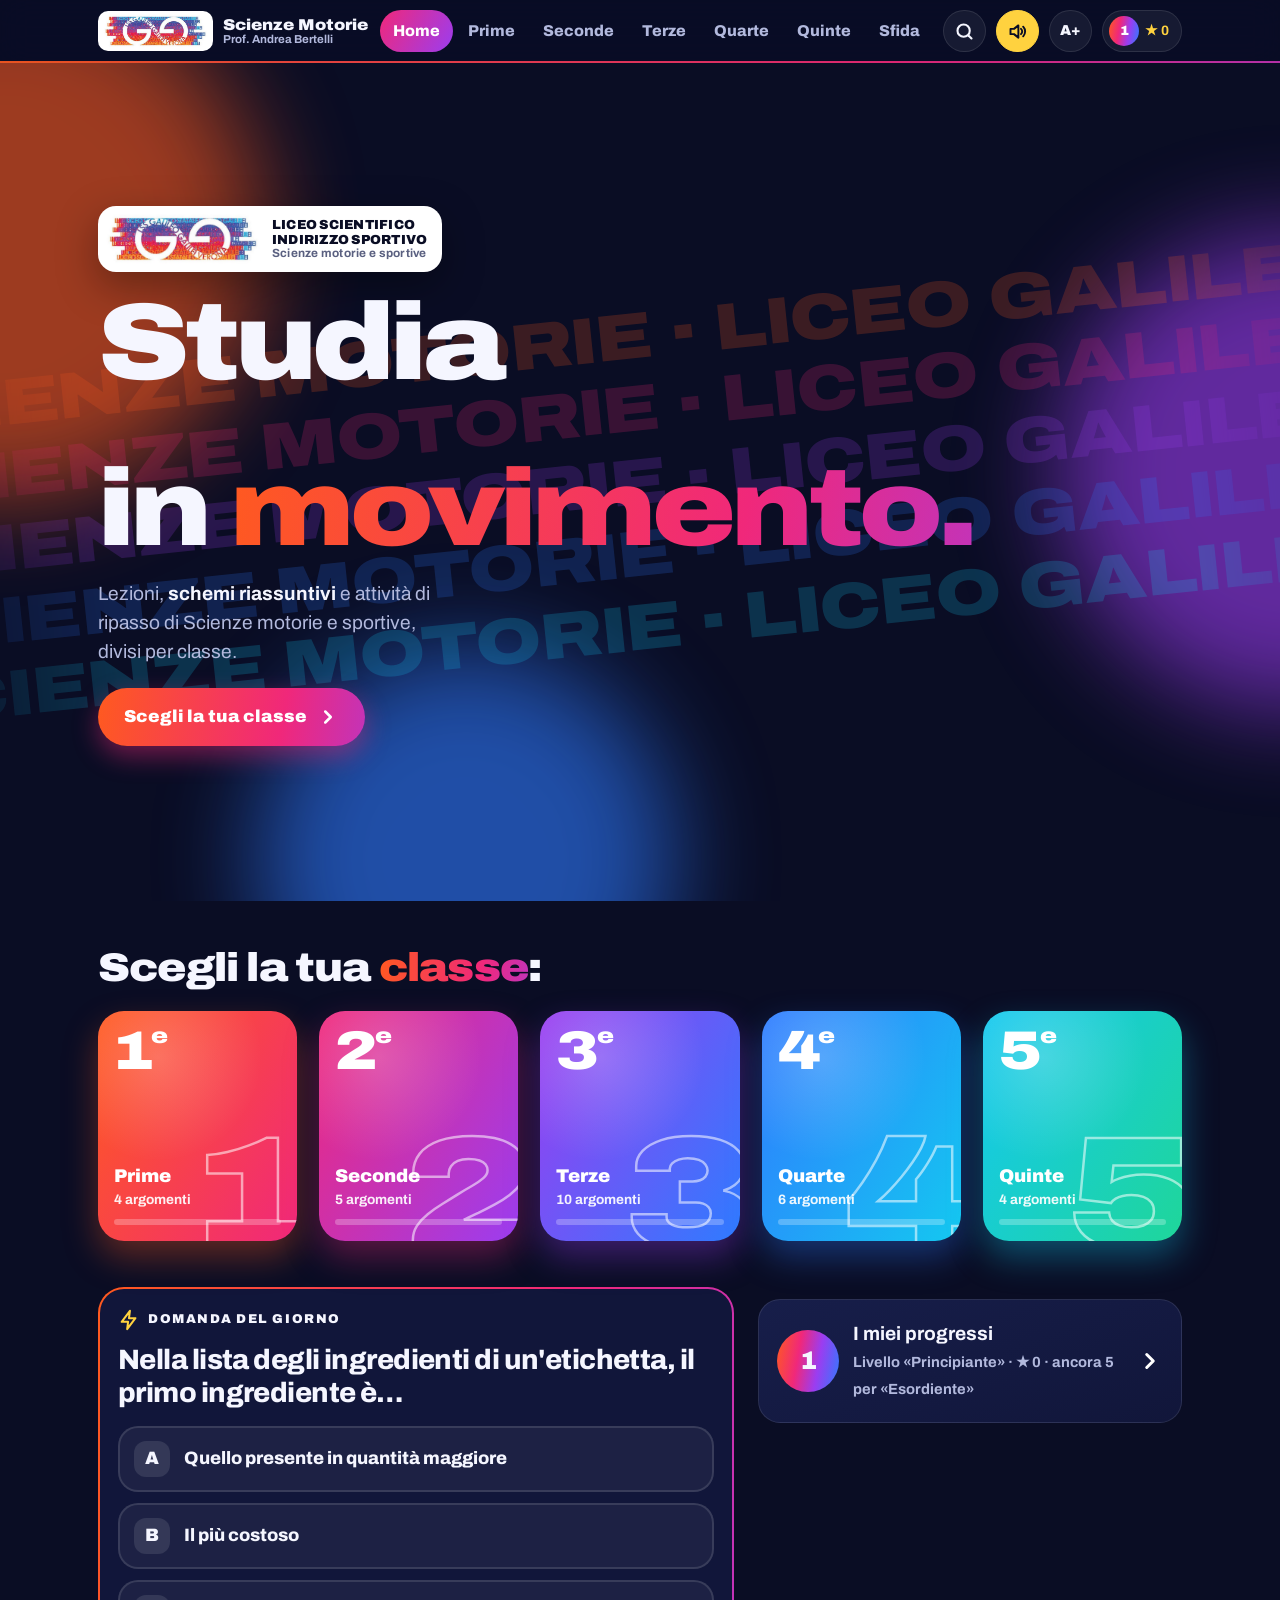
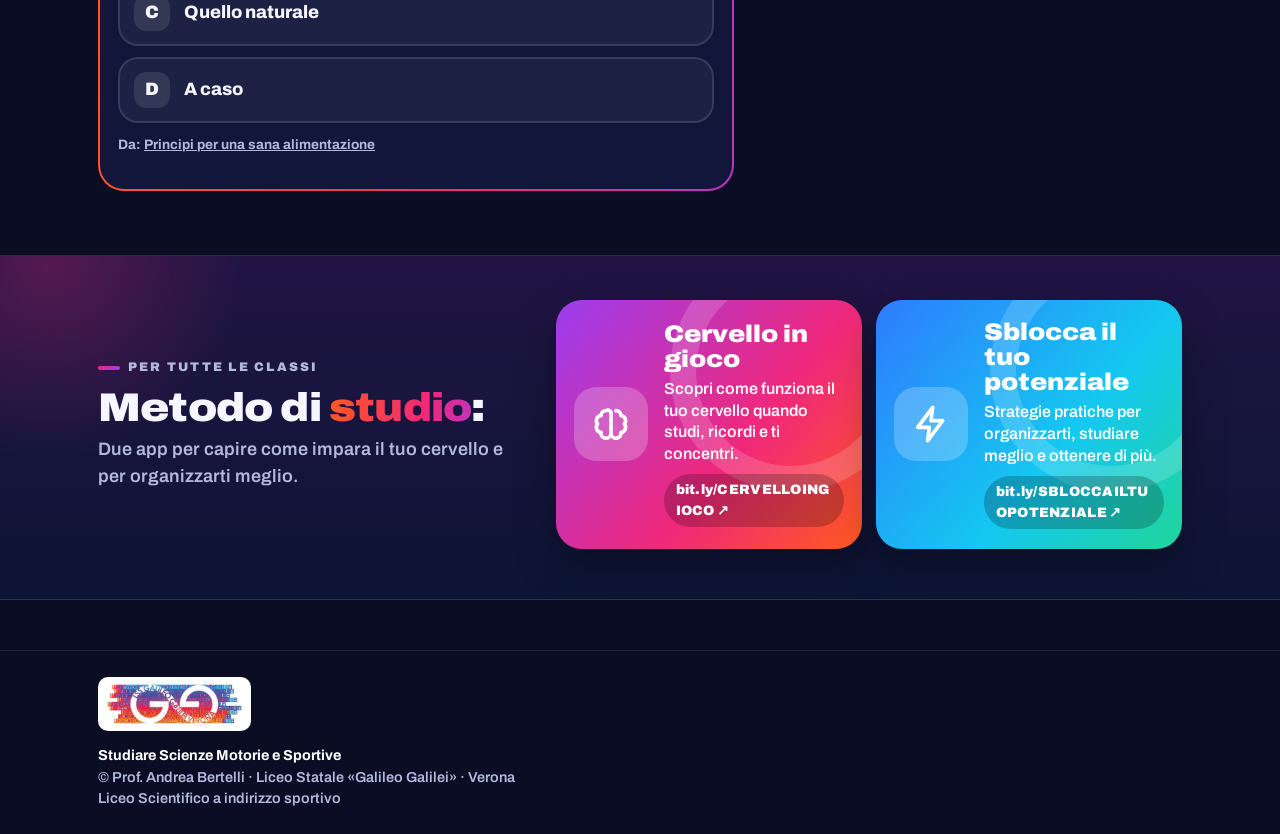
==== index.html @ 4776a6e8 "Add files via upload" ====
<!doctype html>
<html lang="it">
<head>
  <meta charset="utf-8">
  <meta name="viewport" content="width=device-width, initial-scale=1, viewport-fit=cover">
  <title>Studiare Scienze Motorie e Sportive · Liceo Galilei Verona</title>
  <meta name="description" content="Slide, video, podcast e giochi di ripasso di Scienze motorie e sportive per gli studenti del Liceo Scientifico a indirizzo sportivo Galilei di Verona. Prof. Andrea Bertelli.">
  <meta name="theme-color" content="#0A0D24">
  <meta name="apple-mobile-web-app-capable" content="yes">
  <meta name="apple-mobile-web-app-status-bar-style" content="black-translucent">
  <meta name="apple-mobile-web-app-title" content="Scienze Motorie">
  <meta property="og:title" content="Studiare Scienze Motorie e Sportive">
  <meta property="og:description" content="Studia, ripassa e gioca. Liceo Galilei Verona · Prof. Andrea Bertelli.">
  <meta property="og:image" content="assets/logo-galilei.jpg">
  <link rel="icon" href="assets/favicon.svg" type="image/svg+xml">
  <link rel="apple-touch-icon" href="assets/favicon.svg">
  <link rel="manifest" href="manifest.webmanifest">
  <link rel="preconnect" href="https://fonts.googleapis.com">
  <link rel="preconnect" href="https://fonts.gstatic.com" crossorigin>
  <link href="https://fonts.googleapis.com/css2?family=Archivo:wdth,wght@100..125,500..900&family=Oswald:wght@500;600;700&family=Source+Serif+4:ital,opsz,wght@1,8..60,400&display=swap" rel="stylesheet">
  <link rel="stylesheet" href="assets/style.css">
</head>
<body>
  <header class="top">
    <div class="wrap">
      <a class="brand" href="#/" aria-label="Home">
        <img class="lg" src="assets/logo-galilei.jpg" alt="Logo Liceo Galilei Verona" width="406" height="132">
        <span><b>Scienze Motorie</b><small>Prof. Andrea Bertelli</small></span>
      </a>
      <nav class="nav" aria-label="Menu principale">
        <a href="#/" data-nav="home">Home</a>
        <a href="#/classe/1" data-nav="c1">Prime</a>
        <a href="#/classe/2" data-nav="c2">Seconde</a>
        <a href="#/classe/3" data-nav="c3">Terze</a>
        <a href="#/classe/4" data-nav="c4">Quarte</a>
        <a href="#/classe/5" data-nav="c5">Quinte</a>
        <a href="#/sfida" data-nav="sfida">Sfida</a>
      </nav>
      <a class="ibtn" href="#/cerca" aria-label="Cerca"><svg viewBox="0 0 24 24" fill="none" stroke-width="2.4" stroke-linecap="round"><circle cx="11" cy="11" r="7"/><path d="m20 20-3.5-3.5"/></svg></a>
      <button class="ibtn" id="sndBtn" aria-pressed="true" aria-label="Suoni"></button>
      <button class="ibtn" id="bigBtn" aria-pressed="false" aria-label="Testo più grande">A+</button>
      <a class="ibtn lvl" href="#/trofei" id="lvlBtn" aria-label="Il mio livello"></a>
    </div>
  </header>

  <main id="app" tabindex="-1"></main>

  <footer class="foot">
    <div class="wrap">
      <img class="lg" src="assets/logo-galilei.jpg" alt="Liceo Statale Galileo Galilei Verona" width="406" height="132" loading="lazy">
      <div><b>Studiare Scienze Motorie e Sportive</b><br>© Prof. Andrea Bertelli · Liceo Statale «Galileo Galilei» · Verona<br>Liceo Scientifico a indirizzo sportivo</div>
    </div>
  </footer>

  <nav class="bnav" aria-label="Navigazione">
    <a href="#/" data-nav="home"><svg viewBox="0 0 24 24" fill="none" stroke-width="2.3" stroke-linecap="round" stroke-linejoin="round"><path d="M3 11 12 4l9 7"/><path d="M5 10v10h14V10"/><path d="M10 20v-5h4v5"/></svg>Home</a>
    <a href="#/classi" data-nav="classi"><svg viewBox="0 0 24 24" fill="none" stroke-width="2.3" stroke-linecap="round" stroke-linejoin="round"><rect x="3" y="3" width="7.5" height="7.5" rx="2"/><rect x="13.5" y="3" width="7.5" height="7.5" rx="2"/><rect x="3" y="13.5" width="7.5" height="7.5" rx="2"/><rect x="13.5" y="13.5" width="7.5" height="7.5" rx="2"/></svg>Classi</a>
    <a href="#/sfida" data-nav="sfida"><svg viewBox="0 0 24 24" fill="none" stroke-width="2.3" stroke-linecap="round" stroke-linejoin="round"><path d="M13 2 4 14h7l-1 8 9-12h-7z"/></svg>Sfida</a>
    <a href="#/trofei" data-nav="trofei"><svg viewBox="0 0 24 24" fill="none" stroke-width="2.3" stroke-linecap="round" stroke-linejoin="round"><path d="M8 21h8M12 17v4M7 4h10v5a5 5 0 0 1-10 0z"/><path d="M17 5h3v2a3 3 0 0 1-3 3M7 5H4v2a3 3 0 0 0 3 3"/></svg>Trofei</a>
  </nav>

  <div class="viewer" id="viewer" role="dialog" aria-modal="true" aria-label="Visualizzatore materiale">
    <div class="viewer-box">
      <div class="viewer-bar">
        <b id="viewerTitle"></b>
        <a class="btn small ghost" id="viewerOpen" target="_blank" rel="noopener">Apri ↗</a>
        <button class="x" id="viewerClose" aria-label="Chiudi"><svg viewBox="0 0 24 24" fill="none" stroke-width="2.4" stroke-linecap="round"><path d="M6 6l12 12M18 6 6 18"/></svg></button>
      </div>
      <iframe id="viewerFrame" title="Materiale" allow="autoplay; fullscreen; encrypted-media; picture-in-picture" allowfullscreen></iframe>
    </div>
  </div>

  <canvas id="confetti" aria-hidden="true"></canvas>

  <script src="data/topics.js"></script>
  <script src="data/giochi-1.js"></script>
  <script src="data/giochi-2.js"></script>
  <script src="data/giochi-3.js"></script>
  <script src="data/giochi-extra.js"></script>
  <script src="data/schemi.js"></script>
  <script src="assets/illustrazioni.js"></script>
  <script src="data/lezioni/apparato-respiratorio.js"></script>
  <script src="data/lezioni/apparato-cardio-circolatorio.js"></script>
  <script src="data/lezioni/i-metabolismi-energetici.js"></script>
  <script src="data/lezioni/teoria-dellallenamento.js"></script>
  <script src="data/lezioni/le-capacita-condizionali.js"></script>
  <script src="data/lezioni/dal-gioco-allo-sport.js"></script>
  <script src="data/lezioni/apparato-digerente.js"></script>
  <script src="data/lezioni/principi-per-una-sana-alimentazione.js"></script>
  <script src="data/lezioni/alimentazione-e-sport-integratori-e-doping.js"></script>
  <script src="data/lezioni/test-motori.js"></script>
  <script src="assets/app.js"></script>
</body>
</html>
---- assets/style.css ----
/* Studiare Scienze Motorie e Sportive — Prof. Andrea Bertelli
   Grafica ispirata ai colori del logo del Liceo Galilei. */
:root {
  --bg: #0A0D24;
  --bg-2: #11163A;
  --card: #171E4A;
  --card-2: #1F2760;
  --line: rgba(255, 255, 255, .1);
  --txt: #F5F6FF;
  --muted: #B2B9DD;
  --o: #FF5A1F;   /* arancio */
  --m: #F0287A;   /* magenta */
  --p: #9B3DF0;   /* viola */
  --b: #2F7BFF;   /* blu */
  --cy: #14C8F0;  /* azzurro */
  --ok: #1FD69A;
  --no: #FF4D6D;
  --gold: #FFD23F;
  --grad: linear-gradient(100deg, var(--o), var(--m) 35%, var(--p) 65%, var(--b));
  --c1: #FF5A1F; --c1b: #F0287A;
  --c2: #F0287A; --c2b: #9B3DF0;
  --c3: #9B3DF0; --c3b: #2F7BFF;
  --c4: #2F7BFF; --c4b: #14C8F0;
  --c5: #14C8F0; --c5b: #1FD69A;
  --k: var(--m); --kb: var(--p);
  --r: 22px;
  --sans: "Archivo", "Helvetica Neue", Arial, sans-serif;
  --serif: "Source Serif 4", Georgia, serif;
  --bnav: 76px;
  --ease: cubic-bezier(.2, .8, .2, 1);
  --spring: cubic-bezier(.34, 1.56, .64, 1);
}
html.big { font-size: 112.5%; }
*, *::before, *::after { --kg: linear-gradient(120deg, var(--k), var(--kb)); }
* { box-sizing: border-box; -webkit-tap-highlight-color: transparent; }
[hidden] { display: none !important; }
html { -webkit-text-size-adjust: 100%; background: var(--bg); }
body {
  margin: 0; background: var(--bg); color: var(--txt);
  font-family: var(--sans); font-size: 1.125rem; line-height: 1.5;
  padding-bottom: calc(var(--bnav) + env(safe-area-inset-bottom)); overflow-x: hidden;
}
body::before { /* luci di sfondo */
  content: ""; position: fixed; inset: -20vh -20vw; z-index: -1; pointer-events: none;
  background:
    radial-gradient(40vmax 40vmax at 10% 0%, color-mix(in srgb, var(--k) 22%, transparent), transparent 60%),
    radial-gradient(35vmax 35vmax at 95% 30%, color-mix(in srgb, var(--kb) 18%, transparent), transparent 60%),
    radial-gradient(30vmax 30vmax at 40% 100%, rgba(47, 123, 255, .14), transparent 60%);
  transition: background 1s;
}
img, svg { display: block; max-width: 100%; }
a { color: inherit; }
button { font: inherit; color: inherit; }
:focus-visible { outline: 3px solid var(--gold); outline-offset: 3px; border-radius: 12px; }
.wrap { width: 100%; max-width: 1140px; margin: 0 auto; padding: 0 18px; }
h1, h2, h3, h4 { margin: 0; line-height: 1.04; letter-spacing: -.02em; font-weight: 900; }
h2 { font-size: clamp(1.75rem, 6vw, 2.5rem); font-stretch: 112%; }
h3 { font-size: 1.3rem; font-weight: 800; }
.muted { color: var(--muted); }
.gt { background: var(--grad); -webkit-background-clip: text; background-clip: text; color: transparent; background-size: 200% 100%; animation: flow 6s linear infinite; }
.kicker { font-size: .78rem; font-weight: 900; letter-spacing: .18em; text-transform: uppercase; color: var(--muted); margin: 0 0 10px; display: flex; align-items: center; gap: 8px; }
.kicker::before { content: ""; width: 22px; height: 4px; border-radius: 4px; background: var(--kg); }
.serif { font-family: var(--serif); font-style: italic; font-weight: 400; letter-spacing: 0; }

/* ================= Animazioni ================= */
@keyframes flow { to { background-position: 200% 0; } }
@keyframes rise { from { opacity: 0; transform: translateY(28px) scale(.98); } to { opacity: 1; transform: none; } }
@keyframes pop { 0% { transform: scale(.5); opacity: 0; } 65% { transform: scale(1.12); opacity: 1; } 100% { transform: scale(1); } }
@keyframes shake { 20%, 60% { transform: translateX(-8px) rotate(-1deg); } 40%, 80% { transform: translateX(8px) rotate(1deg); } }
@keyframes pulse { 0%, 100% { transform: scale(1); } 50% { transform: scale(1.06); } }
@keyframes floatUp { 0% { opacity: 0; transform: translate(-50%, 10px) scale(.6); } 25% { opacity: 1; transform: translate(-50%, -14px) scale(1.2); } 100% { opacity: 0; transform: translate(-50%, -90px) scale(1); } }
@keyframes marq { to { transform: translateX(-50%); } }
@keyframes marqR { from { transform: translateX(-50%); } to { transform: translateX(0); } }
@keyframes blob { 0%, 100% { transform: translate(0, 0) scale(1); } 33% { transform: translate(8%, -6%) scale(1.15); } 66% { transform: translate(-6%, 8%) scale(.9); } }
@keyframes spin { to { transform: rotate(360deg); } }
@keyframes wordIn { from { opacity: 0; transform: translateY(60%) rotateX(-70deg); filter: blur(6px); } to { opacity: 1; transform: none; filter: none; } }
@keyframes wordOut { to { opacity: 0; transform: translateY(-60%) rotateX(70deg); filter: blur(6px); } }
@keyframes blink { 50% { opacity: .35; } }
@keyframes glow { 0%, 100% { box-shadow: 0 0 0 0 color-mix(in srgb, var(--k) 55%, transparent); } 50% { box-shadow: 0 0 0 14px transparent; } }
@keyframes bolt { 0%, 90%, 100% { transform: rotate(0) scale(1); } 93% { transform: rotate(-12deg) scale(1.2); } 96% { transform: rotate(10deg) scale(1.15); } }
@keyframes toastIn { from { transform: translate(-50%, -140%); } to { transform: translate(-50%, 0); } }

.page { animation: rise .5s var(--ease) both; }
.rv { opacity: 0; transform: translateY(34px) scale(.97); transition: opacity .7s var(--ease), transform .7s var(--ease); transition-delay: calc(var(--i, 0) * 70ms); }
.rv.in { opacity: 1; transform: none; }

/* ================= Header ================= */
.top { position: sticky; top: 0; z-index: 40; background: rgba(10, 13, 36, .78); backdrop-filter: blur(16px) saturate(1.4); -webkit-backdrop-filter: blur(16px) saturate(1.4); border-bottom: 1px solid var(--line); }
.top::after { content: ""; position: absolute; left: 0; right: 0; bottom: -1px; height: 2px; background: var(--grad); background-size: 200% 100%; animation: flow 5s linear infinite; opacity: .9; }
.top .wrap { display: flex; align-items: center; gap: 10px; min-height: 62px; }
.brand { display: flex; align-items: center; gap: 10px; text-decoration: none; margin-right: auto; min-width: 0; }
.brand .lg { height: 40px; width: auto; border-radius: 10px; background: #fff; padding: 3px 5px; flex: none; }
.brand span { display: flex; flex-direction: column; line-height: 1.05; min-width: 0; }
.brand b { font-weight: 900; font-size: .98rem; font-stretch: 110%; white-space: nowrap; overflow: hidden; text-overflow: ellipsis; }
.brand small { font-size: .72rem; color: var(--muted); font-weight: 700; white-space: nowrap; }
.nav { display: none; gap: 2px; }
.nav a { font-weight: 800; font-size: .98rem; text-decoration: none; padding: 9px 13px; border-radius: 999px; color: var(--muted); transition: color .2s, background .2s; }
.nav a:hover { color: #fff; background: var(--line); }
.nav a.on { color: #fff; background: var(--kg); }
.ibtn { flex: none; cursor: pointer; border: 1.5px solid var(--line); background: rgba(255, 255, 255, .06); height: 42px; min-width: 42px; border-radius: 999px; display: grid; place-items: center; font-weight: 900; font-size: .9rem; padding: 0 10px; color: var(--txt); text-decoration: none; transition: transform .2s var(--spring), background .2s; }
.ibtn:active { transform: scale(.9); }
.ibtn svg { width: 21px; height: 21px; stroke: currentColor; }
.ibtn[aria-pressed="true"] { background: var(--gold); color: var(--bg); border-color: var(--gold); }
.lvl { display: inline-flex; align-items: center; gap: 6px; padding: 0 12px 0 6px; }
.lvl i { font-style: normal; width: 30px; height: 30px; border-radius: 50%; display: grid; place-items: center; background: var(--grad); font-size: .85rem; font-weight: 900; color: #fff; }
.lvl b { font-size: .85rem; color: var(--gold); }

/* ================= Bottom nav ================= */
.bnav { position: fixed; left: 10px; right: 10px; bottom: calc(10px + env(safe-area-inset-bottom)); z-index: 45; height: 66px; padding: 6px; display: grid; grid-template-columns: repeat(4, 1fr); gap: 4px; border-radius: 24px; background: rgba(23, 30, 74, .86); backdrop-filter: blur(18px) saturate(1.5); -webkit-backdrop-filter: blur(18px) saturate(1.5); border: 1px solid rgba(255, 255, 255, .14); box-shadow: 0 16px 40px rgba(0, 0, 0, .45); }
.bnav a { display: flex; flex-direction: column; align-items: center; justify-content: center; gap: 2px; text-decoration: none; font-weight: 800; font-size: .74rem; color: var(--muted); border-radius: 18px; transition: color .2s, background .3s var(--ease); position: relative; }
.bnav a svg { width: 25px; height: 25px; stroke: currentColor; transition: transform .35s var(--spring); }
.bnav a.on { color: #fff; background: var(--kg); box-shadow: 0 6px 18px color-mix(in srgb, var(--k) 45%, transparent); }
.bnav a.on svg { transform: scale(1.12) translateY(-1px); }
.bnav a:active svg { transform: scale(.85); }
.bnav .dot { position: absolute; top: 6px; right: calc(50% - 20px); width: 9px; height: 9px; border-radius: 50%; background: var(--gold); box-shadow: 0 0 0 3px var(--card); animation: pulse 1.4s infinite; }

/* ================= Bottoni ================= */
.btn { display: inline-flex; align-items: center; justify-content: center; gap: 10px; min-height: 58px; padding: 0 26px; border-radius: 999px; border: 0; cursor: pointer; font-weight: 900; font-size: 1.08rem; text-decoration: none; color: #fff; background: var(--kg); box-shadow: 0 10px 26px color-mix(in srgb, var(--k) 45%, transparent); position: relative; overflow: hidden; transition: transform .2s var(--spring), box-shadow .2s; }
.btn::after { content: ""; position: absolute; inset: 0; background: linear-gradient(100deg, transparent 30%, rgba(255, 255, 255, .28) 50%, transparent 70%); transform: translateX(-100%); transition: transform .7s var(--ease); }
.btn:hover::after { transform: translateX(100%); }
.btn:active { transform: scale(.94); }
.btn svg { width: 22px; height: 22px; stroke: currentColor; flex: none; }
.btn.ghost { background: rgba(255, 255, 255, .07); box-shadow: none; border: 1.5px solid rgba(255, 255, 255, .22); }
.btn.white { background: #fff; color: var(--bg); box-shadow: 0 10px 26px rgba(0, 0, 0, .3); }
.btn.grad { background: var(--grad); background-size: 200% 100%; animation: flow 5s linear infinite; }
.btn.small { min-height: 46px; padding: 0 18px; font-size: .95rem; }
.btn.full { width: 100%; }
.cta-row { display: flex; flex-wrap: wrap; gap: 12px; margin-top: 22px; }

/* ================= Hero ================= */
.hero { position: relative; overflow: hidden; min-height: calc(100svh - 62px - var(--bnav)); display: flex; align-items: center; padding: 28px 0 40px; isolation: isolate; }
.hero .blob { position: absolute; border-radius: 50%; filter: blur(50px); opacity: .6; z-index: -2; animation: blob 14s ease-in-out infinite; }
.hero .b1 { width: 60vw; height: 60vw; max-width: 520px; max-height: 520px; background: var(--o); left: -20%; top: -10%; }
.hero .b2 { width: 55vw; height: 55vw; max-width: 480px; max-height: 480px; background: var(--p); right: -20%; top: 20%; animation-delay: -5s; }
.hero .b3 { width: 50vw; height: 50vw; max-width: 420px; max-height: 420px; background: var(--b); left: 20%; bottom: -20%; animation-delay: -9s; }
.streaks { position: absolute; inset: 0; z-index: -1; display: flex; flex-direction: column; justify-content: center; gap: 6px; opacity: .2; transform: rotate(-6deg) scale(1.2); pointer-events: none; mask-image: linear-gradient(90deg, transparent, #000 15%, #000 85%, transparent); -webkit-mask-image: linear-gradient(90deg, transparent, #000 15%, #000 85%, transparent); }
.streaks div { white-space: nowrap; font-weight: 900; font-stretch: 125%; font-size: clamp(1.8rem, 7vw, 3.4rem); line-height: 1; letter-spacing: -.01em; width: max-content; animation: marq 40s linear infinite; }
.streaks div:nth-child(even) { animation-name: marqR; animation-duration: 48s; }
.streaks div:nth-child(1) { color: var(--o); } .streaks div:nth-child(2) { color: var(--m); } .streaks div:nth-child(3) { color: var(--p); } .streaks div:nth-child(4) { color: var(--b); } .streaks div:nth-child(5) { color: var(--cy); }
.hero .wrap { display: grid; gap: 22px; }
.logo-card { display: inline-flex; align-items: center; gap: 12px; background: #fff; border-radius: 18px; padding: 8px 14px 8px 8px; color: var(--bg); width: max-content; max-width: 100%; box-shadow: 0 14px 40px rgba(0, 0, 0, .35); animation: pop .7s var(--spring) both; }
.logo-card img { height: 50px; width: auto; border-radius: 8px; }
.logo-card span { font-weight: 900; font-size: .82rem; line-height: 1.15; letter-spacing: .02em; }
.logo-card small { display: block; font-weight: 700; color: #5A6080; font-size: .74rem; }
.hero h1 { font-size: clamp(3rem, 15vw, 6.8rem); font-stretch: 118%; line-height: .9; letter-spacing: -.045em; }
.hero h1 .l { display: block; animation: rise .8s var(--ease) both; }
.hero h1 .l:nth-child(2) { animation-delay: .12s; }
.hero h1 .l:nth-child(3) { animation-delay: .24s; }
.rot { display: inline-grid; perspective: 600px; vertical-align: bottom; }
.rot span { grid-area: 1 / 1; display: inline-block; transform-origin: 50% 50% -20px; }
.rot span.in { animation: wordIn .6s var(--ease) both; }
.rot span.out { animation: wordOut .45s var(--ease) both; }
.hero p.lead { font-size: 1.2rem; color: var(--muted); margin: 0; max-width: 32ch; animation: rise .8s var(--ease) .35s both; }
.hero p.lead b { color: var(--txt); }
.stats { display: grid; grid-template-columns: repeat(3, 1fr); gap: 10px; max-width: 460px; animation: rise .8s var(--ease) .45s both; }
.stats div { background: rgba(255, 255, 255, .06); border: 1px solid var(--line); border-radius: 18px; padding: 12px; backdrop-filter: blur(6px); }
.stats b { display: block; font-size: 1.9rem; font-weight: 900; font-stretch: 115%; line-height: 1; }
.stats small { font-size: .78rem; font-weight: 700; color: var(--muted); }
.hero .cta-row { margin-top: 0; animation: rise .8s var(--ease) .55s both; }
.scroll-hint { position: absolute; left: 50%; bottom: 14px; transform: translateX(-50%); width: 26px; height: 42px; border: 2.5px solid rgba(255, 255, 255, .35); border-radius: 14px; }
.scroll-hint::after { content: ""; position: absolute; left: 50%; top: 8px; width: 5px; height: 9px; border-radius: 3px; background: #fff; transform: translateX(-50%); animation: floatUp 1.8s ease-in infinite reverse; }

/* ================= Sezioni ================= */
.section { padding-top: 34px; padding-bottom: 8px; }
.section-head { display: flex; align-items: end; justify-content: space-between; gap: 14px; margin-bottom: 18px; flex-wrap: wrap; }

.card { background: linear-gradient(160deg, var(--card), var(--bg-2)); border: 1px solid var(--line); border-radius: var(--r); padding: 20px 18px; position: relative; overflow: hidden; }

/* Domanda del giorno */
.daily { border: 0; padding: 2px; background: var(--grad); background-size: 200% 100%; animation: flow 6s linear infinite; border-radius: 26px; }
.daily > .in { background: var(--bg-2); border-radius: 24px; padding: 20px 18px; }
.daily .top-row { display: flex; align-items: center; justify-content: space-between; gap: 10px; margin-bottom: 12px; }
.daily .badge { font-weight: 900; font-size: .8rem; letter-spacing: .12em; text-transform: uppercase; display: inline-flex; gap: 8px; align-items: center; }
.daily .badge svg { width: 22px; height: 22px; stroke: var(--gold); animation: bolt 3s infinite; }
.daily h3 { font-size: clamp(1.35rem, 5.6vw, 1.75rem); line-height: 1.2; margin-bottom: 16px; }
.daily .src { font-size: .85rem; color: var(--muted); font-weight: 700; margin-top: 12px; }
.fire { font-weight: 900; font-size: .9rem; background: rgba(255, 210, 63, .14); color: var(--gold); padding: 6px 12px; border-radius: 999px; white-space: nowrap; }

/* Tessere classi */
.classes { display: grid; grid-template-columns: 1fr 1fr; gap: 12px; }
.ctile { --k: var(--c1); --kb: var(--c1b); position: relative; overflow: hidden; isolation: isolate; text-decoration: none; color: #fff; border-radius: 26px; min-height: 176px; padding: 16px; display: flex; flex-direction: column; background: var(--kg); box-shadow: 0 16px 34px color-mix(in srgb, var(--k) 35%, transparent); transition: transform .3s var(--spring); transform-style: preserve-3d; }
.ctile:active { transform: scale(.95); }
.ctile .num { position: absolute; right: -6px; bottom: -34px; font-size: 10rem; font-weight: 900; font-stretch: 125%; line-height: 1; letter-spacing: -.06em; color: transparent; -webkit-text-stroke: 2.5px rgba(255, 255, 255, .55); z-index: -1; transition: transform .5s var(--spring); }
.ctile:hover .num { transform: translate(-6px, -8px) scale(1.06); }
.ctile .ord { font-size: 3.4rem; font-weight: 900; font-stretch: 120%; line-height: .9; letter-spacing: -.04em; }
.ctile .ord sup { font-size: .4em; vertical-align: top; }
.ctile b { font-size: 1.15rem; font-weight: 900; margin-top: auto; }
.ctile small { font-weight: 700; font-size: .85rem; opacity: .92; }
.ctile .pbar { height: 6px; border-radius: 6px; background: rgba(255, 255, 255, .25); margin-top: 8px; overflow: hidden; }
.ctile .pbar i { display: block; height: 100%; background: #fff; border-radius: 6px; }
.ctile::after { content: ""; position: absolute; inset: 0; background: radial-gradient(circle at var(--mx, 30%) var(--my, 20%), rgba(255, 255, 255, .35), transparent 45%); opacity: .6; z-index: -1; transition: opacity .3s; }

/* Banner sfida */
.sbanner { display: grid; grid-template-columns: auto 1fr auto; gap: 16px; align-items: center; text-decoration: none; padding: 18px; border-radius: 26px; background: linear-gradient(120deg, #2A1050, #12184A); border: 1px solid rgba(255, 255, 255, .14); position: relative; overflow: hidden; }
.sbanner::before { content: ""; position: absolute; width: 220px; height: 220px; border-radius: 50%; right: -60px; top: -80px; background: radial-gradient(circle, color-mix(in srgb, var(--m) 55%, transparent), transparent 70%); }
.sbanner .ic { width: 62px; height: 62px; border-radius: 20px; background: var(--grad); display: grid; place-items: center; animation: glow 2s infinite; }
.sbanner .ic svg { width: 34px; height: 34px; stroke: #fff; animation: bolt 2.4s infinite; }
.sbanner h3 { font-size: 1.4rem; }
.sbanner p { margin: 2px 0 0; color: var(--muted); font-size: .95rem; font-weight: 600; }
.sbanner .go svg { width: 28px; height: 28px; stroke: #fff; }

/* Schede argomento */
.grid { display: grid; grid-template-columns: 1fr; gap: 12px; }
.tcard { --k: var(--m); --kb: var(--p); position: relative; display: grid; grid-template-columns: 58px 1fr 26px; gap: 14px; align-items: center; text-decoration: none; padding: 14px 14px 14px 14px; border-radius: 22px; background: linear-gradient(160deg, var(--card), var(--bg-2)); border: 1px solid var(--line); overflow: hidden; transition: transform .3s var(--spring), border-color .3s; }
.tcard::before { content: ""; position: absolute; inset: 0; background: var(--kg); opacity: 0; transition: opacity .35s; }
.tcard:hover::before { opacity: .14; }
.tcard:hover { border-color: color-mix(in srgb, var(--k) 60%, transparent); }
.tcard:active { transform: scale(.97); }
.tcard > * { position: relative; }
.tcard .n { width: 58px; height: 58px; border-radius: 18px; display: grid; place-items: center; background: var(--kg); font-weight: 900; font-size: 1.5rem; font-stretch: 115%; box-shadow: 0 8px 18px color-mix(in srgb, var(--k) 35%, transparent); }
.tcard .n svg { width: 30px; height: 30px; stroke: #fff; }
.tcard h3 { font-size: 1.2rem; line-height: 1.15; }
.tcard p { margin: 3px 0 0; font-family: var(--serif); font-style: italic; color: var(--muted); font-size: 1.02rem; line-height: 1.25; }
.tcard .arr { width: 26px; height: 26px; stroke: var(--muted); transition: transform .3s var(--spring), stroke .3s; }
.tcard:hover .arr { transform: translateX(4px); stroke: #fff; }
.tcard .meta { grid-column: 2 / 4; display: flex; align-items: center; gap: 10px; }
.stars-row { display: flex; gap: 2px; }
.stars-row svg { width: 18px; height: 18px; }
.chips { display: flex; flex-wrap: wrap; gap: 6px; }
.chip { font-size: .78rem; font-weight: 800; padding: 5px 10px; border-radius: 999px; background: rgba(255, 255, 255, .08); color: var(--muted); white-space: nowrap; border: 0; }
button.chip { cursor: pointer; font-size: 1rem; padding: 10px 16px; color: var(--txt); }

/* ================= Testata argomento / classe ================= */
.band { position: relative; overflow: hidden; isolation: isolate; padding: 18px 0 46px; }
.band::before { content: ""; position: absolute; inset: 0; z-index: -2; background: var(--kg); }
.band::after { content: ""; position: absolute; inset: 0; z-index: -1; background: radial-gradient(circle at 85% 10%, rgba(255, 255, 255, .28), transparent 40%), linear-gradient(180deg, transparent 55%, var(--bg)); }
.band .ghost { position: absolute; right: -10px; top: 10px; z-index: -1; font-size: 13rem; font-weight: 900; font-stretch: 125%; line-height: .8; color: transparent; -webkit-text-stroke: 2px rgba(255, 255, 255, .35); letter-spacing: -.06em; animation: rise 1s var(--ease) both; }
.band .wrap { position: relative; }
.crumb { display: inline-flex; align-items: center; gap: 4px; text-decoration: none; font-weight: 800; font-size: .92rem; background: rgba(0, 0, 0, .22); padding: 8px 14px 8px 10px; border-radius: 999px; backdrop-filter: blur(6px); }
.crumb svg { width: 18px; height: 18px; stroke: #fff; }
.band .kicker { color: rgba(255, 255, 255, .85); margin-top: 20px; }
.band .kicker::before { background: #fff; }
.band h1 { font-size: clamp(2.4rem, 11vw, 4.6rem); font-stretch: 112%; line-height: .95; letter-spacing: -.035em; text-shadow: 0 4px 30px rgba(0, 0, 0, .18); }
.band h1 em { display: block; font-family: var(--serif); font-style: italic; font-weight: 400; font-stretch: 100%; font-size: .45em; letter-spacing: 0; margin-top: 10px; opacity: .95; }
.band .row { display: flex; align-items: flex-end; justify-content: space-between; gap: 16px; }
.band p { max-width: 40ch; font-size: 1.08rem; margin: 14px 0 0; color: rgba(255, 255, 255, .9); }

.ring { flex: none; width: 92px; height: 92px; position: relative; }
.ring svg { width: 100%; height: 100%; transform: rotate(-90deg); }
.ring circle { fill: none; stroke-width: 9; }
.ring .bg { stroke: rgba(255, 255, 255, .25); }
.ring .fg { stroke: #fff; stroke-linecap: round; transition: stroke-dashoffset 1.4s var(--ease); }
.ring b { position: absolute; inset: 0; display: grid; place-items: center; text-align: center; font-weight: 900; font-size: 1.4rem; line-height: 1; }
.ring b small { display: block; font-size: .62rem; font-weight: 800; opacity: .85; margin-top: 3px; text-transform: uppercase; letter-spacing: .06em; }

/* Segmented */
.seg-wrap { position: sticky; top: 62px; z-index: 30; padding: 10px 0; margin-top: -30px; }
.seg { display: grid; grid-auto-flow: column; grid-auto-columns: 1fr; gap: 4px; padding: 5px; border-radius: 999px; background: rgba(23, 30, 74, .88); backdrop-filter: blur(14px); -webkit-backdrop-filter: blur(14px); border: 1px solid rgba(255, 255, 255, .14); box-shadow: 0 10px 30px rgba(0, 0, 0, .35); }
.seg a { display: flex; align-items: center; justify-content: center; gap: 7px; min-height: 50px; border-radius: 999px; text-decoration: none; font-weight: 900; font-size: 1rem; color: var(--muted); transition: background .35s var(--ease), color .2s; }
.seg a svg { width: 21px; height: 21px; stroke: currentColor; flex: none; }
.seg a.on { color: #fff; background: var(--kg); box-shadow: 0 6px 16px color-mix(in srgb, var(--k) 45%, transparent); }

/* Pannelli */
.two { display: grid; gap: 14px; padding-top: 8px; }
.col { display: grid; gap: 14px; align-content: start; }
.card h3 { margin-bottom: 14px; font-size: 1.4rem; }
.goals { list-style: none; padding: 0; margin: 0; counter-reset: g; display: grid; gap: 8px; }
.goals li { counter-increment: g; position: relative; padding: 12px 12px 12px 58px; font-size: 1.08rem; line-height: 1.35; font-weight: 600; background: rgba(255, 255, 255, .04); border-radius: 16px; }
.goals li::before { content: counter(g); position: absolute; left: 10px; top: 50%; transform: translateY(-50%); width: 36px; height: 36px; border-radius: 12px; display: grid; place-items: center; background: var(--kg); font-weight: 900; font-size: 1.05rem; }
.sintesi dl { margin: 0; display: grid; gap: 10px; }
.sintesi .item { background: rgba(255, 255, 255, .04); border-radius: 16px; padding: 14px; border-left: 5px solid var(--k); }
.sintesi dt { font-weight: 900; font-size: 1.1rem; color: #fff; }
.sintesi dd { margin: 5px 0 0; font-size: 1.04rem; line-height: 1.45; color: #DCE0F5; }
.domande { margin: 0; padding-left: 22px; }
.domande li { margin-bottom: 10px; font-size: 1.06rem; font-weight: 600; }

.mat-group h4 { font-size: .8rem; font-weight: 900; letter-spacing: .16em; text-transform: uppercase; color: var(--muted); margin: 2px 2px 10px; }
.mat-group + .mat-group { margin-top: 22px; }
.mat { width: 100%; text-align: left; cursor: pointer; display: grid; grid-template-columns: 56px 1fr 34px; gap: 14px; align-items: center; padding: 12px; margin-bottom: 10px; border-radius: 20px; border: 1px solid var(--line); background: rgba(255, 255, 255, .04); color: var(--txt); transition: transform .25s var(--spring), background .25s, border-color .25s; }
.mat:hover { background: rgba(255, 255, 255, .08); border-color: rgba(255, 255, 255, .22); }
.mat:active { transform: scale(.96); }
.mat .ico { width: 56px; height: 56px; border-radius: 17px; display: grid; place-items: center; background: linear-gradient(135deg, var(--b), var(--p)); }
.mat .ico svg { width: 28px; height: 28px; stroke: #fff; }
.mat.t-video .ico, .mat.t-yt .ico { background: linear-gradient(135deg, var(--o), var(--m)); }
.mat.t-audio .ico { background: linear-gradient(135deg, var(--ok), var(--cy)); }
.mat.t-slides .ico { background: linear-gradient(135deg, var(--p), var(--m)); }
.mat.t-link .ico { background: rgba(255, 255, 255, .12); }
.mat b { font-size: 1.08rem; font-weight: 800; display: block; line-height: 1.2; }
.mat small { font-size: .85rem; font-weight: 700; color: var(--muted); }
.mat .go { width: 34px; height: 34px; border-radius: 50%; background: rgba(255, 255, 255, .1); display: grid; place-items: center; }
.mat .go svg { width: 18px; height: 18px; stroke: #fff; }
.play-card { background: var(--kg); border: 0; }
.play-card p { color: rgba(255, 255, 255, .9); margin: 0 0 16px; }

/* ================= Visualizzatore ================= */
.viewer { position: fixed; inset: 0; z-index: 70; display: none; background: rgba(5, 7, 20, .82); backdrop-filter: blur(6px); }
.viewer.open { display: flex; align-items: flex-end; justify-content: center; }
.viewer-box { background: var(--bg-2); width: 100%; height: 94vh; height: 94dvh; display: flex; flex-direction: column; overflow: hidden; border-radius: 26px 26px 0 0; animation: sheet .4s var(--ease); border-top: 2px solid transparent; border-image: var(--grad) 1; }
@keyframes sheet { from { transform: translateY(100%); } }
.viewer-bar { display: flex; align-items: center; gap: 10px; padding: 10px 12px 10px 18px; }
.viewer-bar b { font-weight: 900; font-size: 1.05rem; margin-right: auto; overflow: hidden; text-overflow: ellipsis; white-space: nowrap; }
.viewer-bar .x { width: 46px; height: 46px; border-radius: 50%; background: rgba(255, 255, 255, .1); border: 0; cursor: pointer; display: grid; place-items: center; flex: none; }
.viewer-bar .x svg { width: 24px; height: 24px; stroke: #fff; }
.viewer iframe { flex: 1; width: 100%; border: 0; background: #000; }
.viewer.audio .viewer-box { height: auto; }
.viewer.audio iframe { height: 130px; flex: none; background: var(--bg-2); }

/* ================= Giochi: scelta ================= */
.game-pick { display: grid; grid-template-columns: 1fr 1fr; gap: 12px; padding-top: 8px; }
.gcard { --g1: var(--o); --g2: var(--m); position: relative; overflow: hidden; isolation: isolate; text-decoration: none; color: #fff; border-radius: 24px; padding: 16px; min-height: 178px; display: flex; flex-direction: column; gap: 4px; background: linear-gradient(140deg, var(--g1), var(--g2)); box-shadow: 0 14px 30px color-mix(in srgb, var(--g1) 30%, transparent); transition: transform .3s var(--spring); }
.gcard:active { transform: scale(.94) rotate(-1deg); }
.gcard .gi { width: 54px; height: 54px; border-radius: 17px; background: rgba(255, 255, 255, .22); display: grid; place-items: center; transition: transform .4s var(--spring); }
.gcard:hover .gi { transform: rotate(-10deg) scale(1.1); }
.gcard .gi svg { width: 30px; height: 30px; stroke: #fff; }
.gcard h3 { font-size: 1.22rem; margin-top: 8px; }
.gcard p { margin: 0; font-size: .86rem; font-weight: 700; opacity: .92; line-height: 1.3; }
.gcard .stars-row { margin-top: auto; padding-top: 8px; }
.gcard .stars-row svg { width: 22px; height: 22px; }
.gcard::after { content: ""; position: absolute; right: -30px; bottom: -30px; width: 110px; height: 110px; border-radius: 50%; border: 16px solid rgba(255, 255, 255, .14); z-index: -1; }
.gcard.big { grid-column: span 2; min-height: 0; flex-direction: row; align-items: center; gap: 14px; }
.gcard.big h3 { margin: 0; }
.g-quiz { --g1: var(--b); --g2: var(--p); }
.g-vf { --g1: var(--o); --g2: var(--m); }
.g-abbina { --g1: var(--p); --g2: var(--m); }
.g-completa { --g1: var(--cy); --g2: var(--b); }
.g-flash { --g1: var(--ok); --g2: var(--cy); }

/* ================= Area di gioco ================= */
.stage { max-width: 720px; margin: 0 auto; padding-top: 10px; }
.stage-top { display: flex; align-items: center; justify-content: space-between; gap: 10px; margin-bottom: 12px; }
.back { font-weight: 900; display: inline-flex; gap: 4px; align-items: center; text-decoration: none; background: rgba(255, 255, 255, .08); border: 1px solid var(--line); padding: 10px 16px 10px 10px; border-radius: 999px; }
.back svg { width: 20px; height: 20px; stroke: currentColor; }
.pill { font-weight: 900; font-size: 1rem; padding: 9px 15px; border-radius: 999px; background: rgba(255, 255, 255, .1); white-space: nowrap; }
.pill.k { background: var(--kg); }
.score { display: inline-block; transition: transform .3s var(--spring), color .3s; }
.score.bump { transform: scale(1.4); color: var(--gold); }
.tbar { height: 12px; border-radius: 99px; background: rgba(255, 255, 255, .1); overflow: hidden; margin-bottom: 14px; }
.tbar i { display: block; height: 100%; width: 100%; border-radius: 99px; background: linear-gradient(90deg, var(--ok), var(--cy)); transform-origin: left; transition: transform 1s linear; }
.tbar.mid i { background: linear-gradient(90deg, var(--gold), var(--o)); }
.tbar.low i { background: linear-gradient(90deg, var(--no), var(--m)); animation: blink .5s infinite; }
.tbar.prog i { background: var(--grad); transition: transform .6s var(--ease); }

.qcard { position: relative; border-radius: 28px; padding: 22px 18px; background: linear-gradient(165deg, var(--card-2), var(--bg-2)); border: 1px solid rgba(255, 255, 255, .12); box-shadow: 0 20px 50px rgba(0, 0, 0, .35); animation: rise .45s var(--ease) both; }
.qcard .qn { font-size: .8rem; font-weight: 900; letter-spacing: .14em; text-transform: uppercase; background: var(--kg); -webkit-background-clip: text; background-clip: text; color: transparent; }
.qcard h2 { font-size: clamp(1.45rem, 6.2vw, 1.95rem); font-weight: 800; font-stretch: 100%; line-height: 1.22; letter-spacing: -.01em; margin: 10px 0 20px; }
.qcard.shake { animation: shake .45s; }
.opts { display: grid; gap: 11px; }
.opt { text-align: left; cursor: pointer; font-weight: 800; font-size: 1.12rem; line-height: 1.3; min-height: 66px; padding: 14px 16px 14px 64px; border-radius: 20px; border: 2px solid rgba(255, 255, 255, .12); background: rgba(255, 255, 255, .05); color: var(--txt); position: relative; transition: transform .2s var(--spring), border-color .2s, background .2s, opacity .3s; animation: rise .45s var(--ease) both; animation-delay: calc(var(--i, 0) * 70ms + 120ms); }
.opt::before { content: attr(data-l); position: absolute; left: 14px; top: 50%; transform: translateY(-50%); width: 36px; height: 36px; border-radius: 12px; display: grid; place-items: center; font-weight: 900; background: rgba(255, 255, 255, .1); transition: background .2s; }
.opt:hover:not(:disabled) { border-color: color-mix(in srgb, var(--k) 70%, white); background: rgba(255, 255, 255, .09); }
.opt:active:not(:disabled) { transform: scale(.97); }
.opt:disabled { cursor: default; }
.opt.right { border-color: var(--ok); background: rgba(31, 214, 154, .16); animation: pop .4s var(--spring); }
.opt.right::before { content: "✓"; background: var(--ok); color: var(--bg); }
.opt.wrong { border-color: var(--no); background: rgba(255, 77, 109, .16); }
.opt.wrong::before { content: "✕"; background: var(--no); }
.opt.dim { opacity: .4; }
.feedback { margin-top: 16px; padding: 16px; border-radius: 18px; font-size: 1.06rem; line-height: 1.45; display: none; }
.feedback.show { display: block; animation: rise .35s var(--ease); }
.feedback.ok { background: rgba(31, 214, 154, .12); border-left: 6px solid var(--ok); }
.feedback.no { background: rgba(255, 77, 109, .12); border-left: 6px solid var(--no); }
.feedback b { display: block; font-weight: 900; font-size: 1.2rem; margin-bottom: 3px; }
.feedback.ok b { color: var(--ok); }
.feedback.no b { color: #FF8098; }
.next-row { display: flex; justify-content: flex-end; margin-top: 16px; }
.next-row .btn { width: 100%; }
.plus { position: absolute; left: 50%; top: 42%; font-weight: 900; font-size: 3rem; font-stretch: 120%; color: var(--gold); pointer-events: none; animation: floatUp 1.1s var(--ease) forwards; text-shadow: 0 4px 20px rgba(255, 210, 63, .6); z-index: 5; }
.dots { display: flex; gap: 6px; flex-wrap: wrap; }
.dots i { width: 12px; height: 12px; border-radius: 50%; background: rgba(255, 255, 255, .15); transition: background .3s, transform .3s var(--spring); }
.dots i.ok { background: var(--ok); }
.dots i.no { background: var(--no); }
.dots i.cur { background: #fff; transform: scale(1.35); }

.vf-btns { display: grid; grid-template-columns: 1fr 1fr; gap: 12px; }
.vf-btns button { cursor: pointer; border: 0; color: #fff; min-height: 104px; border-radius: 24px; font-weight: 900; font-size: 1.5rem; display: flex; flex-direction: column; align-items: center; justify-content: center; gap: 4px; transition: transform .2s var(--spring), opacity .3s; }
.vf-btns button span { font-size: 2.2rem; line-height: 1; }
.vf-btns .v { background: linear-gradient(140deg, var(--ok), #0FA77A); box-shadow: 0 12px 26px rgba(31, 214, 154, .3); }
.vf-btns .f { background: linear-gradient(140deg, var(--no), var(--m)); box-shadow: 0 12px 26px rgba(255, 77, 109, .3); }
.vf-btns button:active:not(:disabled) { transform: scale(.92); }
.vf-btns button:disabled { opacity: .3; }
.vf-btns button.right { opacity: 1; animation: pop .45s var(--spring); outline: 4px solid var(--gold); outline-offset: 4px; }

.flash-wrap { perspective: 1400px; }
.flash { position: relative; width: 100%; min-height: 350px; cursor: pointer; transform-style: preserve-3d; transition: transform .65s var(--spring); border: 0; background: none; padding: 0; animation: pop .5s var(--spring); }
.flash.flip { transform: rotateY(180deg); }
.flash.out-r { transition: transform .35s ease-in, opacity .35s; transform: translateX(130%) rotate(14deg); opacity: 0; }
.flash.out-l { transition: transform .35s ease-in, opacity .35s; transform: translateX(-130%) rotate(-14deg); opacity: 0; }
.flash .face { position: absolute; inset: 0; backface-visibility: hidden; -webkit-backface-visibility: hidden; border-radius: 30px; padding: 30px 22px 54px; display: flex; flex-direction: column; justify-content: center; align-items: center; text-align: center; overflow: hidden; box-shadow: 0 24px 50px rgba(0, 0, 0, .4); }
.flash .front { background: var(--kg); color: #fff; }
.flash .front::before { content: ""; position: absolute; right: -60px; top: -60px; width: 200px; height: 200px; border-radius: 50%; border: 28px solid rgba(255, 255, 255, .15); }
.flash .front::after { content: ""; position: absolute; left: -40px; bottom: -40px; width: 140px; height: 140px; border-radius: 50%; background: rgba(255, 255, 255, .1); }
.flash .front b { position: relative; z-index: 1; font-size: clamp(1.9rem, 8.5vw, 2.6rem); font-weight: 900; font-stretch: 110%; line-height: 1.08; }
.flash .back { background: #fff; color: #141A3C; transform: rotateY(180deg); font-family: var(--serif); font-size: 1.32rem; line-height: 1.45; }
.flash .hint { position: absolute; bottom: 16px; z-index: 1; font-family: var(--sans); font-size: .85rem; font-weight: 800; opacity: .85; display: flex; gap: 6px; align-items: center; }
.flash .hint svg { width: 18px; height: 18px; stroke: currentColor; }
.flash-ctrl { display: grid; grid-template-columns: 1fr 1fr; gap: 12px; margin-top: 18px; }
.flash-ctrl .btn { min-height: 64px; }
.flash-ctrl .yes { background: linear-gradient(140deg, var(--ok), #0FA77A); box-shadow: 0 10px 24px rgba(31, 214, 154, .3); }
.flash-ctrl .no { background: rgba(255, 255, 255, .07); border: 2px solid var(--no); box-shadow: none; color: #FF8098; }

.match { display: grid; grid-template-columns: 1fr 1fr; gap: 10px; }
.match .mcol { display: grid; gap: 10px; align-content: start; }
.tile { cursor: pointer; text-align: left; font-weight: 800; font-size: 1rem; line-height: 1.25; padding: 12px; min-height: 74px; border-radius: 18px; border: 2px solid rgba(255, 255, 255, .12); background: rgba(255, 255, 255, .05); color: var(--txt); transition: transform .2s var(--spring), border-color .2s, background .2s, opacity .4s; animation: rise .45s var(--ease) both; animation-delay: calc(var(--i, 0) * 50ms); }
.tile.r { font-weight: 600; font-size: .95rem; color: #DCE0F5; }
.tile:active:not(:disabled) { transform: scale(.94); }
.tile.sel { border-color: var(--k); background: color-mix(in srgb, var(--k) 22%, transparent); transform: scale(1.04); box-shadow: 0 8px 22px color-mix(in srgb, var(--k) 35%, transparent); }
.tile.done { border-color: var(--ok); background: rgba(31, 214, 154, .14); color: var(--ok); cursor: default; animation: pop .4s var(--spring); }
.tile.err { border-color: var(--no); background: rgba(255, 77, 109, .16); animation: shake .4s; }

.cloze p { font-size: 1.2rem; line-height: 2.3; margin: 0 0 12px; padding: 12px 14px; border-radius: 18px; background: rgba(255, 255, 255, .05); border: 1px solid var(--line); font-family: var(--serif); }
.cloze select { font-family: var(--sans); font-weight: 800; font-size: 1rem; padding: 6px 32px 6px 12px; min-height: 44px; border-radius: 12px; max-width: 100%; border: 2px solid var(--k); color: #fff; background-color: color-mix(in srgb, var(--k) 25%, var(--bg-2)); -webkit-appearance: none; appearance: none; background-image: url("data:image/svg+xml,%3Csvg xmlns='http://www.w3.org/2000/svg' viewBox='0 0 24 24' fill='none' stroke='%23ffffff' stroke-width='3' stroke-linecap='round'%3E%3Cpath d='m6 9 6 6 6-6'/%3E%3C/svg%3E"); background-repeat: no-repeat; background-position: right 9px center; background-size: 16px; }
.cloze select option { color: #111; }
.cloze select.right { border-color: var(--ok); background-color: rgba(31, 214, 154, .25); }
.cloze select.wrong { border-color: var(--no); background-color: rgba(255, 77, 109, .25); }
.cloze .sol { font-family: var(--sans); font-size: .95rem; color: var(--ok); font-weight: 900; margin-left: 6px; }

.result { text-align: center; padding: 32px 18px; overflow: hidden; }
.result .big { font-size: 6rem; font-weight: 900; font-stretch: 120%; line-height: 1; letter-spacing: -.05em; background: var(--grad); -webkit-background-clip: text; background-clip: text; color: transparent; }
.result .stars { display: flex; justify-content: center; gap: 10px; margin: 16px 0; }
.result .stars svg { width: 58px; height: 58px; animation: pop .55s var(--spring) both; }
.result .stars svg:nth-child(2) { animation-delay: .18s; transform: translateY(-10px); }
.result .stars svg:nth-child(3) { animation-delay: .36s; }
.result h2 { font-size: 2rem; margin: 0 0 6px; }
.result p { font-size: 1.1rem; }
.result .cta-row { flex-direction: column; }
.result .cta-row .btn { width: 100%; }
.record { display: inline-block; font-weight: 900; background: var(--gold); color: var(--bg); padding: 9px 18px; border-radius: 999px; animation: pop .5s var(--spring) .55s both; }

/* Calcolatori */
.calc { display: grid; gap: 16px; }
.calc label { font-weight: 800; display: block; margin-bottom: 8px; }
.calc input { width: 100%; font-family: var(--sans); font-weight: 900; font-size: 1.5rem; padding: 12px 16px; border-radius: 16px; border: 2px solid var(--line); background: rgba(255, 255, 255, .06); color: #fff; }
.calc input:focus { border-color: var(--k); outline: none; }
.calc .out { margin-top: 10px; font-size: .92rem; font-weight: 700; color: var(--muted); background: rgba(255, 255, 255, .04); border-radius: 16px; padding: 12px 14px; }
.calc .out b { font-size: 2.3rem; font-weight: 900; display: block; line-height: 1.1; color: #fff; }

.embed { border-radius: var(--r); overflow: hidden; margin-bottom: 16px; border: 1px solid var(--line); background: var(--card); }
.embed header { padding: 12px 14px 12px 18px; display: flex; justify-content: space-between; align-items: center; gap: 10px; }
.embed iframe { width: 100%; height: 520px; border: 0; display: block; background: #fff; }

/* Sfida */
.class-pick { display: grid; grid-template-columns: repeat(3, 1fr); gap: 10px; }
.class-pick button { --k: var(--c1); --kb: var(--c1b); cursor: pointer; border: 0; color: #fff; border-radius: 22px; padding: 18px 6px; background: var(--kg); font-weight: 900; font-size: 2.8rem; font-stretch: 120%; line-height: 1; box-shadow: 0 12px 26px color-mix(in srgb, var(--k) 35%, transparent); transition: transform .25s var(--spring); }
.class-pick button:active { transform: scale(.92); }
.class-pick button small { display: block; font-size: .76rem; font-weight: 800; font-stretch: 100%; margin-top: 8px; opacity: .92; }
.streak { font-weight: 900; font-size: .95rem; color: var(--bg); background: var(--gold); padding: 8px 13px; border-radius: 999px; animation: pop .35s var(--spring); }

/* Ricerca */
.searchbox { position: relative; margin-top: 18px; }
.searchbox input { width: 100%; font-family: var(--sans); font-weight: 800; font-size: 1.25rem; padding: 18px 18px 18px 58px; border-radius: 999px; border: 0; background: #fff; color: var(--bg); box-shadow: 0 16px 40px rgba(0, 0, 0, .3); }
.searchbox input:focus { outline: 3px solid var(--gold); }
.searchbox svg { position: absolute; left: 20px; top: 50%; transform: translateY(-50%); width: 24px; height: 24px; stroke: #6A7092; }

/* Trofei */
.level-card { text-align: center; padding: 28px 18px; }
.medal { width: 132px; height: 132px; margin: 0 auto 14px; border-radius: 50%; display: grid; place-items: center; background: conic-gradient(var(--o), var(--m), var(--p), var(--b), var(--cy), var(--o)); animation: spin 8s linear infinite; position: relative; }
.medal::before { content: ""; position: absolute; inset: 8px; border-radius: 50%; background: var(--bg-2); }
.medal b { position: relative; font-size: 3.4rem; font-weight: 900; font-stretch: 120%; animation: spin 8s linear infinite reverse; }
.xpbar { height: 14px; border-radius: 99px; background: rgba(255, 255, 255, .1); overflow: hidden; margin: 16px 0 8px; }
.xpbar i { display: block; height: 100%; background: var(--grad); border-radius: 99px; transition: width 1.4s var(--ease); }
.ranks { display: grid; gap: 8px; }
.rank { display: grid; grid-template-columns: 44px 1fr auto; gap: 12px; align-items: center; padding: 10px 14px 10px 10px; border-radius: 16px; background: rgba(255, 255, 255, .04); font-weight: 800; }
.rank i { font-style: normal; width: 44px; height: 44px; border-radius: 14px; display: grid; place-items: center; background: rgba(255, 255, 255, .08); font-weight: 900; color: var(--muted); }
.rank.got i { background: var(--grad); color: #fff; }
.rank.cur { outline: 2px solid var(--gold); }
.rank small { color: var(--muted); font-weight: 700; }
.cprog { display: grid; gap: 12px; }
.cprog a { --k: var(--c1); --kb: var(--c1b); text-decoration: none; display: grid; grid-template-columns: 48px 1fr auto; gap: 12px; align-items: center; }
.cprog .ord { width: 48px; height: 48px; border-radius: 15px; display: grid; place-items: center; background: var(--kg); font-weight: 900; font-size: 1.3rem; }
.cprog .bar { height: 10px; border-radius: 99px; background: rgba(255, 255, 255, .1); overflow: hidden; margin-top: 6px; }
.cprog .bar i { display: block; height: 100%; background: var(--kg); border-radius: 99px; }

/* Toast */
.toast { position: fixed; left: 50%; top: 12px; transform: translateX(-50%); z-index: 90; display: flex; align-items: center; gap: 12px; padding: 12px 18px 12px 12px; border-radius: 22px; background: #fff; color: var(--bg); font-weight: 900; box-shadow: 0 20px 50px rgba(0, 0, 0, .45); animation: toastIn .5s var(--spring) both; max-width: calc(100% - 24px); }
.toast i { font-style: normal; width: 46px; height: 46px; border-radius: 14px; display: grid; place-items: center; background: var(--grad); color: #fff; font-size: 1.4rem; flex: none; }
.toast small { display: block; font-weight: 700; color: #5A6080; }

.empty { padding: 26px; border: 2px dashed var(--line); border-radius: var(--r); text-align: center; color: var(--muted); font-size: 1.1rem; }
.note { font-size: .9rem; font-weight: 600; color: var(--muted); margin-top: 12px; line-height: 1.45; }
#confetti { position: fixed; inset: 0; pointer-events: none; z-index: 80; width: 100%; height: 100%; }

.foot { margin-top: 50px; border-top: 1px solid var(--line); padding: 26px 0 24px; color: var(--muted); font-size: .9rem; font-weight: 600; }
.foot .wrap { display: grid; gap: 14px; }
.foot .lg { height: 54px; width: auto; border-radius: 10px; background: #fff; padding: 4px 6px; }
.foot b { color: #fff; }

/* ================= Schermi più grandi ================= */
@media (min-width: 640px) {
  .grid { grid-template-columns: 1fr 1fr; }
  .classes { grid-template-columns: repeat(3, 1fr); }
  .game-pick { grid-template-columns: repeat(3, 1fr); }
  .gcard.big { grid-column: span 1; flex-direction: column; align-items: stretch; }
  .class-pick { grid-template-columns: repeat(5, 1fr); }
  .result .cta-row { flex-direction: row; justify-content: center; }
  .result .cta-row .btn { width: auto; }
  .next-row .btn { width: auto; }
  .qcard { padding: 30px; }
  .viewer { padding: 24px; }
  .viewer.open { align-items: center; }
  .viewer-box { max-width: 1080px; height: min(88vh, 800px); border-radius: 26px; }
  .calc { grid-template-columns: 1fr 1fr; }
}
@media (min-width: 900px) {
  body { padding-bottom: 0; }
  .bnav { display: none; }
  .nav { display: flex; }
  .wrap { padding: 0 28px; }
  .hero { min-height: calc(100vh - 62px); }
  .hero .wrap { grid-template-columns: 1fr; }
  .classes { grid-template-columns: repeat(5, 1fr); }
  .ctile { min-height: 230px; }
  .grid { grid-template-columns: repeat(3, 1fr); }
  .two { grid-template-columns: 1fr 1.1fr; gap: 20px; }
  .band { padding: 26px 0 60px; }
  .band .ghost { font-size: 20rem; }
  .ring { width: 120px; height: 120px; }
  .ring b { font-size: 1.8rem; }
  .seg { max-width: 620px; }
  .game-pick { grid-template-columns: repeat(5, 1fr); }
  .home-two { display: grid; grid-template-columns: 1.2fr .8fr; gap: 20px; align-items: start; }
}
@media (prefers-reduced-motion: reduce) {
  *, *::before, *::after { animation: none !important; transition: none !important; }
  .rv { opacity: 1; transform: none; }
}

/* ===== Ritocchi smartphone ===== */
@media (max-width: 599px) {
  .brand span { display: none; }
  .ctile .num { font-size: 8.2rem; bottom: -26px; -webkit-text-stroke-color: rgba(255, 255, 255, .38); }
  .seg.four a svg { display: none; }
  .seg.four a { font-size: .95rem; }
  .ibtn { height: 40px; min-width: 40px; }
}

/* ================= Impara a studiare (link in evidenza) ================= */
.hl-grid { display: grid; gap: 14px; }
.hl { position: relative; overflow: hidden; isolation: isolate; display: grid; grid-template-columns: 74px 1fr; gap: 16px; align-items: center; padding: 20px 18px; border-radius: 26px; text-decoration: none; color: #fff; box-shadow: 0 18px 40px rgba(0, 0, 0, .35); transition: transform .3s var(--spring); }
.hl:active { transform: scale(.97); }
.hl1 { background: linear-gradient(130deg, #9B3DF0, #F0287A 60%, #FF5A1F); }
.hl2 { background: linear-gradient(130deg, #2F7BFF, #14C8F0 60%, #1FD69A); }
.hl::before { content: ""; position: absolute; right: -50px; top: -50px; width: 190px; height: 190px; border-radius: 50%; border: 26px solid rgba(255, 255, 255, .16); z-index: -1; }
.hl::after { content: ""; position: absolute; inset: 0; background: linear-gradient(100deg, transparent 30%, rgba(255, 255, 255, .22) 50%, transparent 70%); transform: translateX(-100%); animation: hlShine 4s ease-in-out infinite; z-index: -1; }
.hl2::after { animation-delay: 2s; }
@keyframes hlShine { 0%, 60% { transform: translateX(-100%); } 100% { transform: translateX(100%); } }
.hl-ic { width: 74px; height: 74px; border-radius: 22px; background: rgba(255, 255, 255, .22); display: grid; place-items: center; animation: pulse 2.4s ease-in-out infinite; }
.hl-ic svg { width: 40px; height: 40px; stroke: #fff; }
.hl-tx b { display: block; font-size: 1.5rem; font-weight: 900; font-stretch: 110%; line-height: 1.05; }
.hl-tx span { display: block; margin-top: 6px; font-weight: 600; font-size: 1rem; line-height: 1.35; opacity: .95; }
.hl-tx small { display: inline-block; margin-top: 10px; font-weight: 900; font-size: .85rem; background: rgba(0, 0, 0, .22); padding: 6px 12px; border-radius: 999px; letter-spacing: .02em; word-break: break-all; }

/* ================= Schemi ================= */
.schemi { display: grid; gap: 16px; }
.schema { padding: 20px 16px; }
.sc-head { display: flex; align-items: center; gap: 12px; margin-bottom: 16px; }
.sc-head h3 { margin: 0; font-size: 1.3rem; line-height: 1.15; }
.sc-n { flex: none; width: 40px; height: 40px; border-radius: 12px; display: grid; place-items: center; background: var(--kg); font-weight: 900; }
/* hub */
.hub { display: grid; gap: 14px; justify-items: center; }
.hub-c { width: 150px; height: 150px; border-radius: 50%; display: grid; place-items: center; text-align: center; padding: 14px; background: var(--grad); background-size: 200% 100%; animation: flow 6s linear infinite; box-shadow: 0 0 0 10px rgba(255, 255, 255, .05), 0 0 0 22px rgba(255, 255, 255, .03); position: relative; }
.hub-c span { font-weight: 900; font-size: 1.15rem; line-height: 1.1; }
.hub-v { display: grid; grid-template-columns: 1fr 1fr; gap: 10px; width: 100%; position: relative; }
.hub-i { position: relative; background: rgba(255, 255, 255, .05); border-radius: 18px; padding: 14px 12px 12px; border-top: 5px solid var(--c); transition: transform .3s var(--spring); }
.rv.in .hub-i { animation: rise .55s var(--ease) both; animation-delay: calc(var(--i) * 90ms); }
.hub-i::before { content: ""; position: absolute; left: 50%; top: -19px; width: 2px; height: 14px; background: var(--c); opacity: .6; }
.hub-i b { display: block; font-size: 1.05rem; font-weight: 900; color: #fff; }
.hub-i span { display: block; margin-top: 4px; font-size: .93rem; line-height: 1.35; color: #DCE0F5; font-weight: 600; }
/* flow */
.flow { list-style: none; margin: 0; padding: 0; display: grid; gap: 0; position: relative; }
.flow li { position: relative; display: grid; grid-template-columns: 46px 1fr; gap: 14px; padding-bottom: 16px; }
.flow li:last-child { padding-bottom: 0; }
.flow li::before { content: ""; position: absolute; left: 22px; top: 46px; bottom: 0; width: 3px; border-radius: 3px; background: linear-gradient(var(--c), transparent); }
.flow li:last-child::before { display: none; }
.flow .fn { width: 46px; height: 46px; border-radius: 50%; display: grid; place-items: center; background: var(--c); font-weight: 900; font-size: 1.15rem; box-shadow: 0 0 0 5px color-mix(in srgb, var(--c) 22%, transparent); }
.flow b { display: block; font-size: 1.08rem; font-weight: 900; margin-top: 2px; }
.flow span:not(.fn) { display: block; font-size: .98rem; color: #DCE0F5; font-weight: 600; line-height: 1.4; margin-top: 2px; }
.rv.in .flow li { animation: rise .55s var(--ease) both; animation-delay: calc(var(--i) * 120ms); }
.flow.mini li { padding-bottom: 10px; grid-template-columns: 36px 1fr; gap: 10px; }
.flow.mini .fn { width: 36px; height: 36px; font-size: .95rem; }
.flow.mini li::before { left: 17px; top: 36px; }
/* cycle */
.cyc { display: grid; gap: 16px; }
.cyc-svg { width: 100%; max-width: 320px; margin: 0 auto; }
.cyc-arcs path { stroke-dasharray: 400; stroke-dashoffset: 400; }
.rv.in .cyc-arcs path { animation: draw 1.2s var(--ease) .3s forwards; }
@keyframes draw { to { stroke-dashoffset: 0; } }
.cyc-node text { fill: #fff; font-family: var(--sans); font-weight: 900; font-size: 20px; }
.cyc-mid { fill: rgba(255, 255, 255, .7); font-size: 44px; font-family: var(--sans); font-weight: 900; }
.rv.in .cyc-node { animation: pop .5s var(--spring) both; animation-delay: calc(var(--i) * 120ms); transform-box: fill-box; transform-origin: center; }
/* compare */
.cmp { display: grid; grid-template-columns: repeat(var(--n), minmax(0, 1fr)); gap: 10px; }
.cmp-c { background: rgba(255, 255, 255, .05); border-radius: 18px; overflow: hidden; }
.rv.in .cmp-c { animation: rise .55s var(--ease) both; animation-delay: calc(var(--i) * 110ms); }
.cmp-c header { background: var(--c); padding: 12px 12px 10px; }
.cmp-c header b { display: block; font-weight: 900; font-size: 1.05rem; line-height: 1.1; }
.cmp-c header small { display: block; font-weight: 700; font-size: .78rem; opacity: .92; margin-top: 3px; }
.cmp-c ul { list-style: none; margin: 0; padding: 10px 12px 12px; display: grid; gap: 7px; }
.cmp-c li { font-size: .92rem; font-weight: 600; line-height: 1.3; color: #DCE0F5; padding-left: 14px; position: relative; }
.cmp-c li::before { content: ""; position: absolute; left: 0; top: .5em; width: 6px; height: 6px; border-radius: 50%; background: var(--c); }
/* bars */
.bars { display: grid; gap: 14px; }
.bar-l { display: flex; justify-content: space-between; align-items: baseline; gap: 10px; margin-bottom: 6px; }
.bar-l b { font-weight: 900; font-size: 1.02rem; }
.bar-l span { font-weight: 800; font-size: .9rem; color: var(--c); text-align: right; filter: brightness(1.25); }
.bar-t { height: 16px; border-radius: 99px; background: rgba(255, 255, 255, .08); overflow: hidden; }
.bar-t i { display: block; height: 100%; width: 0; border-radius: 99px; background: linear-gradient(90deg, var(--c), color-mix(in srgb, var(--c) 55%, white)); transition: width 1.3s var(--ease); transition-delay: calc(var(--i) * 140ms); }
.rv.in .bar-t i { width: var(--w); }
.bar-r p { margin: 5px 0 0; font-size: .9rem; color: var(--muted); font-weight: 600; }

/* ================= Metti in ordine ================= */
.slots { list-style: none; margin: 0 0 6px; padding: 0; display: grid; gap: 8px; }
.slots li { display: grid; grid-template-columns: 36px 1fr; gap: 10px; align-items: center; min-height: 52px; padding: 7px 12px 7px 8px; border-radius: 16px; border: 2px dashed rgba(255, 255, 255, .18); cursor: pointer; transition: border-color .2s, background .2s; }
.slots li .fn { width: 36px; height: 36px; border-radius: 11px; display: grid; place-items: center; font-weight: 900; background: rgba(255, 255, 255, .1); }
.slots li .sl { font-weight: 800; font-size: 1.02rem; }
.slots li.full { border-style: solid; border-color: color-mix(in srgb, var(--k) 70%, white); background: color-mix(in srgb, var(--k) 16%, transparent); animation: pop .3s var(--spring); }
.slots li.full .fn { background: var(--kg); }
.slots li.right { border-color: var(--ok); background: rgba(31, 214, 154, .14); }
.slots li.right .fn { background: var(--ok); color: var(--bg); }
.slots li.wrong { border-color: var(--no); background: rgba(255, 77, 109, .12); }
.slots li.wrong .fn { background: var(--no); }
.slots li .sol { grid-column: 2; color: var(--ok); font-weight: 900; font-size: .9rem; }
.pool { display: grid; grid-template-columns: 1fr 1fr; gap: 8px; }
.pool .tile { min-height: 58px; }
.pool .tile:disabled { opacity: .25; transform: scale(.96); }

/* ================= Dividi in gruppi ================= */
.gitem { text-align: center; font-weight: 900; font-size: clamp(1.5rem, 7vw, 2.1rem); line-height: 1.15; padding: 28px 16px; border-radius: 22px; background: var(--kg); margin-bottom: 16px; box-shadow: 0 14px 30px color-mix(in srgb, var(--k) 35%, transparent); animation: pop .45s var(--spring); transition: transform .4s var(--spring), box-shadow .3s; }
.gitem.ok { box-shadow: 0 0 0 4px var(--ok), 0 14px 30px rgba(31, 214, 154, .3); transform: scale(.96); }
.gitem.no { box-shadow: 0 0 0 4px var(--no); }
.gbtns { display: grid; grid-template-columns: repeat(min(var(--n), 2), 1fr); gap: 10px; }
.gbtns button { cursor: pointer; border: 0; color: #fff; min-height: 72px; border-radius: 20px; padding: 10px; font-weight: 900; font-size: 1.05rem; line-height: 1.2; background: linear-gradient(140deg, var(--c), color-mix(in srgb, var(--c) 60%, var(--bg))); transition: transform .2s var(--spring), opacity .3s; animation: rise .4s var(--ease) both; animation-delay: calc(var(--i) * 70ms + 100ms); }
.gbtns button:active:not(:disabled) { transform: scale(.93); }
.gbtns button:disabled { opacity: .3; }
.gbtns button.right { opacity: 1; outline: 4px solid var(--gold); outline-offset: 3px; animation: pop .4s var(--spring); }
.gbtns button.wrong { opacity: .8; outline: 3px solid var(--no); outline-offset: 2px; }
.g-ordina { --g1: var(--gold); --g2: var(--o); }
.g-gruppi { --g1: var(--m); --g2: var(--b); }

@media (max-width: 420px) {
  .cmp { grid-template-columns: 1fr 1fr; }
  .cmp[style*="--n:3"] { grid-template-columns: 1fr; }
  .cmp[style*="--n:3"] .cmp-c { display: grid; grid-template-columns: 38% 1fr; }
  .hub-i span { font-size: .88rem; }
}
@media (min-width: 640px) {
  .hl-grid { grid-template-columns: 1fr 1fr; }
  .hub-v { grid-template-columns: repeat(3, 1fr); }
  .cyc { grid-template-columns: 300px 1fr; align-items: center; }
  .gbtns { grid-template-columns: repeat(var(--n), 1fr); }
}
@media (min-width: 900px) {
  .schemi { grid-template-columns: 1fr 1fr; align-items: start; }
  .schema.sc-hub, .schema.sc-cycle { grid-column: span 2; }
  .hub { grid-template-columns: 200px 1fr; align-items: center; }
  .hub-c { width: 190px; height: 190px; }
  .hub-i::before { display: none; }
}

/* ================= LEZIONE A SLIDE (stile delle presentazioni del prof.) ================= */
.lez-intro { margin: 10px 0 14px; }
.lez-intro h2 { font-size: clamp(1.6rem, 6vw, 2.2rem); }
.lez-intro p { margin: 8px 0 0; font-weight: 600; }
.deck {
  --sn: #14213F; --sn2: #1E2E57; --si: #F5F2EA; --sb: #E9EEF7; --sw: #FBF9F4; --so: #E8692F; --sbl: #3A6BC4;
  --st: #172038; --sm: #5A6175; --sl: #E3DDCF;
  position: relative; border-radius: 22px; overflow: hidden; background: var(--sn); box-shadow: 0 24px 60px rgba(0, 0, 0, .45); outline: none;
  border: 1px solid rgba(255, 255, 255, .12);
}
.deck:focus-visible { outline: 3px solid var(--gold); }
.deck-top { display: flex; align-items: center; gap: 10px; padding: 10px 10px 10px 16px; background: var(--sn); color: #fff; }
.deck-c { font-family: "Oswald", var(--sans); font-weight: 600; font-size: 1.05rem; letter-spacing: .04em; white-space: nowrap; }
.deck-c b { color: var(--so); }
.deck-prog { flex: 1; height: 6px; border-radius: 6px; background: rgba(255, 255, 255, .15); overflow: hidden; }
.deck-prog i { display: block; height: 100%; background: var(--so); border-radius: 6px; transition: width .4s var(--ease); }
.dbtn { width: 40px; height: 40px; border-radius: 12px; border: 0; background: rgba(255, 255, 255, .1); display: grid; place-items: center; cursor: pointer; color: #fff; flex: none; }
.dbtn svg { width: 20px; height: 20px; stroke: #fff; }
.deck-stage { position: relative; background: var(--si); }
.slide { display: none; container-type: inline-size; }
.slide.on { display: block; }
.slide.in-r { animation: slIn .45s var(--ease) both; }
.slide.in-l { animation: slInL .45s var(--ease) both; }
@keyframes slIn { from { opacity: 0; transform: translateX(40px); } }
@keyframes slInL { from { opacity: 0; transform: translateX(-40px); } }
.deck-nav { display: flex; align-items: center; gap: 10px; padding: 10px; background: var(--sn); }
.dnav { width: 54px; height: 54px; border-radius: 50%; border: 0; cursor: pointer; display: grid; place-items: center; background: rgba(255, 255, 255, .12); flex: none; transition: transform .2s var(--spring), opacity .2s; }
.dnav svg { width: 26px; height: 26px; stroke: #fff; }
.dnav.nx { background: var(--so); box-shadow: 0 8px 20px rgba(232, 105, 47, .45); }
.dnav.nx.fin { background: var(--ok); box-shadow: 0 8px 20px rgba(31, 214, 154, .4); }
.dnav:active { transform: scale(.9); }
.dnav:disabled { opacity: .3; }
.deck-dots { flex: 1; display: flex; flex-wrap: wrap; justify-content: center; gap: 6px; }
.deck-dots i { width: 8px; height: 8px; border-radius: 50%; background: rgba(255, 255, 255, .25); cursor: pointer; transition: transform .25s var(--spring), background .25s; }
.deck-dots i.on { background: var(--so); transform: scale(1.5); }
.deck-index { position: absolute; inset: 60px 10px 84px; z-index: 5; overflow: auto; background: rgba(20, 33, 63, .97); border-radius: 18px; padding: 10px; backdrop-filter: blur(8px); animation: rise .3s var(--ease); }
.deck-index ol { list-style: none; margin: 0; padding: 0; display: grid; gap: 4px; }
.deck-index button { width: 100%; text-align: left; display: flex; gap: 12px; align-items: center; background: transparent; border: 0; color: #fff; font-weight: 700; padding: 10px; border-radius: 12px; cursor: pointer; font-size: .98rem; }
.deck-index button:hover { background: rgba(255, 255, 255, .08); }
.deck-index button span { font-family: "Oswald", var(--sans); color: var(--so); min-width: 26px; font-size: 1.1rem; }
.deck:fullscreen { border-radius: 0; display: flex; flex-direction: column; }
.deck:fullscreen .deck-stage { flex: 1; display: grid; place-items: center; overflow: auto; }
.deck:fullscreen .slide.on { width: min(100%, calc((100vh - 140px) * 16 / 9)); }
.deck.fake-fs { position: fixed; inset: 0; z-index: 75; border-radius: 0; display: flex; flex-direction: column; }
.deck.fake-fs .deck-stage { flex: 1; overflow: auto; }

/* --- la slide --- */
.sl { position: relative; color: var(--st); font-family: var(--sans); padding: 26px 20px 44px; min-height: 440px; display: flex; flex-direction: column; }
.b-ivory { background: var(--si); }
.b-blue { background: var(--sb); }
.b-white { background: var(--sw); }
.b-dark { background: var(--sn); color: #fff; }
.sl .sk { margin: 0 0 8px; font-weight: 800; font-size: .74rem; letter-spacing: .16em; text-transform: uppercase; color: var(--so); }
.sl .st { font-family: "Oswald", var(--sans); font-weight: 600; text-transform: uppercase; font-size: clamp(1.75rem, 7.6vw, 2.3rem); line-height: 1.04; letter-spacing: .005em; color: var(--sn); margin: 0 0 16px; }
.b-dark .st { color: #fff; }
.sl .st em, .sform em { font-style: normal; color: var(--so); }
.sl-lead { margin: 0 0 16px; font-size: 1.05rem; line-height: 1.45; color: var(--sm); font-weight: 500; }
.b-dark .sl-lead { color: #D8DDEA; }
.sn { margin: 16px 0 0; font-size: .92rem; line-height: 1.45; color: var(--sm); font-weight: 500; border-top: 1.5px solid var(--so); padding-top: 10px; }
.b-dark .sn { color: #C9D0E2; }
.sf { position: absolute; left: 20px; bottom: 14px; font-size: .72rem; color: #8A8F9E; font-weight: 600; }
.b-dark .sf { color: rgba(255, 255, 255, .5); }
.sgrid { display: grid; gap: 10px; }
.sc { background: var(--sw); border: 1px solid var(--sl); border-radius: 12px; padding: 16px 16px 14px; display: flex; flex-direction: column; gap: 4px; box-shadow: 0 2px 6px rgba(20, 33, 63, .05); }
.slide.on .sc, .slide.on .slist li, .slide.on .send li { animation: rise .5s var(--ease) both; animation-delay: calc(var(--k, 0) * 90ms + 120ms); }
.sc.d { background: var(--sn); border-color: var(--sn); color: #fff; }
.sc.d span { color: #D8DDEA; }
.b-dark .sc { background: var(--sn2); border-color: rgba(255, 255, 255, .08); color: #fff; }
.b-dark .sc span { color: #D3D9E8; }
.b-dark .sc.a { border: 1.5px solid var(--so); }
.sc .sbig { font-family: "Oswald", var(--sans); font-weight: 600; font-size: 2.3rem; line-height: 1; color: var(--so); }
.sc .sbig.bl { color: var(--sbl); }
.sc.d .sbig { color: var(--so); }
.sc .sh { font-weight: 800; font-size: 1.05rem; color: inherit; }
.sc span { font-size: .95rem; line-height: 1.4; color: var(--sm); font-weight: 500; }
.sc.plain { background: transparent; border: 0; border-top: 1.5px solid var(--so); border-radius: 0; box-shadow: none; padding: 12px 0 0; }
.sgrid.line .sc { border-left: 4px solid var(--sbl); }
.sgrid.line .sc:nth-child(even) { border-left-color: var(--so); }
.sgrid.line .sc.plain { border-left: 0; }
.steps .sc { border-top: 4px solid var(--so); }
.steps .sc:nth-child(odd) { border-top-color: var(--sbl); }
.sc ul { margin: 6px 0 0; padding-left: 18px; display: grid; gap: 5px; }
.sc li { font-size: .95rem; line-height: 1.35; color: var(--sm); font-weight: 500; }
.sc li::marker { color: var(--so); }
.ssplit { display: grid; gap: 10px; }
.sarrow { justify-self: center; font-family: "Oswald", var(--sans); font-size: 2.2rem; color: var(--so); transform: rotate(90deg); line-height: 1; }
.slist { list-style: none; margin: 0; padding: 0; display: grid; gap: 8px; }
.slist li { display: grid; grid-template-columns: 34px 1fr; column-gap: 12px; align-items: start; background: var(--sw); border: 1px solid var(--sl); border-radius: 12px; padding: 10px 12px; }
.slist .ln { grid-row: span 2; width: 34px; height: 34px; border-radius: 10px; display: grid; place-items: center; background: var(--sn); color: #fff; font-family: "Oswald", var(--sans); font-weight: 600; font-size: 1.1rem; }
.slist li:last-child .ln { background: var(--so); }
.slist b { font-weight: 800; font-size: 1.02rem; }
.slist span:not(.ln) { font-size: .93rem; color: var(--sm); line-height: 1.35; font-weight: 500; }
.defs { display: grid; gap: 10px; margin-top: auto; padding-top: 10px; }
.defs p { margin: 0; font-size: 1rem; color: #D8DDEA; border-left: 3px solid var(--so); padding-left: 12px; }
.defs b { color: #fff; }
.s-key .st { font-size: clamp(2rem, 9vw, 2.8rem); }
.sstack { display: grid; grid-template-columns: 74px 1fr; gap: 14px; align-items: stretch; }
.sstack .bar { display: flex; flex-direction: column; border-radius: 8px; overflow: hidden; border: 1px solid #C9CFDD; min-height: 300px; }
.sstack .bar span { display: grid; place-items: center; font-family: "Oswald", var(--sans); font-weight: 600; font-size: 1.1rem; background: #E4E9F3; color: var(--sn); border-bottom: 1px solid #C9CFDD; min-height: 34px; }
.sstack .bar span.vc { background: var(--so); color: #fff; }
.sstack .bar span.dk { background: #8E9AB5; color: #fff; }
.sstack .rows { display: grid; gap: 8px; align-content: center; }
.sstack .rows div { padding: 8px 10px; border-radius: 8px; }
.sstack .rows div.vc { background: #FBE1D4; }
.sstack .rows b { display: block; font-weight: 800; font-size: .98rem; }
.sstack .rows span { font-size: .9rem; color: var(--sm); font-weight: 500; }
.slide.on .sstack .bar span { animation: rise .5s var(--ease) both; }
.sform { background: var(--sn); color: #fff; border-radius: 12px; padding: 16px; margin-bottom: 14px; display: flex; flex-direction: column; gap: 4px; }
.sform b { font-family: "Oswald", var(--sans); font-weight: 600; font-size: clamp(1.9rem, 9vw, 2.8rem); line-height: 1.05; }
.sform span { font-size: .85rem; color: #C9D0E2; font-weight: 600; }
.slide.on .sform { animation: pop .55s var(--spring) .1s both; }
.stable { overflow-x: auto; -webkit-overflow-scrolling: touch; }
.stable table { width: 100%; border-collapse: collapse; font-size: .92rem; min-width: 440px; background: #fff; }
.stable thead th { background: var(--sn); color: #fff; font-weight: 800; padding: 10px; text-align: left; font-size: .9rem; }
.stable thead th.hot { color: var(--so); }
.stable tbody th { text-align: left; font-weight: 800; padding: 10px; border-bottom: 1px solid var(--sl); color: var(--st); }
.stable td { padding: 10px; border-bottom: 1px solid var(--sl); color: var(--st); font-weight: 500; }
.stable td:last-child { font-weight: 800; }
/* copertina */
.s-cover { display: grid; grid-template-rows: 1fr auto; padding: 0; min-height: 440px; background: var(--sn); }
.cv-l { padding: 30px 20px 24px; color: #fff; display: flex; flex-direction: column; justify-content: center; }
.cv-l .st { color: #fff; font-size: clamp(2.6rem, 12vw, 3.8rem); line-height: .98; margin-bottom: 14px; }
.cv-sub { margin: 0; font-size: 1.05rem; line-height: 1.4; color: #D8DDEA; }
.cv-by { margin: 18px 0 0; font-size: .82rem; font-weight: 700; color: #C9D0E2; }
.cv-r { background: var(--so); display: grid; place-items: center; padding: 18px; }
.cv-r img { width: min(70%, 260px); border-radius: 10px; background: #fff; padding: 6px; box-shadow: 0 10px 26px rgba(0, 0, 0, .25); }
.slide.on .cv-l > * { animation: rise .6s var(--ease) both; }
.slide.on .cv-l .st { animation-delay: .1s; }
.slide.on .cv-l .cv-sub { animation-delay: .2s; }
/* fine */
.s-end { padding: 26px 20px 44px; min-height: 440px; }
.send { list-style: none; margin: 0; padding: 0; display: grid; gap: 10px; counter-reset: e; }
.send li { counter-increment: e; position: relative; padding: 12px 12px 12px 54px; background: var(--sn2); border-radius: 12px; font-size: 1rem; line-height: 1.4; color: #E5E9F4; font-weight: 500; }
.send li::before { content: counter(e); position: absolute; left: 12px; top: 50%; transform: translateY(-50%); width: 30px; height: 30px; border-radius: 9px; display: grid; place-items: center; background: var(--so); color: #fff; font-family: "Oswald", var(--sans); font-weight: 600; }

/* slide su schermi larghi: formato 16:9 che scala come una vera presentazione */
@media (min-width: 760px) {
  .sl, .s-cover, .s-end { aspect-ratio: 16 / 9; min-height: 0; padding: 4.2cqw 5cqw 5cqw; }
  .s-cover { padding: 0; grid-template-rows: none; grid-template-columns: 2fr 1fr; }
  .cv-l { padding: 0 5cqw; }
  .cv-l .st { font-size: 7cqw; }
  .cv-sub { font-size: 1.9cqw; }
  .cv-by { font-size: 1.3cqw; }
  .sl .sk { font-size: 1.15cqw; margin-bottom: 1cqw; }
  .sl .st { font-size: 3.6cqw; margin-bottom: 2.2cqw; }
  .s-key .st { font-size: 5cqw; }
  .sl-lead { font-size: 1.75cqw; margin-bottom: 2cqw; }
  .sn { font-size: 1.4cqw; margin-top: 2cqw; padding-top: 1.2cqw; }
  .sf { font-size: 1.05cqw; left: 5cqw; bottom: 2.4cqw; }
  .sgrid { gap: 1.4cqw; flex: 1; align-content: start; }
  .sgrid.g2 { grid-template-columns: 1fr 1fr; }
  .sgrid.g3 { grid-template-columns: repeat(3, 1fr); }
  .sgrid.g4 { grid-template-columns: repeat(4, 1fr); }
  .s-cards .sgrid.g3 .sc, .s-steps .sc, .s-stats .sgrid.g3 .sc { min-height: 22cqw; }
  .sc { padding: 2cqw; border-radius: 1cqw; gap: .5cqw; }
  .sc .sbig { font-size: 4.4cqw; }
  .s-stats .sgrid.g2 .sbig { font-size: 3.2cqw; }
  .sc .sh { font-size: 1.6cqw; }
  .sc span, .sc li { font-size: 1.4cqw; }
  .ssplit { grid-template-columns: 1fr 1fr; gap: 1.6cqw; }
  .ssplit.arr { grid-template-columns: 1fr auto 1fr; align-items: center; }
  .sarrow { transform: none; font-size: 4cqw; }
  .slist { grid-template-columns: 1fr 1fr; gap: 1.2cqw; }
  .slist li { padding: 1.2cqw 1.4cqw; column-gap: 1.4cqw; grid-template-columns: 3.6cqw 1fr; }
  .slist .ln { width: 3.6cqw; height: 3.6cqw; font-size: 1.8cqw; }
  .slist b { font-size: 1.55cqw; }
  .slist span:not(.ln) { font-size: 1.3cqw; }
  .defs { grid-template-columns: 1fr 1fr; gap: 3cqw; }
  .defs p { font-size: 1.5cqw; }
  .sstack { grid-template-columns: 9cqw 1fr; gap: 3cqw; }
  .sstack .bar { min-height: 0; }
  .sstack .bar span { font-size: 1.7cqw; min-height: 3cqw; }
  .sstack .rows div { padding: .8cqw 1.2cqw; }
  .sstack .rows b { font-size: 1.5cqw; display: inline; margin-right: 1cqw; }
  .sstack .rows span { font-size: 1.4cqw; }
  .sform { padding: 2cqw 2.6cqw; flex-direction: row; align-items: center; gap: 3cqw; margin-bottom: 2.4cqw; }
  .sform b { font-size: 5.2cqw; }
  .sform span { font-size: 1.3cqw; }
  .stable table { font-size: 1.5cqw; min-width: 0; }
  .stable thead th, .stable tbody th, .stable td { padding: 1.1cqw 1.4cqw; font-size: 1.5cqw; }
  .send { grid-template-columns: 1fr 1fr; gap: 1.4cqw; }
  .send li { font-size: 1.45cqw; padding: 1.4cqw 1.4cqw 1.4cqw 5.6cqw; }
  .send li::before { width: 3cqw; height: 3cqw; left: 1.4cqw; font-size: 1.5cqw; }
  .cv-r img { width: 70%; }
}
@media (min-width: 760px) {
  .cv-l .st { font-size: 8.6cqw; }
  .sl .st { font-size: 4.1cqw; }
  .s-key .st { font-size: 5.6cqw; }
  .s-cards .sgrid, .s-steps .sgrid, .s-stats .sgrid { align-content: stretch; }
  .s-cards .sgrid .sc, .s-steps .sc, .s-stats .sc { min-height: 0; }
  .sc .sh { font-size: 1.85cqw; }
  .sc span, .sc li { font-size: 1.55cqw; }
  .sc .sbig { font-size: 5cqw; }
  .sl-lead { font-size: 1.9cqw; }
  .slist b { font-size: 1.75cqw; }
  .slist span:not(.ln) { font-size: 1.45cqw; }
  .slist li { padding: 1.5cqw 1.6cqw; }
  .slist { align-content: stretch; flex: 1; }
  .ssplit { flex: 1; align-items: stretch; }
  .ssplit.arr { align-items: center; }
  .ssplit .sc { justify-content: center; }
  .sstack .rows b { font-size: 1.75cqw; }
  .sstack .rows span { font-size: 1.6cqw; }
  .sstack .rows div { padding: 1.3cqw 1.6cqw; }
  .sstack .bar span { font-size: 2cqw; }
  .stable thead th, .stable tbody th, .stable td { font-size: 1.8cqw; padding: 1.6cqw 1.8cqw; }
  .send li { font-size: 1.7cqw; }
  .defs p { font-size: 1.8cqw; }
  .sn { font-size: 1.55cqw; }
  .sform span { font-size: 1.6cqw; }
}
@media (min-width: 760px) { .s-cover .cv-l .st { font-size: 8cqw; } .s-key .st.st { font-size: 5.6cqw; } }
.s-cover .cv-l .st { font-size: clamp(2.6rem, 12vw, 3.8rem); }

/* ===== Home: più respiro tra i riquadri ===== */
.section { padding-top: 46px; }
.section-head { margin-bottom: 22px; }
.classes { gap: 16px; }
.classes .ctile:last-child:nth-child(odd) { grid-column: 1 / -1; min-height: 150px; }
.home-two { display: grid; gap: 18px; }
.grid { gap: 16px; }
@media (min-width: 640px) { .classes { gap: 20px; } .classes .ctile:last-child:nth-child(odd) { grid-column: auto; } }
@media (min-width: 900px) { .classes { gap: 22px; } .home-two { gap: 24px; } }

/* ===== Metodo di studio: fascia separata ===== */
.metodo-band { margin-top: 64px; padding: 44px 0 50px; background: linear-gradient(180deg, rgba(155, 61, 240, .16), rgba(47, 123, 255, .08)); border-top: 1px solid var(--line); border-bottom: 1px solid var(--line); position: relative; overflow: hidden; }
.metodo-band::before { content: ""; position: absolute; width: 420px; height: 420px; border-radius: 50%; left: -160px; top: -200px; background: radial-gradient(circle, rgba(240, 40, 122, .25), transparent 65%); }
.metodo-band .wrap { position: relative; display: grid; gap: 22px; }
.metodo-band h2 { margin-bottom: 8px; }
.metodo-band p.muted { margin: 0; font-weight: 600; }
@media (min-width: 900px) { .metodo-band .wrap { grid-template-columns: .8fr 1.2fr; align-items: center; gap: 40px; } }

/* ===== Banner che compare ===== */
.sbanr { position: fixed; left: 12px; right: 12px; bottom: calc(var(--bnav) + 16px + env(safe-area-inset-bottom)); z-index: 60; display: grid; grid-template-columns: 52px 1fr 40px; gap: 12px; align-items: center; padding: 12px 12px 12px 12px; border-radius: 22px; background: linear-gradient(120deg, #9B3DF0, #F0287A 55%, #FF5A1F); box-shadow: 0 20px 50px rgba(0, 0, 0, .5), 0 0 0 1px rgba(255, 255, 255, .2) inset; animation: sbIn .7s var(--spring) both; }
.sbanr.out { animation: sbOut .4s ease-in both; }
@keyframes sbIn { from { transform: translateY(140%) scale(.9); opacity: 0; } }
@keyframes sbOut { to { transform: translateY(140%); opacity: 0; } }
.sb-ic { width: 52px; height: 52px; border-radius: 16px; background: rgba(255, 255, 255, .22); display: grid; place-items: center; animation: pulse 1.8s ease-in-out infinite; }
.sb-ic svg { width: 30px; height: 30px; stroke: #fff; }
.sb-tx { text-decoration: none; color: #fff; min-width: 0; }
.sb-tx b { display: block; font-weight: 900; font-size: 1.08rem; line-height: 1.15; }
.sb-tx span { display: block; font-size: .85rem; font-weight: 700; opacity: .92; margin-top: 2px; }
.sb-x { width: 40px; height: 40px; border-radius: 50%; border: 0; background: rgba(0, 0, 0, .2); display: grid; place-items: center; cursor: pointer; }
.sb-x svg { width: 20px; height: 20px; stroke: #fff; }
@media (min-width: 900px) { .sbanr { left: auto; right: 24px; bottom: 24px; width: 420px; } }

/* ===== immagini nelle slide: testo a sinistra, figura a destra ===== */
.sxw { display: flex; flex-direction: column; gap: 14px; }
.sxt { min-width: 0; display: flex; flex-direction: column; }
.sfig { margin: 0; background: #fff; border: 1px solid var(--sl); border-radius: 14px; padding: 12px; display: flex; flex-direction: column; gap: 6px; box-shadow: 0 6px 18px rgba(20, 33, 63, .08); }
.b-dark .sfig { border-color: transparent; }
.sfig .im { display: grid; place-items: center; min-height: 0; }
.sfig img { display: block; max-width: 100%; max-height: 300px; object-fit: contain; }
.sfig .im > svg, .sfig .fb > svg { display: block; width: 100%; height: auto; max-height: 320px; }
.sfig .fb { display: none; width: 100%; }
.sfig.nf img { display: none; }
.sfig.nf .fb { display: block; }
.sfig.nf.nofb, .sfig.nf .cr { display: none; }
.sfig figcaption { font-size: .82rem; color: var(--sm); font-weight: 600; line-height: 1.35; text-align: center; }
.sfig figcaption small { display: block; font-size: .7rem; font-weight: 500; color: #9095A3; }
.slide.on .sfig { animation: rise .6s var(--ease) .25s both; }
.has-fig .sgrid.g3, .has-fig .sgrid.g4 { grid-template-columns: 1fr; }
.has-fig .ssplit { grid-template-columns: 1fr; }
.has-fig .ssplit .sarrow { transform: rotate(90deg); }
.has-fig .defs { grid-template-columns: 1fr; }
/* elenco puntato */
.spts { list-style: none; margin: 0; padding: 0; display: grid; gap: 10px; }
.spts li { position: relative; padding-left: 26px; font-size: 1.02rem; line-height: 1.42; font-weight: 500; color: var(--sm); }
.spts li::before { content: ""; position: absolute; left: 2px; top: .5em; width: 12px; height: 12px; border-radius: 3px; background: var(--so); transform: rotate(45deg) scale(.8); }
.spts li:nth-child(even)::before { background: var(--sbl); }
.spts b { color: var(--st); font-weight: 800; }
.b-dark .spts li { color: #D8DDEA; }
.b-dark .spts b { color: #fff; }
.slide.on .spts li { animation: rise .5s var(--ease) both; animation-delay: calc(var(--k, 0) * 80ms + 120ms); }
/* fonti */
.sfonti { margin: 0; padding-left: 20px; display: grid; gap: 8px; }
.sfonti li { font-size: .9rem; line-height: 1.4; color: var(--sm); font-weight: 500; }
.sfonti li::marker { color: var(--so); }
/* disegni */
.ill text { font-family: var(--sans); font-weight: 700; font-size: 15px; fill: #14213F; }
.ill .sm { font-size: 12.5px; font-weight: 600; fill: #5A6175; }
.ill .tw { fill: #fff; }
.ill .to { fill: #E8692F; }
.ill .tb { fill: #3A6BC4; }
.ill .ln { fill: none; stroke: #14213F; stroke-width: 3; stroke-linecap: round; stroke-linejoin: round; }
.ill .lt { fill: none; stroke: #14213F; stroke-width: 1.6; stroke-linecap: round; stroke-linejoin: round; }
.ill .ld { fill: none; stroke: #8E9AB5; stroke-width: 1.4; stroke-dasharray: 4 4; }
.ill .lo { fill: none; stroke: #E8692F; stroke-width: 4; stroke-linecap: round; stroke-linejoin: round; }
.ill .lbl { fill: none; stroke: #3A6BC4; stroke-width: 4; stroke-linecap: round; stroke-linejoin: round; }
.ill .n { fill: #14213F; }
.ill .o { fill: #E8692F; }
.ill .o2 { fill: #F6C4A9; }
.ill .b { fill: #3A6BC4; }
.ill .b2 { fill: #C9D6EE; }
.ill .b3 { fill: #E9EEF7; }
.ill .iv { fill: #F5F2EA; }
.ill .g { fill: #8E9AB5; }
.ill .w { fill: #fff; }
.ill .sk { stroke: #14213F; stroke-width: 2.4; stroke-linejoin: round; }
.slide.on .ill .dr { stroke-dasharray: 900; stroke-dashoffset: 900; animation: illdraw 1.8s var(--ease) .35s forwards; }
.slide.on .ill .gr { transform-box: fill-box; transform-origin: bottom; animation: illgrow .8s var(--ease) both; animation-delay: calc(var(--k, 0) * 110ms + 300ms); }
.slide.on .ill .fi { animation: rise .6s var(--ease) both; animation-delay: calc(var(--k, 0) * 120ms + 300ms); }
@keyframes illdraw { to { stroke-dashoffset: 0; } }
@keyframes illgrow { from { transform: scaleY(0); } to { transform: none; } }
@media (prefers-reduced-motion: reduce) { .slide.on .ill .dr { stroke-dashoffset: 0; animation: none; } }

@media (min-width: 760px) {
  .has-fig .sxw { flex: 1; min-height: 0; display: grid; grid-template-columns: 1.22fr 1fr; gap: 3cqw; align-items: stretch; }
  .has-fig.fig-big .sxw { grid-template-columns: 1fr 1.15fr; }
  .sfig { border-radius: 1.2cqw; padding: 1.3cqw; gap: .6cqw; min-height: 0; max-height: 37cqw; }
  .sfig .im { flex: 1; }
  .sfig img, .sfig .im > svg, .sfig .fb > svg { max-height: 31cqw; width: 100%; height: 100%; }
  .sfig .fb { height: 100%; }
  .sfig figcaption { font-size: 1.15cqw; }
  .sfig figcaption small { font-size: .9cqw; }
  .has-fig .sgrid { gap: 1.1cqw; }
  .has-fig .sgrid.g2 { grid-template-columns: 1fr 1fr; }
  .has-fig .sc { padding: 1.4cqw 1.6cqw; }
  .has-fig .sc .sh { font-size: 1.5cqw; }
  .has-fig .sc span, .has-fig .sc li { font-size: 1.3cqw; }
  .has-fig .sc .sbig { font-size: 3.2cqw; }
  .has-fig .s-cards .sgrid.g3 .sc, .has-fig .sc { min-height: 0; }
  .has-fig .slist { grid-template-columns: 1fr; gap: .8cqw; }
  .has-fig .slist li { display: block; padding: .8cqw 1.2cqw .8cqw 5.4cqw; position: relative; min-height: 0; }
  .has-fig .slist .ln { position: absolute; left: 1.1cqw; top: 50%; transform: translateY(-50%); width: 3cqw; height: 3cqw; font-size: 1.5cqw; border-radius: .7cqw; }
  .has-fig .slist b { font-size: 1.4cqw; margin-right: .6cqw; }
  .has-fig .slist span:not(.ln) { font-size: 1.25cqw; }
  .has-fig .ssplit { gap: 1cqw; }
  .has-fig .ssplit .sarrow { font-size: 2.6cqw; }
  .has-fig .defs { gap: 1.4cqw; }
  .has-fig .sl-lead { font-size: 1.6cqw; }
  .spts { gap: 1.2cqw; }
  .spts li { font-size: 1.55cqw; padding-left: 2.6cqw; }
  .spts li::before { width: 1.2cqw; height: 1.2cqw; }
  .has-fig .spts { gap: 1.5cqw; }
  .has-fig .spts li { font-size: 1.62cqw; }
  .sfonti { gap: 1.4cqw; padding-left: 2cqw; }
  .sfonti li { font-size: 1.6cqw; }
}
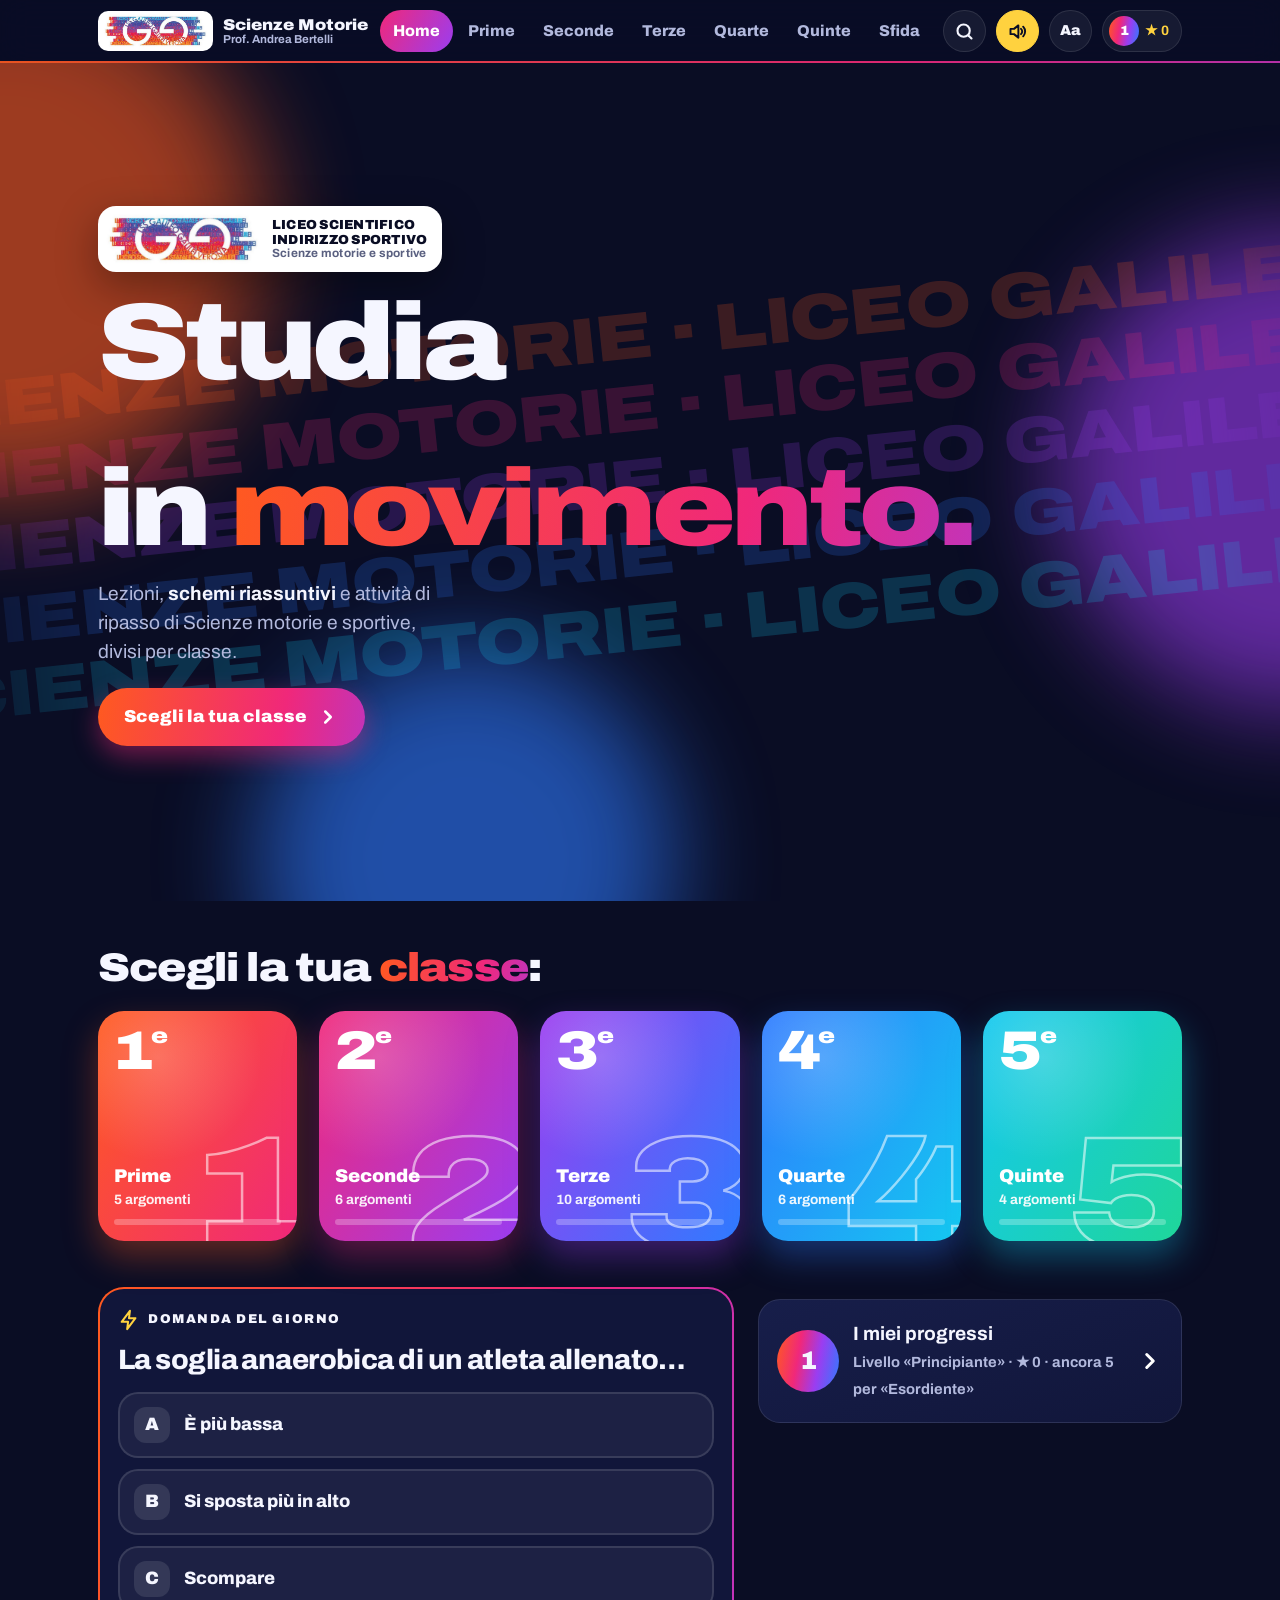
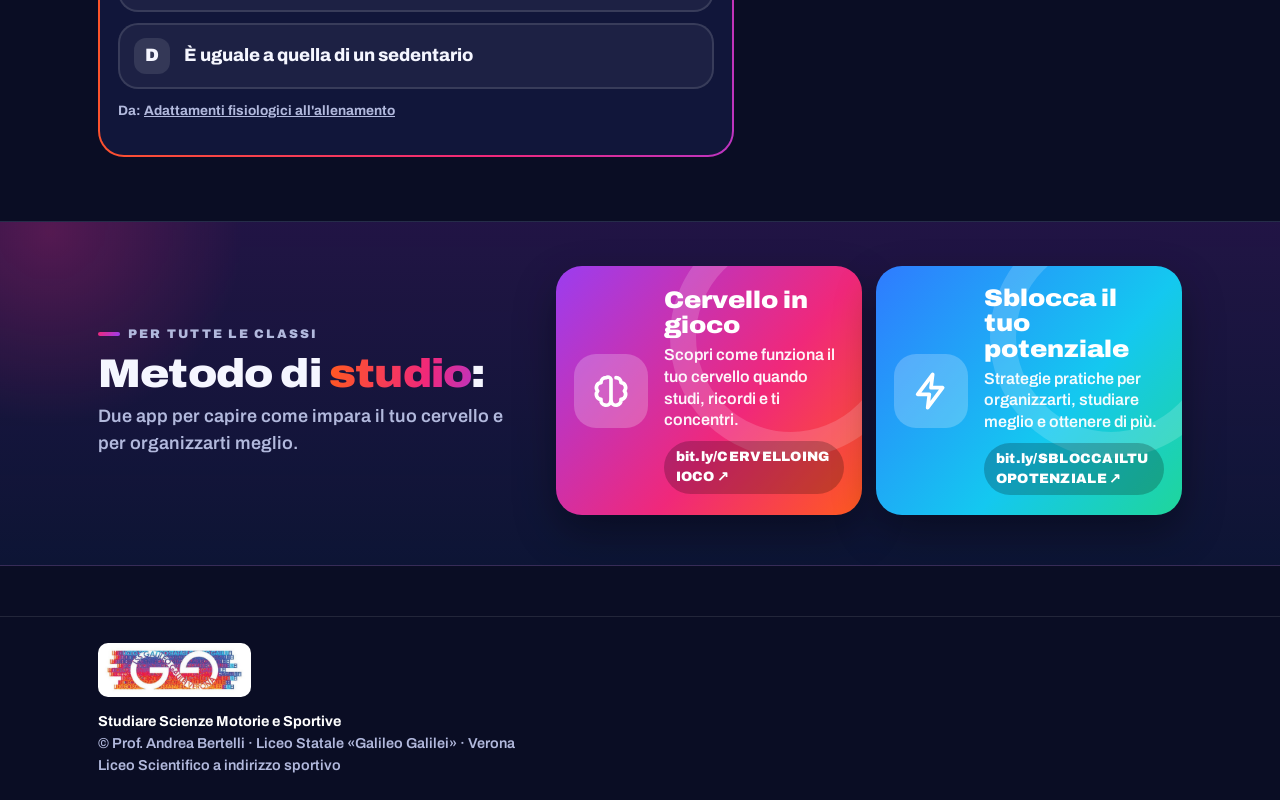
==== commit 8f480d78: "Percorso guidato, questa settimana, domande aperte, primo soccorso e coordinazione, accessibilità e " ====
--- a/index.html
+++ b/index.html
@@ -13,7 +13,7 @@
   <meta property="og:description" content="Studia, ripassa e gioca. Liceo Galilei Verona · Prof. Andrea Bertelli.">
   <meta property="og:image" content="assets/logo-galilei.jpg">
   <link rel="icon" href="assets/favicon.svg" type="image/svg+xml">
-  <link rel="apple-touch-icon" href="assets/favicon.svg">
+  <link rel="apple-touch-icon" href="assets/icon-180.png">
   <link rel="manifest" href="manifest.webmanifest">
   <link rel="preconnect" href="https://fonts.googleapis.com">
   <link rel="preconnect" href="https://fonts.gstatic.com" crossorigin>
@@ -38,7 +38,7 @@
       </nav>
       <a class="ibtn" href="#/cerca" aria-label="Cerca"><svg viewBox="0 0 24 24" fill="none" stroke-width="2.4" stroke-linecap="round"><circle cx="11" cy="11" r="7"/><path d="m20 20-3.5-3.5"/></svg></a>
       <button class="ibtn" id="sndBtn" aria-pressed="true" aria-label="Suoni"></button>
-      <button class="ibtn" id="bigBtn" aria-pressed="false" aria-label="Testo più grande">A+</button>
+      <button class="ibtn" id="bigBtn" aria-pressed="false" aria-expanded="false" aria-controls="rpop" aria-label="Leggibilità: testo grande e alta leggibilità">Aa</button>
       <a class="ibtn lvl" href="#/trofei" id="lvlBtn" aria-label="Il mio livello"></a>
     </div>
   </header>
@@ -79,6 +79,26 @@
   <script src="data/giochi-extra.js"></script>
   <script src="data/schemi.js"></script>
   <script src="assets/illustrazioni.js"></script>
+  <script src="data/laboratori.js"></script>
+  <script src="data/nuovi-argomenti.js"></script>
+  <script src="data/domande.js"></script>
+  <script src="data/settimana.js"></script>
+  <script src="data/orale.js"></script>
+  <script src="assets/lab.js"></script>
+  <script src="data/lezioni/la-salute-dinamica.js"></script>
+  <script src="data/lezioni/sistema-scheletrico.js"></script>
+  <script src="data/lezioni/le-articolazioni.js"></script>
+  <script src="data/lezioni/sistema-muscolare.js"></script>
+  <script src="data/lezioni/le-capacita-coordinative.js"></script>
+  <script src="data/lezioni/il-primo-soccorso.js"></script>
+  <script src="data/lezioni/il-sistema-nervoso.js"></script>
+  <script src="data/lezioni/il-sistema-endocrino.js"></script>
+  <script src="data/lezioni/il-sistema-immunitario.js"></script>
+  <script src="data/lezioni/pnei-lifestyle-e-salute.js"></script>
+  <script src="data/lezioni/adattamenti-in-quota-e-in-profondita.js"></script>
+  <script src="data/lezioni/psicologia-dello-sport.js"></script>
+  <script src="data/lezioni/adattamenti-fisiologici-allallenamento.js"></script>
+  <script src="data/lezioni/disabilita-e-sport-le-paralimpiadi.js"></script>
   <script src="data/lezioni/apparato-respiratorio.js"></script>
   <script src="data/lezioni/apparato-cardio-circolatorio.js"></script>
   <script src="data/lezioni/i-metabolismi-energetici.js"></script>
--- a/assets/style.css
+++ b/assets/style.css
@@ -986,3 +986,465 @@
   .sfonti { gap: 1.4cqw; padding-left: 2cqw; }
   .sfonti li { font-size: 1.6cqw; }
 }
+
+/* ===== v4: caratteri più grandi nelle slide, modalità lettura ===== */
+.deck { --sm: #434A5E; }
+.sc span, .sc li { font-size: 1.05rem; }
+.sc .sh { font-size: 1.15rem; }
+.slist b { font-size: 1.1rem; }
+.slist span:not(.ln) { font-size: 1.02rem; }
+.spts li { font-size: 1.1rem; }
+.sl-lead { font-size: 1.14rem; }
+.sn { font-size: 1rem; }
+.send li { font-size: 1.06rem; }
+.stable table { font-size: 1rem; }
+.sstack .rows span { font-size: 1rem; }
+.defs p { font-size: 1.08rem; }
+@media (min-width: 760px) {
+  .sl, .s-end { aspect-ratio: auto; min-height: 56.25cqw; }
+  .s-cover { aspect-ratio: 16 / 9; }
+  .sl .sk { font-size: 1.3cqw; }
+  .sl .st { font-size: 4.3cqw; }
+  .s-key .st { font-size: 5.4cqw; }
+  .sl-lead { font-size: 2.1cqw; }
+  .sc .sh { font-size: 2.1cqw; }
+  .sc span, .sc li { font-size: 1.8cqw; }
+  .sc .sbig { font-size: 5cqw; }
+  .slist b { font-size: 2cqw; }
+  .slist span:not(.ln) { font-size: 1.7cqw; }
+  .spts { gap: 1.5cqw; }
+  .spts li { font-size: 1.95cqw; padding-left: 3cqw; }
+  .defs p { font-size: 1.85cqw; }
+  .sn { font-size: 1.6cqw; }
+  .sstack .rows b { font-size: 1.75cqw; }
+  .sstack .rows span { font-size: 1.6cqw; }
+  .sform span { font-size: 1.55cqw; }
+  .stable thead th, .stable tbody th, .stable td { font-size: 1.75cqw; }
+  .send li { font-size: 1.75cqw; }
+  .sf { font-size: 1.1cqw; }
+  .has-fig .sxw { grid-template-columns: 1.15fr 1fr; }
+  .has-fig .spts li { font-size: 1.85cqw; }
+  .has-fig .sc .sh { font-size: 1.85cqw; }
+  .has-fig .sc span, .has-fig .sc li { font-size: 1.6cqw; }
+  .has-fig .slist b { font-size: 1.75cqw; }
+  .has-fig .slist span:not(.ln) { font-size: 1.55cqw; }
+  .has-fig .sl-lead { font-size: 1.85cqw; }
+  .sfig { max-height: none; }
+  .sfig img, .sfig .im > svg, .sfig .fb > svg { max-height: 36cqw; }
+  .sfonti li { font-size: 1.75cqw; }
+}
+.lez-mode { display: inline-flex; gap: 4px; padding: 4px; margin-top: 14px; border-radius: 999px; background: rgba(255, 255, 255, .07); border: 1px solid var(--line); }
+.lez-mode .mode { display: inline-flex; align-items: center; gap: 8px; border: 0; background: transparent; color: var(--muted); font: inherit; font-weight: 900; font-size: 1rem; padding: 10px 18px; border-radius: 999px; cursor: pointer; }
+.lez-mode .mode svg { width: 20px; height: 20px; stroke: currentColor; }
+.lez-mode .mode.on { background: var(--kg); color: #fff; }
+.deck.read .slide { display: block; }
+.deck.read .deck-stage { display: grid; gap: 14px; background: var(--sn); padding: 0 0 14px; }
+.deck.read .slide * { animation: none !important; }
+.deck.read .deck-nav, .deck.read .deck-prog, .deck.read #dkIdx, .deck.read .deck-c { display: none; }
+.deck.read .deck-top::before { content: "Tutta la lezione, da leggere dall'alto in basso"; color: #fff; font-weight: 800; flex: 1; }
+.deck.read .sl, .deck.read .s-end { min-height: 0; }
+@media (min-width: 760px) { .deck.read .sl, .deck.read .s-end { min-height: 0; aspect-ratio: auto; } }
+/* video */
+.lez-vid { margin-top: 22px; }
+.lez-h { font-size: 1.5rem; margin: 0 0 12px; }
+.vid-grid { display: grid; grid-template-columns: repeat(auto-fill, minmax(230px, 1fr)); gap: 14px; }
+.vid { text-align: left; border: 1px solid var(--line); background: rgba(255, 255, 255, .05); border-radius: 18px; padding: 10px; color: var(--txt); cursor: pointer; display: grid; gap: 4px; font: inherit; transition: transform .25s var(--spring), background .2s; }
+.vid:hover { background: rgba(255, 255, 255, .09); transform: translateY(-3px); }
+.vid b { font-size: 1.05rem; line-height: 1.25; margin-top: 6px; }
+.vid small { color: var(--muted); font-weight: 700; }
+.vth { position: relative; display: block; aspect-ratio: 16 / 9; border-radius: 12px; overflow: hidden; background: linear-gradient(135deg, var(--b), var(--p)); }
+.vth img { width: 100%; height: 100%; object-fit: cover; display: block; }
+.vth i { position: absolute; inset: 0; display: grid; place-items: center; }
+.vth i svg { width: 54px; height: 54px; padding: 14px; border-radius: 50%; background: rgba(0, 0, 0, .55); stroke: #fff; fill: #fff; }
+/* schede: 5 voci */
+.seg a i { font-style: normal; }
+.seg a .sh { display: none; }
+@media (max-width: 759px) {
+  .seg.five a { font-size: .86rem; gap: 0; }
+  .seg.five a .lg { display: none; }
+  .seg.five a .sh { display: inline; }
+}
+.lab-cta p { color: var(--muted); margin: -4px 0 14px; }
+
+/* ===== LABORATORIO ===== */
+.lab-intro { margin: 10px 0 8px; }
+.lab-intro h2 { font-size: clamp(1.6rem, 6vw, 2.2rem); }
+.lab-intro p { margin: 8px 0 0; font-weight: 600; }
+.lab-sec { margin-top: 30px; }
+.lab-h { font-size: clamp(1.4rem, 5vw, 1.9rem); margin-bottom: 6px; }
+.lab-sub { margin: 0 0 14px; font-weight: 600; }
+.lab-grid { display: grid; gap: 16px; }
+@media (min-width: 900px) { .lab-grid.two-col { grid-template-columns: 1fr 1fr; align-items: start; } }
+.lab-card { display: block; background: linear-gradient(160deg, var(--card), var(--bg-2)); border: 1px solid var(--line); border-radius: var(--r); padding: 20px 18px; color: var(--txt); text-decoration: none; position: relative; }
+.lab-card h3 { font-size: 1.35rem; margin: 10px 0 8px; line-height: 1.15; }
+.lab-card p { margin: 0 0 10px; color: var(--muted); font-weight: 500; }
+.lab-tag { display: flex; flex-wrap: wrap; align-items: center; gap: 8px; font-size: .78rem; font-weight: 900; letter-spacing: .12em; text-transform: uppercase; color: var(--k); }
+.lab-tag > svg { width: 20px; height: 20px; stroke: var(--k); }
+.lab-tag em { font-style: normal; display: inline-flex; align-items: center; gap: 4px; letter-spacing: .04em; text-transform: none; font-size: .85rem; color: var(--muted); background: rgba(255, 255, 255, .06); padding: 4px 10px; border-radius: 999px; }
+.lab-tag em svg { width: 15px; height: 15px; stroke: var(--muted); }
+.lab-obj { color: var(--txt) !important; }
+.lab-mat { display: flex; flex-wrap: wrap; gap: 6px; align-items: center; margin: 0 0 12px; }
+.lab-mat b { margin-right: 4px; }
+.lab-mat span { font-size: .9rem; font-weight: 700; padding: 5px 11px; border-radius: 999px; background: rgba(255, 255, 255, .08); }
+.lab-steps { margin: 0 0 12px; padding: 0; list-style: none; counter-reset: s; display: grid; gap: 8px; }
+.lab-steps li { counter-increment: s; position: relative; padding: 10px 12px 10px 50px; border-radius: 14px; background: rgba(255, 255, 255, .045); line-height: 1.45; }
+.lab-steps li::before { content: counter(s); position: absolute; left: 10px; top: 9px; width: 28px; height: 28px; border-radius: 9px; background: var(--kg); color: #fff; display: grid; place-items: center; font-weight: 900; font-size: .95rem; }
+.lab-q { border-left: 4px solid var(--gold); padding: 6px 0 2px 14px; margin-top: 4px; }
+.lab-q ul { margin: 6px 0 0; padding-left: 18px; display: grid; gap: 5px; }
+.lab-safe { margin-top: 10px !important; font-size: .95rem; color: #FFC9A8 !important; }
+.lnk { transition: transform .25s var(--spring), border-color .2s; overflow: hidden; }
+.lnk::after { content: ""; position: absolute; right: -40px; top: -40px; width: 140px; height: 140px; border-radius: 50%; background: var(--kg); opacity: .18; }
+.lnk:hover { transform: translateY(-4px); border-color: rgba(255, 255, 255, .3); }
+.lnk-go { display: inline-flex; align-items: center; gap: 8px; font-weight: 900; padding: 10px 18px; border-radius: 999px; background: var(--kg); color: #fff; }
+.lnk-go svg { width: 18px; height: 18px; stroke: #fff; }
+.m3d-box { position: relative; aspect-ratio: 4 / 3; border-radius: 16px; overflow: hidden; background: radial-gradient(circle at 50% 40%, #2a3470, #0b0f2b 70%); margin: 4px 0 8px; }
+.m3d-box iframe { position: absolute; inset: 0; width: 100%; height: 100%; border: 0; }
+.m3d-go { position: absolute; inset: 0; display: grid; place-content: center; justify-items: center; gap: 8px; border: 0; background: transparent; color: #fff; cursor: pointer; font: inherit; }
+.m3d-go svg { width: 74px; height: 74px; stroke: #fff; padding: 16px; border-radius: 24px; background: var(--kg); animation: m3dspin 6s linear infinite; }
+.m3d-go span { font-weight: 900; font-size: 1.15rem; }
+.m3d-go small { color: var(--muted); font-weight: 600; }
+@keyframes m3dspin { 0% { transform: rotateY(0); } 100% { transform: rotateY(360deg); } }
+.m3d-cr { font-size: .85rem !important; margin: 0 !important; }
+.m3d-cr a { color: var(--cy); }
+/* strumenti */
+.tool-body { display: grid; gap: 12px; }
+.tgrid { display: grid; grid-template-columns: repeat(auto-fit, minmax(150px, 1fr)); gap: 10px; }
+.tf { display: grid; gap: 6px; font-weight: 700; font-size: .95rem; color: var(--muted); }
+.tf input, .tf select { width: 100%; min-height: 54px; border-radius: 14px; border: 1.5px solid rgba(255, 255, 255, .18); background: rgba(0, 0, 0, .25); color: #fff; font: inherit; font-size: 1.2rem; font-weight: 800; padding: 0 14px; }
+.tf input:focus, .tf select:focus { outline: none; border-color: var(--k); }
+.tf select option { color: #111; }
+.tout { border-radius: 14px; padding: 12px 14px; background: rgba(255, 255, 255, .06); border: 1px solid var(--line); display: grid; gap: 2px; }
+.tout b { font-size: 1.7rem; font-weight: 900; line-height: 1.1; background: var(--kg); -webkit-background-clip: text; background-clip: text; color: transparent; }
+.tout span { font-size: .88rem; color: var(--muted); font-weight: 700; }
+.tnote { margin: 0 !important; font-size: .95rem; color: var(--muted); line-height: 1.45; }
+.tnote b { color: #fff; }
+.seg2 { display: flex; flex-wrap: wrap; gap: 6px; }
+.seg2 button { border: 1.5px solid rgba(255, 255, 255, .18); background: transparent; color: var(--muted); font: inherit; font-weight: 800; font-size: .95rem; padding: 9px 14px; border-radius: 999px; cursor: pointer; }
+.seg2 button.on { background: var(--kg); color: #fff; border-color: transparent; }
+.sl-f { display: grid; gap: 6px; }
+.sl-f label { font-weight: 700; color: var(--muted); font-size: .98rem; }
+.sl-f label b { color: #fff; font-size: 1.15rem; margin-left: 6px; }
+.sl-f input[type=range] { width: 100%; accent-color: var(--k); height: 34px; }
+/* battito */
+.hb { display: grid; gap: 12px; }
+.hb-go { justify-self: center; width: 150px; height: 150px; border-radius: 50%; border: 0; cursor: pointer; background: var(--kg); color: #fff; display: grid; place-content: center; justify-items: center; font: inherit; box-shadow: 0 12px 30px color-mix(in srgb, var(--k) 45%, transparent); }
+.hb-go b { font-size: 2.1rem; line-height: 1; font-weight: 900; }
+.hb-go small { font-weight: 700; opacity: .9; }
+.hb-ic svg { width: 30px; height: 30px; stroke: #fff; fill: rgba(255, 255, 255, .3); }
+.hb-go.run { animation: beat .85s ease-in-out infinite; }
+@keyframes beat { 0%, 100% { transform: scale(1); } 15% { transform: scale(1.08); } 30% { transform: scale(.98); } 45% { transform: scale(1.05); } }
+.hbb { display: grid; grid-template-columns: 120px 1fr auto; gap: 10px; align-items: center; font-weight: 700; color: var(--muted); }
+.hbb i { display: block; height: 14px; border-radius: 8px; width: var(--w); background: var(--kg); animation: grow .8s var(--ease); transform-origin: left; }
+.hbb b { color: #fff; }
+@keyframes grow { from { transform: scaleX(0); } }
+/* karvonen */
+.kv-z { display: grid; gap: 6px; }
+.kvz { display: grid; grid-template-columns: 82px 1fr; gap: 2px 10px; align-items: center; padding: 10px 12px; border-radius: 12px; background: rgba(255, 255, 255, .05); border-left: 6px solid; }
+.kvz span { grid-row: span 2; font-weight: 900; }
+.kvz b { font-size: 1.15rem; }
+.kvz em { font-style: normal; color: var(--muted); font-weight: 600; font-size: .9rem; }
+.kvz.b2 { border-color: #9DB4E8; } .kvz.b { border-color: #3A6BC4; } .kvz.o2 { border-color: #F6C4A9; } .kvz.o { border-color: #E8692F; } .kvz.n { border-color: #FF4D6D; }
+.imc-scale { display: grid; grid-template-columns: repeat(4, 1fr); border-radius: 12px; overflow: hidden; font-weight: 800; font-size: .85rem; text-align: center; }
+.imc-scale span { padding: 10px 4px; color: #14213F; }
+.imc-scale span:nth-child(1) { background: #C9D6EE; } .imc-scale span:nth-child(2) { background: #8EB0F0; } .imc-scale span:nth-child(3) { background: #F6C4A9; } .imc-scale span:nth-child(4) { background: #E8692F; color: #fff; }
+/* reazione */
+.rx { min-height: 190px; width: 100%; border-radius: 18px; border: 0; cursor: pointer; display: grid; place-content: center; gap: 4px; font: inherit; color: #fff; background: #2a3470; touch-action: manipulation; user-select: none; transition: background .15s; }
+.rx b { font-size: 2rem; font-weight: 900; }
+.rx small { font-weight: 700; opacity: .85; }
+.rx.wait { background: #4b1d3d; }
+.rx.go { background: #E8692F; }
+.rx.early { background: #7a1f2b; }
+.rx-list { display: flex; flex-wrap: wrap; gap: 6px; margin-bottom: 8px; }
+.rx-list span { padding: 6px 12px; border-radius: 999px; background: rgba(255, 255, 255, .08); font-weight: 800; }
+/* respiro */
+.br { display: grid; place-items: center; height: 260px; }
+.br-c { width: 230px; height: 230px; border-radius: 50%; background: radial-gradient(circle at 40% 35%, color-mix(in srgb, var(--k) 70%, #fff), var(--k) 55%, var(--kb)); display: grid; place-content: center; justify-items: center; color: #fff; transition-property: transform; transition-timing-function: ease-in-out; box-shadow: 0 0 0 14px color-mix(in srgb, var(--k) 18%, transparent), 0 0 60px color-mix(in srgb, var(--k) 50%, transparent); }
+.br-t { font-weight: 900; font-size: 1.5rem; }
+.br-n { font-weight: 900; font-size: 2.4rem; line-height: 1; }
+.br-ctl { display: flex; align-items: center; gap: 14px; justify-content: center; }
+.br-cy { font-weight: 800; color: var(--muted); }
+/* attività, sonno */
+.at-res { display: grid; gap: 8px; }
+.chk { display: grid; grid-template-columns: 34px 1fr; gap: 10px; align-items: center; padding: 10px 12px; border-radius: 12px; background: rgba(255, 77, 109, .1); border: 1px solid rgba(255, 77, 109, .3); font-weight: 600; }
+.chk b { width: 30px; height: 30px; border-radius: 50%; display: grid; place-items: center; background: var(--no); color: #fff; }
+.chk.ok { background: rgba(31, 214, 154, .1); border-color: rgba(31, 214, 154, .35); }
+.chk.ok b { background: var(--ok); color: #0A0D24; }
+.sn-res { display: grid; gap: 8px; }
+.sn-r { display: grid; grid-template-columns: auto 1fr; gap: 14px; align-items: center; padding: 12px 14px; border-radius: 14px; background: rgba(255, 255, 255, .05); }
+.sn-r b { font-size: 2rem; font-weight: 900; }
+.sn-r.best { border: 1.5px solid var(--ok); }
+.sn-r span { color: var(--muted); font-weight: 700; }
+/* profondità e quota */
+.pf { display: grid; grid-template-columns: 130px 1fr; gap: 14px; align-items: center; }
+.pf-w { height: 200px; border-radius: 16px; background: linear-gradient(180deg, #2E9BD8, color-mix(in srgb, #0A2A5E calc(var(--d, 0) * 100%), #2E9BD8)); display: grid; place-items: center; transition: background .3s; }
+.pf-l { width: 92px; height: 110px; border-radius: 46px 46px 40px 40px; background: #F6C4A9; border: 3px solid #fff; transition: transform .25s var(--ease); }
+.pf-d { display: grid; gap: 8px; }
+.qt-tags { display: flex; flex-wrap: wrap; gap: 6px; }
+.qt-tags button { border: 1px solid rgba(255, 255, 255, .18); background: rgba(255, 255, 255, .05); color: #fff; font: inherit; font-weight: 800; font-size: .9rem; padding: 7px 12px; border-radius: 999px; cursor: pointer; }
+.qt-tags small { color: var(--muted); font-weight: 600; }
+.qt-bar { height: 16px; border-radius: 8px; background: rgba(255, 255, 255, .08); overflow: hidden; }
+.qt-bar i { display: block; height: 100%; background: var(--kg); transition: width .3s var(--ease); }
+/* supercompensazione e arousal */
+.sc-svg, .ar-svg { width: 100%; height: auto; background: rgba(255, 255, 255, .04); border-radius: 14px; }
+.sc-base { stroke: rgba(255, 255, 255, .3); stroke-dasharray: 5 5; }
+.sc-p { fill: none; stroke: var(--o); stroke-width: 4; stroke-linecap: round; stroke-linejoin: round; }
+.ar-c { fill: none; stroke: url(#none); stroke: var(--cy); stroke-width: 5; }
+.ar-ax { stroke: rgba(255, 255, 255, .3); }
+.ar-svg text { fill: var(--muted); font-size: 13px; font-weight: 700; font-family: var(--sans); }
+.ar-dot { fill: var(--gold); transition: cx .15s, cy .15s; }
+.ar-dot.lo { fill: #8EB0F0; } .ar-dot.ok { fill: var(--ok); } .ar-dot.hi { fill: var(--no); }
+/* rpe e smart */
+.rpe { display: grid; grid-template-columns: repeat(auto-fill, minmax(84px, 1fr)); gap: 6px; }
+.rpe button { border: 0; border-radius: 12px; padding: 10px 4px; cursor: pointer; font: inherit; color: #0A0D24; background: hsl(var(--h) 80% 62%); display: grid; gap: 2px; transition: transform .2s var(--spring); }
+.rpe button b { font-size: 1.5rem; font-weight: 900; }
+.rpe button span { font-size: .78rem; font-weight: 800; }
+.rpe button.on { transform: scale(1.08); outline: 3px solid #fff; }
+.smart { display: grid; gap: 8px; }
+.smart .tf input { font-size: 1.05rem; font-weight: 600; }
+.smart .tf span b { color: var(--k); font-size: 1.2rem; margin-right: 4px; }
+.smart-g { margin: 0 !important; padding: 14px 16px; border-radius: 14px; background: rgba(255, 255, 255, .07); color: #fff !important; font-size: 1.12rem; line-height: 1.5; border-left: 5px solid var(--k); }
+@media (min-width: 760px) {
+  .sl:not(.has-fig) .sc span, .sl:not(.has-fig) .sc li { font-size: 1.95cqw; }
+  .sl:not(.has-fig) .sc .sh { font-size: 2.25cqw; }
+  .s-split:not(.has-fig) .ssplit .sc { justify-content: flex-start; }
+}
+@media (max-width: 759px) {
+  .stable table { min-width: 0; font-size: .95rem; }
+  .stable thead th, .stable tbody th, .stable td { padding: 9px 7px; font-size: .95rem; hyphens: auto; -webkit-hyphens: auto; }
+}
+
+/* =========================================================
+   v5 — percorso guidato, questa settimana, domande aperte,
+   leggibilità (DSA), ascolta, sintesi stampabile, orale, nuovi strumenti
+   ========================================================= */
+/* menu leggibilità */
+.rpop { position: fixed; z-index: 60; top: 70px; right: max(12px, calc((100vw - 1180px) / 2 + 12px)); width: min(340px, calc(100vw - 24px)); background: var(--card); border: 1px solid var(--line); border-radius: 20px; padding: 16px; box-shadow: 0 24px 60px rgba(0, 0, 0, .5); display: grid; gap: 10px; animation: rise .3s var(--ease) both; }
+.rpop[hidden] { display: none; }
+.rp-h { font-size: 1.1rem; }
+.rp-n { margin: 4px 0 0; font-size: .9rem; color: var(--muted); line-height: 1.45; }
+.rp-n b { color: var(--txt); }
+.sw { display: grid; grid-template-columns: 50px 1fr; gap: 12px; align-items: center; padding: 10px 12px; border-radius: 14px; background: rgba(255, 255, 255, .05); cursor: pointer; font-weight: 800; }
+.sw input { position: absolute; opacity: 0; pointer-events: none; }
+.sw i { width: 50px; height: 30px; border-radius: 99px; background: rgba(255, 255, 255, .18); position: relative; transition: background .2s; }
+.sw i::after { content: ""; position: absolute; left: 4px; top: 4px; width: 22px; height: 22px; border-radius: 50%; background: #fff; transition: transform .25s var(--spring); }
+.sw input:checked + i { background: var(--ok); }
+.sw input:checked + i::after { transform: translateX(20px); }
+.sw input:focus-visible + i { outline: 3px solid var(--gold); outline-offset: 2px; }
+.sw small { display: block; font-weight: 600; color: var(--muted); font-size: .84rem; line-height: 1.35; margin-top: 2px; }
+
+/* modalità alta leggibilità (DSA) */
+html.dsa { --sans: "Atkinson Hyperlegible", Verdana, Tahoma, sans-serif; --serif: "Atkinson Hyperlegible", Verdana, Tahoma, sans-serif; }
+html.dsa body { letter-spacing: .03em; word-spacing: .14em; line-height: 1.65; }
+html.dsa em, html.dsa i:not(.sw i), html.dsa .serif, html.dsa .band h1 em, html.dsa .tcard p, html.dsa .flash .back { font-style: normal !important; }
+html.dsa p, html.dsa li, html.dsa dd { line-height: 1.7; text-align: left; hyphens: none; }
+html.dsa .sl, html.dsa .sl .st, html.dsa .sc .sbig, html.dsa .slist .ln, html.dsa .deck-c, html.dsa .sarrow { font-family: var(--sans) !important; }
+html.dsa .sl .st { text-transform: none; letter-spacing: .01em; }
+html.dsa .sl { letter-spacing: .02em; word-spacing: .1em; }
+html.dsa .spts li, html.dsa .sc span, html.dsa .ssplit li { line-height: 1.5; }
+html.dsa .sl .sk { letter-spacing: .08em; }
+html.dsa .ill text { font-family: "Atkinson Hyperlegible", Verdana, sans-serif; }
+html.dsa .band h1 { letter-spacing: 0; font-stretch: 100%; }
+html.dsa .gt { animation: none; }
+
+/* percorso guidato */
+.path { margin-top: 22px; background: rgba(10, 13, 36, .42); border: 1px solid rgba(255, 255, 255, .16); border-radius: 22px; padding: 14px 14px 12px; backdrop-filter: blur(6px); }
+.path-h { display: flex; flex-wrap: wrap; align-items: center; justify-content: space-between; gap: 4px 12px; margin-bottom: 10px; }
+.path-h b { display: inline-flex; align-items: center; gap: 8px; font-size: 1.05rem; }
+.path-h b svg { width: 20px; height: 20px; stroke: #fff; }
+.path-h span { font-size: .88rem; font-weight: 700; color: rgba(255, 255, 255, .8); }
+.path-s { list-style: none; margin: 0; padding: 2px 2px 4px; display: grid; grid-auto-flow: column; grid-auto-columns: minmax(150px, 1fr); gap: 8px; overflow-x: auto; scroll-snap-type: x proximity; scrollbar-width: none; }
+.path-s::-webkit-scrollbar { display: none; }
+.path-s li { scroll-snap-align: start; display: grid; grid-template-columns: 38px 1fr; gap: 8px; align-items: center; padding: 8px 10px 8px 8px; border-radius: 16px; background: rgba(255, 255, 255, .07); border: 1.5px solid transparent; position: relative; }
+.path-s li.nx { border-color: rgba(255, 255, 255, .55); background: rgba(255, 255, 255, .13); }
+.path-s li.cur { border-color: #fff; background: rgba(255, 255, 255, .2); }
+.path-s li.ok { background: color-mix(in srgb, var(--ok) 22%, transparent); }
+.pck { width: 38px; height: 38px; border-radius: 50%; border: 2px solid rgba(255, 255, 255, .6); background: transparent; color: #fff; font: inherit; font-weight: 900; font-size: 1rem; display: grid; place-items: center; cursor: pointer; padding: 0; }
+.pck svg { width: 20px; height: 20px; stroke: #fff; }
+li.ok .pck { background: var(--ok); border-color: var(--ok); }
+li.ok .pck svg { stroke: #062b20; }
+.path-s a { color: #fff; text-decoration: none; display: grid; line-height: 1.2; min-width: 0; }
+.path-s a::after { content: ""; position: absolute; inset: 0 0 0 52px; }
+.path-s a b { font-size: .95rem; }
+.path-s a small { font-size: .78rem; font-weight: 700; opacity: .8; margin-top: 2px; }
+li.nx a small { opacity: 1; color: var(--gold); }
+@media (min-width: 900px) { .path-s { grid-auto-columns: 1fr; } }
+.chip.pc { background: color-mix(in srgb, var(--k) 35%, transparent); color: #fff; }
+.chip.pc.full { background: var(--ok); color: #062b20; }
+
+/* questa settimana */
+.week-sec { padding-top: 6px; padding-bottom: 0; }
+.week { position: relative; overflow: hidden; border-radius: 26px; padding: 22px 20px; background: linear-gradient(135deg, var(--k), var(--kb)); color: #fff; box-shadow: 0 20px 50px color-mix(in srgb, var(--k) 35%, transparent); }
+.week .kicker { color: rgba(255, 255, 255, .92); }
+.week .kicker::before { background: #fff; }
+.week h2 { font-size: clamp(1.9rem, 7vw, 2.8rem); line-height: 1; letter-spacing: -.02em; margin: 0 0 14px; }
+.week h2 em { display: block; font-family: var(--serif); font-style: italic; font-weight: 400; font-size: .5em; margin-top: 8px; opacity: .95; letter-spacing: 0; }
+.wk-n { margin: -4px 0 14px; font-weight: 800; background: rgba(0, 0, 0, .18); display: inline-block; padding: 6px 12px; border-radius: 999px; }
+.wk-steps { list-style: none; margin: 0 0 18px; padding: 0; display: grid; gap: 6px; }
+.wk-steps li { display: grid; grid-template-columns: 32px 1fr auto; gap: 10px; align-items: center; padding: 8px 12px 8px 8px; border-radius: 14px; background: rgba(0, 0, 0, .16); }
+.wk-steps li span { width: 32px; height: 32px; border-radius: 50%; display: grid; place-items: center; font-weight: 900; background: rgba(255, 255, 255, .22); }
+.wk-steps li span svg { width: 18px; height: 18px; stroke: #062b20; }
+.wk-steps li.ok span { background: var(--ok); }
+.wk-steps small { font-weight: 800; opacity: .85; }
+@media (min-width: 760px) { .wk-steps { grid-template-columns: repeat(auto-fit, minmax(170px, 1fr)); } .wk-steps li { grid-template-columns: 32px 1fr; } .wk-steps small { grid-column: 2; } }
+
+/* installa */
+.inst h3 { display: flex; align-items: center; gap: 10px; margin-bottom: 8px; }
+.inst h3 svg { width: 24px; height: 24px; stroke: var(--k); }
+.inst p { color: var(--muted); margin: 0 0 12px; }
+.inst[hidden] { display: none; }
+
+/* domande aperte */
+.dom-intro { margin: 10px 0 18px; }
+.dom-intro h2 { font-size: clamp(1.7rem, 6vw, 2.3rem); margin: 0 0 8px; }
+.dom-list { display: grid; gap: 14px; }
+@media (min-width: 900px) { .dom-list { grid-template-columns: 1fr 1fr; align-items: start; } }
+.dom { padding-top: 22px; }
+.dom-n { position: absolute; right: 16px; top: 12px; font-size: 3rem; font-weight: 900; line-height: 1; color: transparent; -webkit-text-stroke: 1.5px rgba(255, 255, 255, .25); }
+.dom h3 { font-size: 1.25rem; line-height: 1.3; padding-right: 44px; }
+.dom textarea { width: 100%; min-height: 130px; resize: vertical; border-radius: 16px; border: 1.5px solid rgba(255, 255, 255, .18); background: rgba(0, 0, 0, .25); color: #fff; font: inherit; font-size: 1.05rem; line-height: 1.5; padding: 12px 14px; }
+.dom textarea:focus { outline: none; border-color: var(--k); }
+.dom-act { display: flex; flex-wrap: wrap; gap: 10px; align-items: center; margin-top: 10px; }
+.dom-sc { font-weight: 800; font-size: .95rem; }
+.dom-sc.ok { color: var(--ok); } .dom-sc.mid { color: var(--gold); } .dom-sc.no { color: #ff9aac; }
+.dom-m { margin-top: 14px; padding: 14px; border-radius: 16px; background: #fff; color: #172038; animation: rise .4s var(--ease) both; }
+.dom-m p { margin: 4px 0 12px; line-height: 1.5; font-size: 1.02rem; }
+.dom-l { display: block; font-size: .8rem; letter-spacing: .12em; text-transform: uppercase; color: #E8692F; }
+.dom-pts { display: grid; gap: 6px; margin-top: 6px; }
+.dom-pts label { display: grid; grid-template-columns: 26px 1fr; gap: 10px; align-items: center; padding: 8px 10px; border-radius: 12px; background: #F1F3F9; cursor: pointer; font-weight: 700; font-size: .98rem; }
+.dom-pts input { width: 22px; height: 22px; accent-color: #1FAE7E; }
+
+/* ascolta la slide */
+.dbtn.tts { width: auto; padding: 0 12px; gap: 6px; display: inline-flex; align-items: center; font: inherit; font-weight: 800; font-size: .9rem; }
+.dbtn.tts.on { background: var(--so); }
+.dbtn[hidden] { display: none; }
+@media (max-width: 420px) { .dbtn.tts span { display: none; } .dbtn.tts { width: 40px; padding: 0; justify-content: center; } }
+.deck.read .slide.speaking { outline: 4px solid var(--so); outline-offset: -4px; }
+.lez-mode { flex-wrap: wrap; border-radius: 22px; }
+.lez-mode a.mode { text-decoration: none; }
+@media (max-width: 520px) { .lez-mode .mode { padding: 9px 13px; font-size: .92rem; } }
+
+/* sintesi stampabile */
+html.printing .seg-wrap, html.printing .bnav { display: none; }
+.pr-bar { padding-top: 18px; }
+.pr-row { display: flex; flex-wrap: wrap; align-items: center; gap: 6px 16px; margin: 12px 0 18px; }
+.pr-row .note { margin: 0; max-width: 46ch; }
+.sheet { background: #fff; color: #172038; max-width: 860px; margin: 0 auto 40px; padding: 28px 22px; border-radius: 18px; font-size: 1rem; line-height: 1.5; }
+@media (min-width: 760px) { .sheet { padding: 44px 52px; } }
+.sh-h { border-bottom: 3px solid #14213F; padding-bottom: 12px; margin-bottom: 18px; }
+.sh-h p { margin: 0; font-size: .82rem; color: #5A6175; font-weight: 700; }
+.sh-h h1 { font-size: 2.2rem; margin: 6px 0 2px; color: #14213F; letter-spacing: -.02em; }
+.sh-sub { font-size: 1.05rem !important; color: #E8692F !important; }
+.sheet h2 { font-size: 1.2rem; margin: 0 0 6px; color: #14213F; }
+.sh-k { margin: 0; font-size: .72rem; font-weight: 900; letter-spacing: .14em; text-transform: uppercase; color: #E8692F; }
+.sh-s, .sh-box { padding: 12px 0; border-bottom: 1px solid #E3DDCF; break-inside: avoid; page-break-inside: avoid; }
+.sh-s::after { content: ""; display: block; clear: both; }
+.sh-box { background: #F5F2EA; border: 0; border-radius: 12px; padding: 14px 18px; margin: 10px 0; }
+.sh-end { background: #14213F; color: #fff; }
+.sh-end h2 { color: #fff; }
+.sheet ul, .sheet ol { margin: 4px 0; padding-left: 22px; }
+.sheet li { margin: 2px 0; }
+.sheet p { margin: 4px 0; }
+.sh-2 { display: grid; gap: 4px 20px; }
+@media (min-width: 600px) { .sh-2 { grid-template-columns: 1fr 1fr; } }
+.sheet table { border-collapse: collapse; width: 100%; font-size: .92rem; margin: 6px 0; }
+.sheet th, .sheet td { border: 1px solid #D5D9E4; padding: 5px 8px; text-align: left; vertical-align: top; }
+.sheet thead th { background: #E9EEF7; }
+.sh-fig { float: right; width: 38%; margin: 0 0 8px 16px; }
+.sh-fig .ill { width: 100%; height: auto; display: block; }
+.sh-fig figcaption { font-size: .75rem; color: #5A6175; text-align: center; }
+@media (max-width: 599px) { .sh-fig { float: none; width: 100%; max-width: 360px; margin: 8px auto; } }
+.sh-note { font-size: .9rem; color: #5A6175; border-left: 3px solid #E8692F; padding-left: 10px; }
+.sh-f { font-size: 1.3rem; font-weight: 800; }
+.sh-dl { display: grid; grid-template-columns: max-content 1fr; gap: 4px 14px; margin: 0; }
+.sh-dl dt { font-weight: 800; }
+.sh-dl dd { margin: 0; }
+@media (max-width: 599px) { .sh-dl { grid-template-columns: 1fr; } .sh-dl dd { margin-bottom: 6px; } }
+.sh-qa { margin: 8px 0; break-inside: avoid; }
+.sh-fonti li { font-size: .85rem; color: #5A6175; }
+.sh-foot { margin-top: 18px; font-size: .78rem; color: #8E9AB5; text-align: center; }
+@media print {
+  @page { margin: 14mm 14mm 16mm; }
+  html, body { background: #fff !important; }
+  body { padding: 0 !important; font-size: 10.5pt; }
+  body::before, body::after { display: none !important; }
+  .top, .foot, .bnav, .noprint, .viewer, #confetti, .toast, .sbanr, .rpop { display: none !important; }
+  #app { animation: none !important; }
+  .sheet { margin: 0; padding: 0; max-width: none; border-radius: 0; font-size: 10.5pt; }
+  .sh-h h1 { font-size: 20pt; }
+  .sheet h2 { font-size: 12.5pt; }
+  .sh-end { background: #F5F2EA !important; color: #172038 !important; }
+  .sh-end h2 { color: #14213F !important; }
+  .sh-fig { width: 34%; }
+  a { color: inherit; text-decoration: none; }
+}
+
+/* verso l'orale */
+.orl-list { display: grid; gap: 12px; }
+.orl { padding: 0; }
+.orl summary { list-style: none; cursor: pointer; display: grid; grid-template-columns: 48px 1fr; gap: 14px; align-items: center; padding: 16px 18px; }
+.orl summary::-webkit-details-marker { display: none; }
+.orl summary b { font-size: 1.3rem; display: block; line-height: 1.15; }
+.orl summary small { color: var(--muted); font-weight: 700; font-size: .85rem; }
+.orl-n { width: 48px; height: 48px; border-radius: 14px; display: grid; place-items: center; background: var(--kg); font-weight: 900; font-size: 1.3rem; }
+.orl[open] summary { border-bottom: 1px solid var(--line); }
+.orl-idea { margin: 16px 18px 6px; font-size: 1.08rem; line-height: 1.5; }
+.orl-g { display: grid; gap: 4px 26px; padding: 0 18px 18px; }
+@media (min-width: 900px) { .orl-g { grid-template-columns: 1.1fr 1fr; } }
+.orl h4 { margin: 14px 0 6px; font-size: .8rem; letter-spacing: .14em; text-transform: uppercase; color: var(--k); }
+.orl ol, .orl ul { margin: 0; padding-left: 20px; display: grid; gap: 4px; }
+.orl .chips { display: flex; flex-wrap: wrap; gap: 6px; }
+.orl .chips a.chip { text-decoration: none; color: #fff; background: color-mix(in srgb, var(--k) 30%, transparent); font-size: .9rem; padding: 7px 12px; }
+.orl-dl { margin: 0; display: grid; gap: 8px; }
+.orl-dl dt { font-weight: 900; }
+.orl-dl dd { margin: 0; color: var(--muted); padding-bottom: 8px; border-bottom: 1px solid var(--line); }
+.orl-met { list-style: none; padding: 0; margin: 0; display: grid; gap: 10px; }
+@media (min-width: 900px) { .orl-met { grid-template-columns: repeat(5, 1fr); } }
+.orl-met li span { display: inline-grid; place-items: center; width: 34px; height: 34px; border-radius: 10px; background: var(--kg); font-weight: 900; margin-bottom: 8px; }
+.orl-met li b { display: block; font-size: 1.1rem; margin-bottom: 4px; }
+.orl-met li p { margin: 0; color: var(--muted); font-size: .98rem; line-height: 1.4; }
+
+/* strumenti nuovi del laboratorio */
+.ft-sex { margin-bottom: 10px; }
+.ft-in .tf span small { font-weight: 600; }
+.ft-out { display: grid; gap: 8px; margin: 14px 0 8px; }
+.ft-row { display: grid; grid-template-columns: 1fr; gap: 6px; padding: 10px 12px; border-radius: 14px; background: rgba(255, 255, 255, .05); }
+@media (min-width: 560px) { .ft-row { grid-template-columns: 1.2fr 1.4fr auto; align-items: center; } }
+.ft-l b { display: block; } .ft-l small { color: var(--muted); font-weight: 700; }
+.ft-bar { display: grid; grid-template-columns: repeat(5, 1fr); gap: 4px; }
+.ft-bar i { height: 14px; border-radius: 6px; background: rgba(255, 255, 255, .12); }
+.ft-bar i.on { box-shadow: 0 0 0 2px #fff; }
+.ft-bar i.f0 { background: #FF4D6D; } .ft-bar i.f1 { background: #FF9F43; } .ft-bar i.f2 { background: #FFD23F; } .ft-bar i.f3 { background: #7BDC8F; } .ft-bar i.f4 { background: #1FD69A; }
+.ft-v { font-weight: 700; color: var(--muted); white-space: nowrap; } .ft-v b { color: #fff; }
+.ft-act { display: flex; flex-wrap: wrap; gap: 10px; align-items: center; margin: 6px 0 10px; }
+.ft-hist { display: grid; gap: 6px; margin-bottom: 10px; }
+.ft-hh { font-size: .95rem; }
+.ft-h { display: flex; flex-wrap: wrap; gap: 6px; align-items: center; font-size: .85rem; }
+.ft-h span { font-weight: 900; margin-right: 4px; }
+.ft-h em { font-style: normal; padding: 3px 9px; border-radius: 999px; background: rgba(255, 255, 255, .08); font-weight: 700; }
+.eq-c { margin-bottom: 10px; }
+.eq-res { display: grid; gap: 8px; margin-top: 10px; }
+.rcp-m { margin-bottom: 10px; }
+.rcp-pad.go { background: #E8692F; transform: scale(.985); }
+.rcp-pad { transition: background .08s, transform .08s; margin-bottom: 10px; }
+.rcp-n { font-weight: 900; color: var(--gold); }
+.ch-q { font-size: 1.15rem; font-weight: 800; margin: 0 0 10px; }
+.ch-q span { display: inline-block; font-size: .8rem; padding: 3px 9px; border-radius: 999px; background: rgba(255, 255, 255, .1); margin-right: 8px; vertical-align: middle; }
+.ch-o { display: grid; gap: 8px; margin-bottom: 10px; }
+.ch-o button { text-align: left; font: inherit; font-weight: 700; font-size: 1rem; color: #fff; padding: 12px 14px; border-radius: 14px; border: 1.5px solid rgba(255, 255, 255, .18); background: rgba(255, 255, 255, .05); cursor: pointer; }
+.ch-o button.right { background: color-mix(in srgb, var(--ok) 35%, transparent); border-color: var(--ok); }
+.ch-o button.wrong { background: color-mix(in srgb, var(--no) 35%, transparent); border-color: var(--no); }
+.ch-o button.dim { opacity: .5; }
+.ch-fb .btn { margin-left: 8px; min-height: 40px; }
+.ch-end b { font-size: 1.3rem; display: block; margin-bottom: 6px; }
+@media (max-width: 599px) {
+  .path { margin-top: 16px; padding: 10px 10px 8px; border-radius: 18px; }
+  .path-h { margin-bottom: 8px; }
+  .path-h b { font-size: .95rem; } .path-h span { font-size: .8rem; }
+  .path-s { grid-auto-columns: minmax(138px, 46%); gap: 6px; }
+  .path-s li { grid-template-columns: 30px 1fr; gap: 7px; padding: 6px 8px 6px 6px; border-radius: 13px; }
+  .pck { width: 30px; height: 30px; font-size: .9rem; }
+  .pck svg { width: 16px; height: 16px; }
+  .path-s a b { font-size: .86rem; line-height: 1.15; }
+  .path-s a small { font-size: .72rem; }
+  .path-s a::after { inset: 0 0 0 40px; }
+}
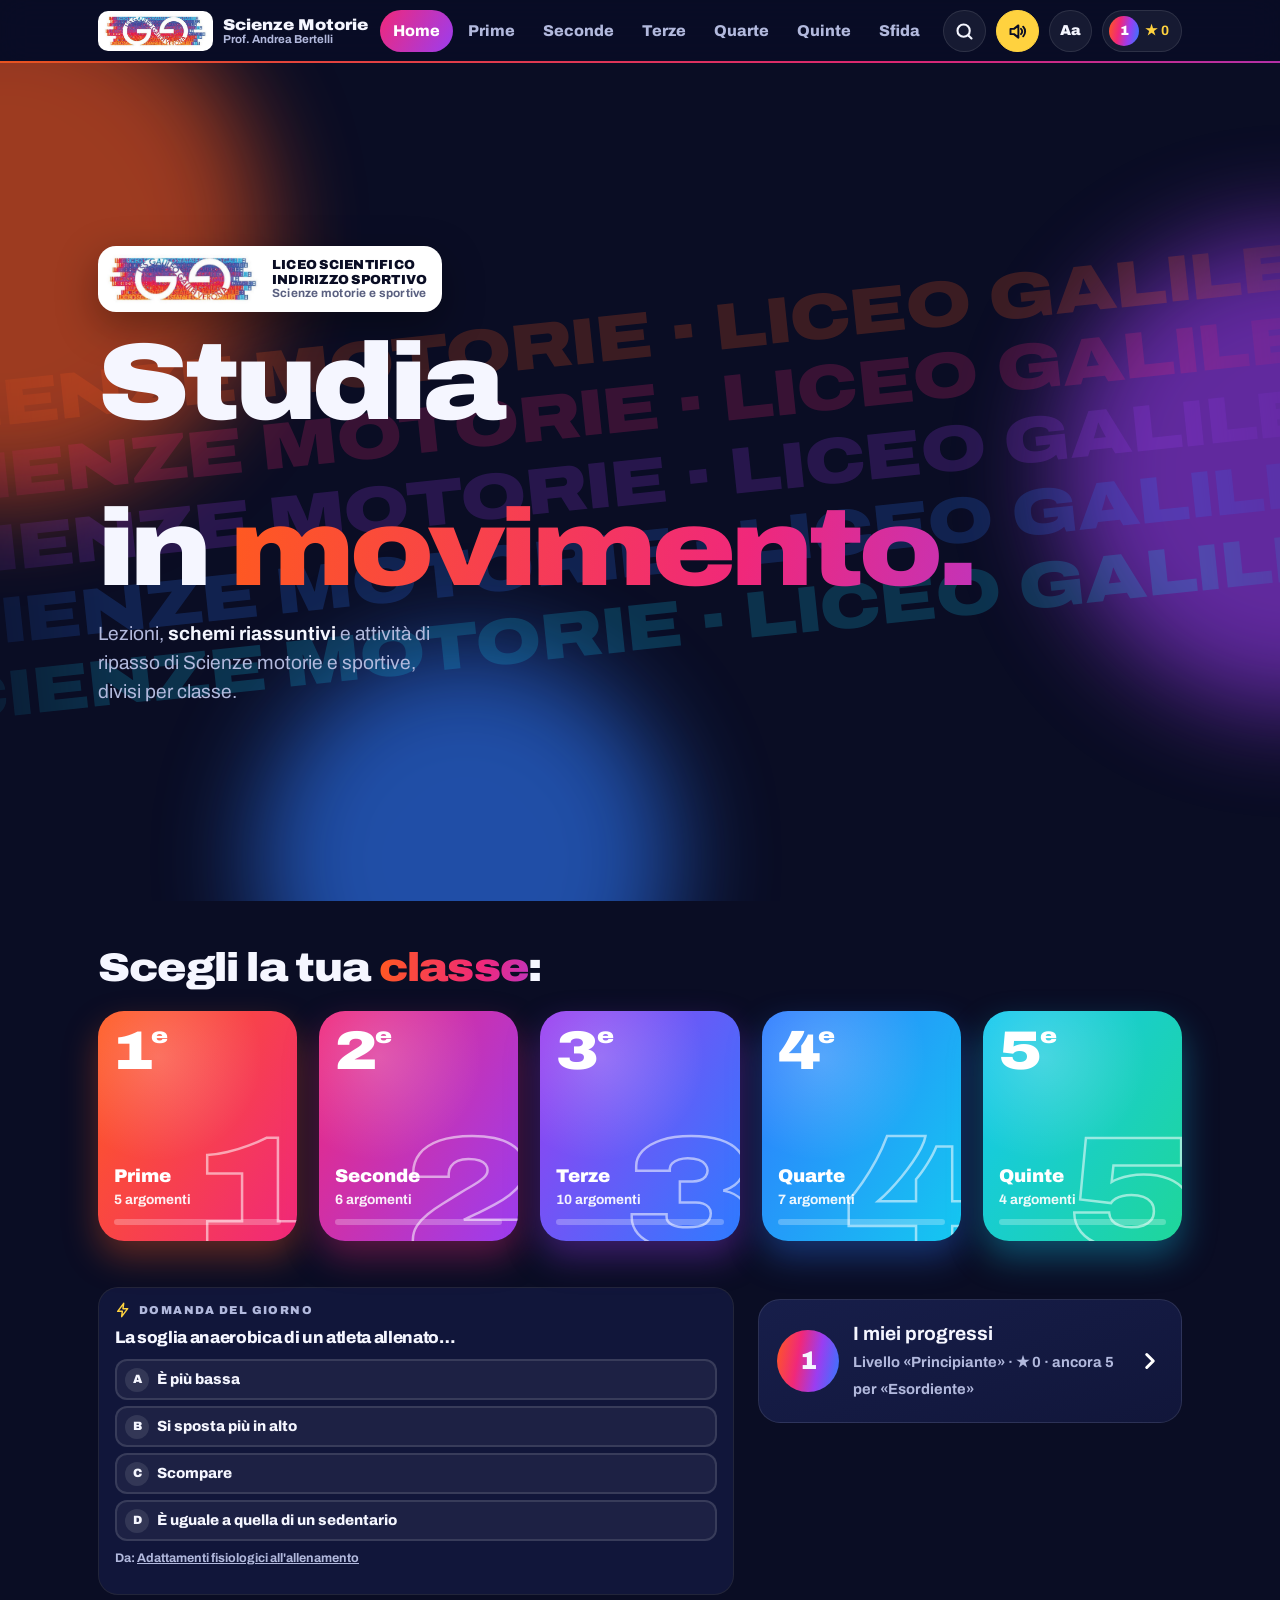
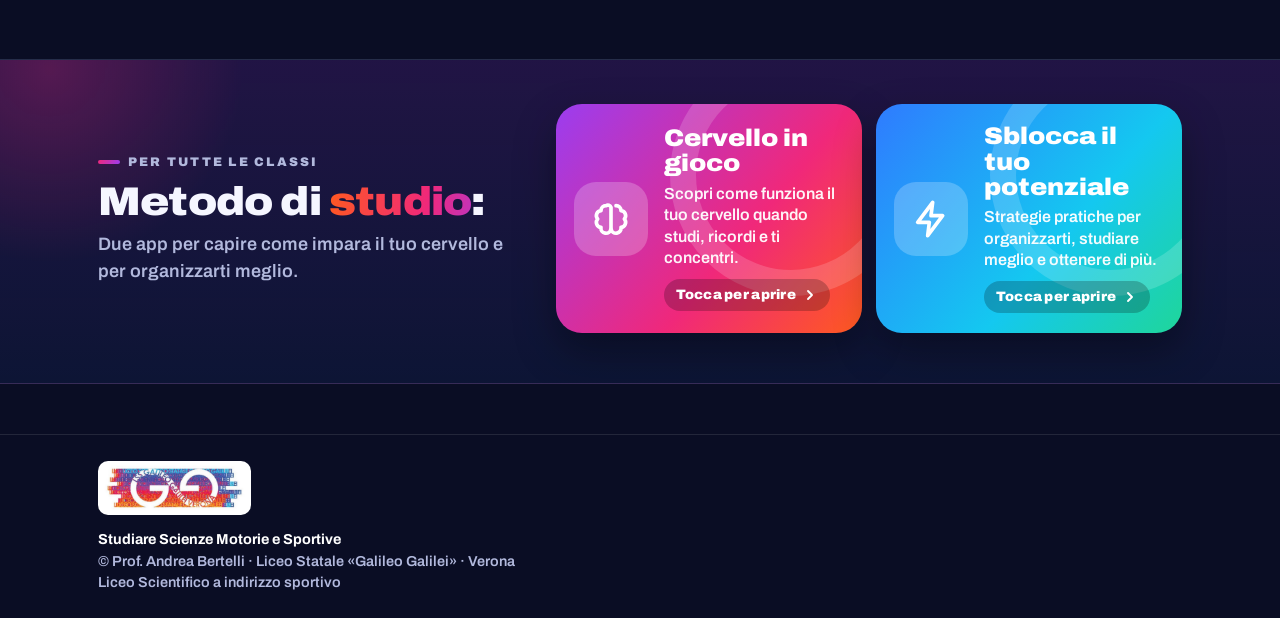
==== commit ba99e2d1: "Home più pulita, consigli di studio per argomento, coordinazione anche in quarta - Domanda del giorn" ====
--- a/index.html
+++ b/index.html
@@ -82,7 +82,7 @@
   <script src="data/laboratori.js"></script>
   <script src="data/nuovi-argomenti.js"></script>
   <script src="data/domande.js"></script>
-  <script src="data/settimana.js"></script>
+  <script src="data/consigli.js"></script>
   <script src="data/orale.js"></script>
   <script src="assets/lab.js"></script>
   <script src="data/lezioni/la-salute-dinamica.js"></script>
--- a/assets/style.css
+++ b/assets/style.css
@@ -1448,3 +1448,43 @@
   .path-s a small { font-size: .72rem; }
   .path-s a::after { inset: 0 0 0 40px; }
 }
+
+/* v5.1 — domanda del giorno discreta, riquadri del metodo animati, consigli di studio */
+.daily-mini .daily { background: var(--line); animation: none; padding: 1px; border-radius: 20px; }
+.daily-mini .daily > .in { border-radius: 19px; padding: 14px 16px; }
+.daily-mini .daily .top-row { margin-bottom: 8px; }
+.daily-mini .daily .badge { font-size: .72rem; color: var(--muted); }
+.daily-mini .daily .badge svg { width: 16px; height: 16px; animation: none; }
+.daily-mini .daily h3 { font-size: 1.05rem; line-height: 1.3; margin-bottom: 10px; font-weight: 800; }
+.daily-mini .daily .opts { gap: 6px; }
+.daily-mini .daily .opt { min-height: 0; padding: 9px 12px 9px 40px; font-size: .92rem; border-radius: 12px; }
+.daily-mini .daily .opt::before { width: 24px; height: 24px; font-size: .75rem; left: 8px; }
+.daily-mini .daily .feedback { font-size: .9rem; }
+.daily-mini .daily .src { font-size: .78rem; margin-top: 8px; }
+
+.hl { animation: hlGlow 2.8s ease-in-out infinite; }
+.hl2 { animation-delay: -1.4s; }
+.hl::after { content: ""; position: absolute; inset: 0; z-index: -1; background: linear-gradient(105deg, transparent 30%, rgba(255, 255, 255, .28) 50%, transparent 70%); transform: translateX(-120%); animation: hlShine 3.6s ease-in-out infinite; pointer-events: none; }
+.hl2::after { animation-delay: -1.8s; }
+.hl-tx small { display: inline-flex; align-items: center; gap: 6px; word-break: normal; }
+.hl-tx small svg { width: 16px; height: 16px; stroke: #fff; }
+.hl:hover, .hl:focus-visible { transform: translateY(-3px) scale(1.015); }
+@keyframes hlGlow { 0%, 100% { box-shadow: 0 18px 40px rgba(0, 0, 0, .35), 0 0 0 0 rgba(255, 255, 255, 0); } 50% { box-shadow: 0 18px 40px rgba(0, 0, 0, .35), 0 0 0 6px rgba(255, 255, 255, .22); } }
+@keyframes hlShine { 0%, 55% { transform: translateX(-120%); } 85%, 100% { transform: translateX(120%); } }
+@media (prefers-reduced-motion: reduce) { .hl, .hl::after { animation: none; } }
+
+.tips { margin: 0 0 16px; border-radius: 20px; background: var(--card); border: 1px solid var(--line); }
+.tips summary { list-style: none; cursor: pointer; display: grid; grid-template-columns: 44px 1fr auto; gap: 12px; align-items: center; padding: 12px 16px; }
+.tips summary::-webkit-details-marker { display: none; }
+.tips summary::after { content: "+"; font-size: 1.6rem; font-weight: 900; color: var(--k); transition: transform .25s; }
+.tips[open] summary::after { transform: rotate(45deg); }
+.tips summary svg { width: 44px; height: 44px; padding: 9px; border-radius: 14px; background: var(--kg); stroke: #fff; }
+.tips summary b { display: block; font-size: 1.12rem; }
+.tips summary small { color: var(--muted); font-weight: 700; font-size: .85rem; }
+.tips ol { list-style: none; margin: 0; padding: 0 16px 6px; display: grid; gap: 10px; counter-reset: tp; }
+@media (min-width: 900px) { .tips ol { grid-template-columns: repeat(3, 1fr); } }
+.tips li { counter-increment: tp; padding: 12px 14px; border-radius: 14px; background: rgba(255, 255, 255, .05); }
+.tips li b { display: block; margin-bottom: 4px; }
+.tips li b::before { content: counter(tp) ". "; color: var(--k); }
+.tips li span { color: var(--muted); line-height: 1.45; }
+.tips-n { margin: 6px 16px 14px; font-size: .9rem; color: var(--muted); }
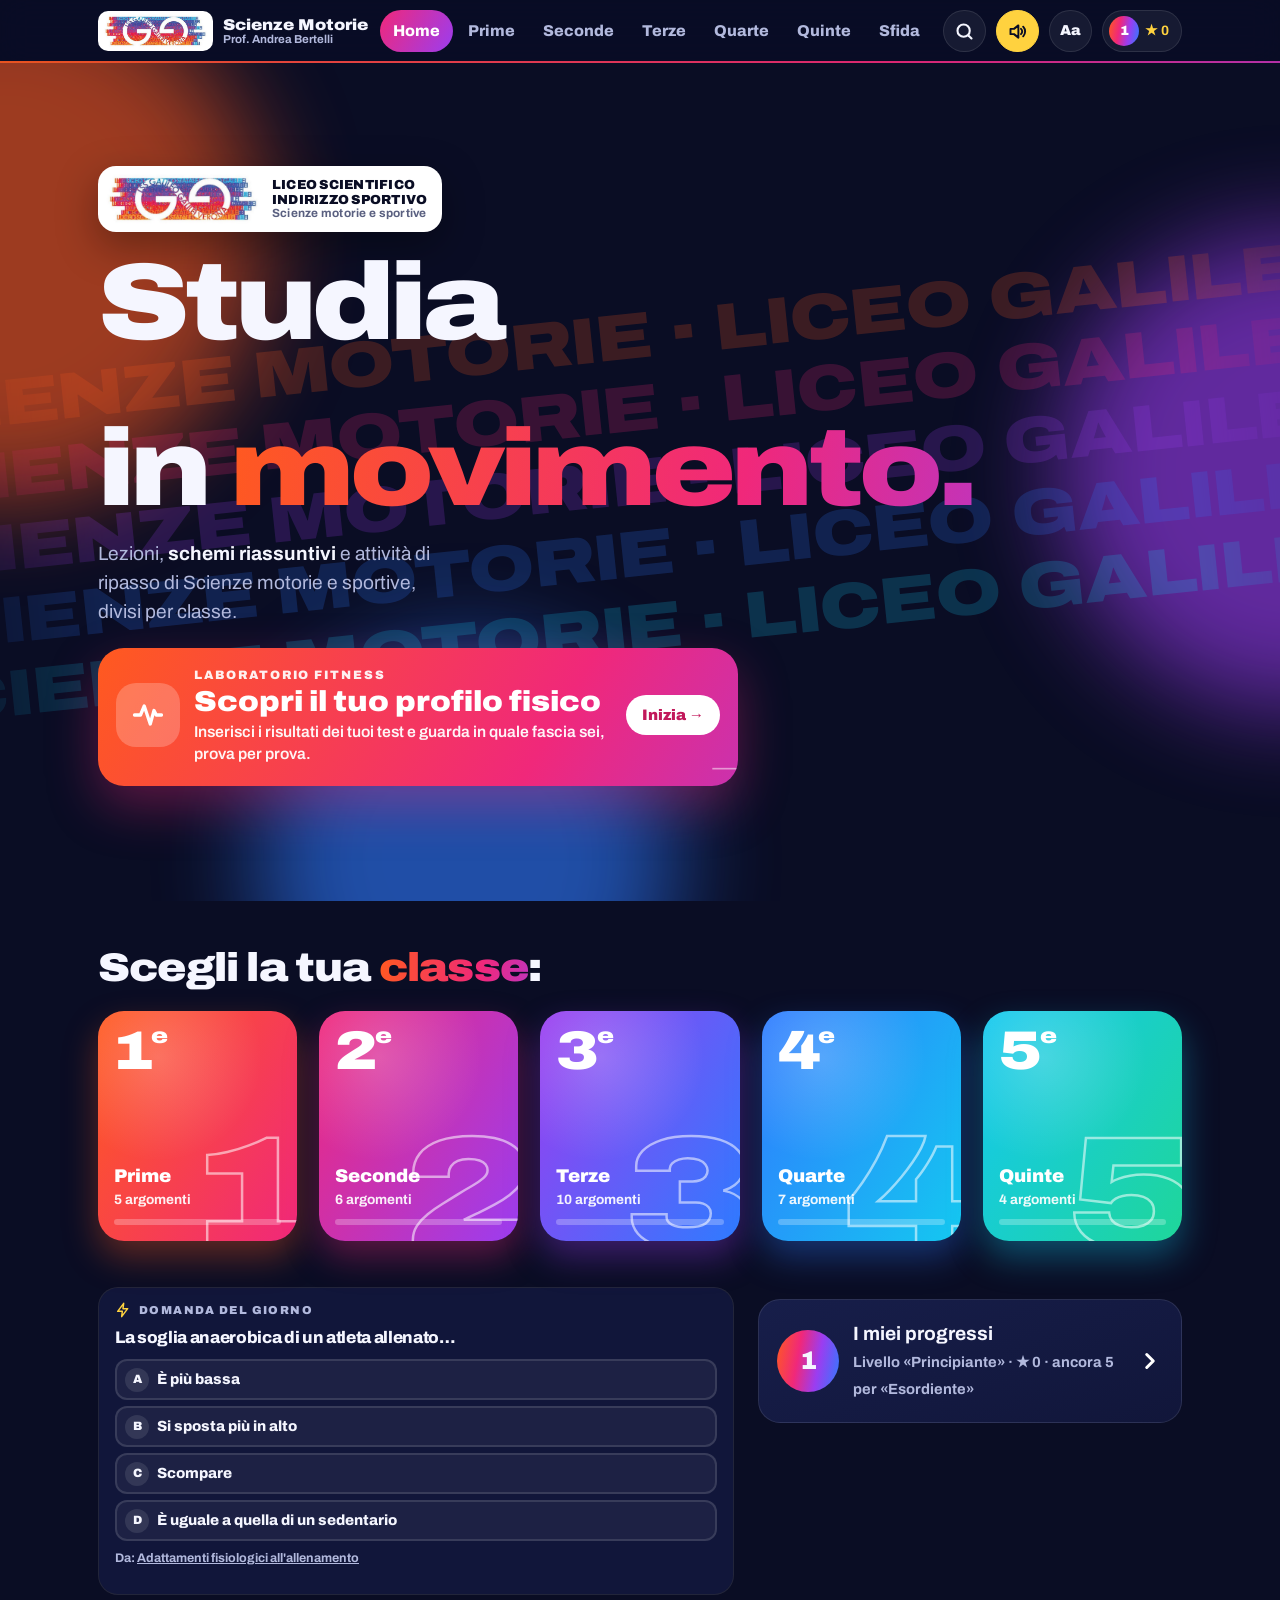
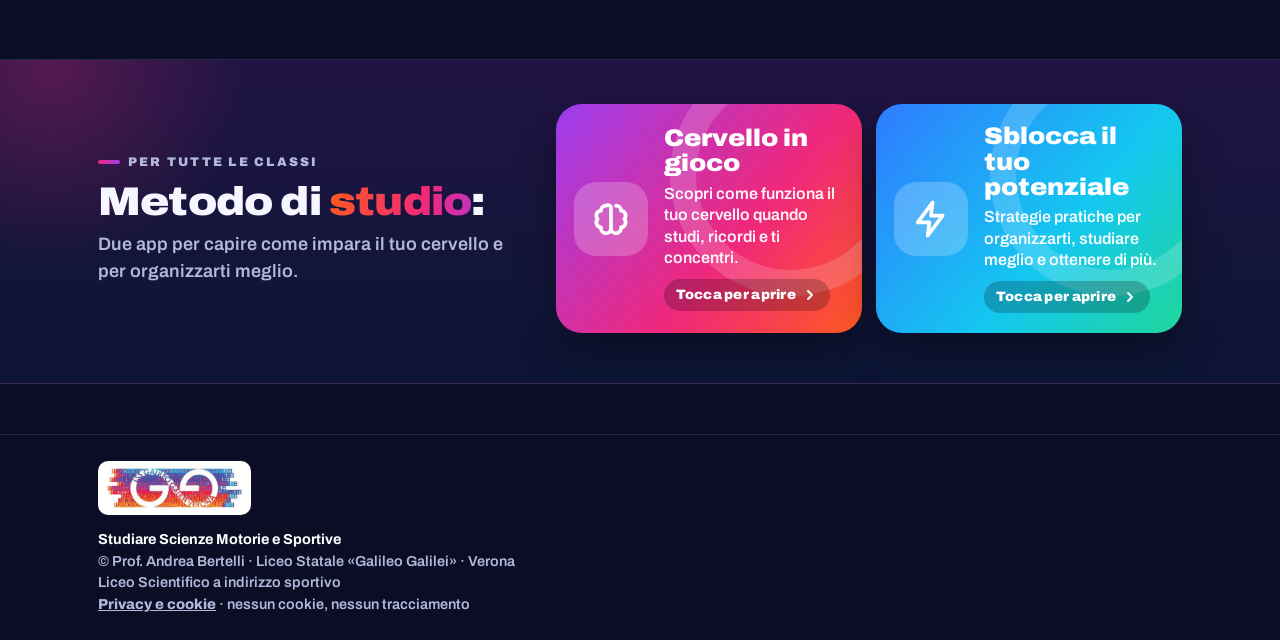
==== commit d1519193: "Laboratorio fitness con banner animato; pagina privacy e cookie; nessuna richiesta esterna automatic" ====
--- a/index.html
+++ b/index.html
@@ -15,9 +15,8 @@
   <link rel="icon" href="assets/favicon.svg" type="image/svg+xml">
   <link rel="apple-touch-icon" href="assets/icon-180.png">
   <link rel="manifest" href="manifest.webmanifest">
-  <link rel="preconnect" href="https://fonts.googleapis.com">
-  <link rel="preconnect" href="https://fonts.gstatic.com" crossorigin>
-  <link href="https://fonts.googleapis.com/css2?family=Archivo:wdth,wght@100..125,500..900&family=Oswald:wght@500;600;700&family=Source+Serif+4:ital,opsz,wght@1,8..60,400&display=swap" rel="stylesheet">
+  <link rel="preload" href="assets/fonts/archivo-latin-wdth-normal.woff2" as="font" type="font/woff2" crossorigin>
+  <link rel="stylesheet" href="assets/fonts/fonts.css">
   <link rel="stylesheet" href="assets/style.css">
 </head>
 <body>
@@ -48,7 +47,7 @@
   <footer class="foot">
     <div class="wrap">
       <img class="lg" src="assets/logo-galilei.jpg" alt="Liceo Statale Galileo Galilei Verona" width="406" height="132" loading="lazy">
-      <div><b>Studiare Scienze Motorie e Sportive</b><br>© Prof. Andrea Bertelli · Liceo Statale «Galileo Galilei» · Verona<br>Liceo Scientifico a indirizzo sportivo</div>
+      <div><b>Studiare Scienze Motorie e Sportive</b><br>© Prof. Andrea Bertelli · Liceo Statale «Galileo Galilei» · Verona<br>Liceo Scientifico a indirizzo sportivo<br><a class="foot-l" href="#/privacy">Privacy e cookie</a> · nessun cookie, nessun tracciamento</div>
     </div>
   </footer>
 
@@ -79,6 +78,8 @@
   <script src="data/giochi-extra.js"></script>
   <script src="data/schemi.js"></script>
   <script src="assets/illustrazioni.js"></script>
+  <script src="data/fitness.js"></script>
+  <script src="assets/fitness.js"></script>
   <script src="data/laboratori.js"></script>
   <script src="data/nuovi-argomenti.js"></script>
   <script src="data/domande.js"></script>
--- a/assets/fonts/fonts.css
+++ b/assets/fonts/fonts.css
@@ -0,0 +1,10 @@
+/* Caratteri ospitati sul sito (licenza SIL Open Font License, vedi OFL.txt):
+   nessuna richiesta a Google Fonts o ad altri server esterni. */
+@font-face { font-family: "Archivo"; font-style: normal; font-display: swap; font-weight: 100 900; font-stretch: 62% 125%; src: url(archivo-latin-wdth-normal.woff2) format("woff2-variations"), url(archivo-latin-wdth-normal.woff2) format("woff2"); unicode-range: U+0000-00FF,U+0131,U+0152-0153,U+02BB-02BC,U+02C6,U+02DA,U+02DC,U+0304,U+0308,U+0329,U+2000-206F,U+20AC,U+2122,U+2191,U+2193,U+2212,U+2215,U+FEFF,U+FFFD; }
+@font-face { font-family: "Archivo"; font-style: normal; font-display: swap; font-weight: 100 900; font-stretch: 62% 125%; src: url(archivo-latin-ext-wdth-normal.woff2) format("woff2-variations"), url(archivo-latin-ext-wdth-normal.woff2) format("woff2"); unicode-range: U+0100-02BA,U+02BD-02C5,U+02C7-02CC,U+02CE-02D7,U+02DD-02FF,U+0304,U+0308,U+0329,U+1D00-1DBF,U+1E00-1E9F,U+1EF2-1EFF,U+2020,U+20A0-20AB,U+20AD-20C0,U+2113,U+2C60-2C7F,U+A720-A7FF; }
+@font-face { font-family: "Oswald"; font-style: normal; font-display: swap; font-weight: 200 700; src: url(oswald-latin-wght-normal.woff2) format("woff2-variations"), url(oswald-latin-wght-normal.woff2) format("woff2"); unicode-range: U+0000-00FF,U+0131,U+0152-0153,U+02BB-02BC,U+02C6,U+02DA,U+02DC,U+0304,U+0308,U+0329,U+2000-206F,U+20AC,U+2122,U+2191,U+2193,U+2212,U+2215,U+FEFF,U+FFFD; }
+@font-face { font-family: "Source Serif 4"; font-style: italic; font-display: swap; font-weight: 200 900; src: url(source-serif-4-latin-opsz-italic.woff2) format("woff2-variations"), url(source-serif-4-latin-opsz-italic.woff2) format("woff2"); unicode-range: U+0000-00FF,U+0131,U+0152-0153,U+02BB-02BC,U+02C6,U+02DA,U+02DC,U+0304,U+0308,U+0329,U+2000-206F,U+20AC,U+2122,U+2191,U+2193,U+2212,U+2215,U+FEFF,U+FFFD; }
+@font-face { font-family: "Atkinson Hyperlegible"; font-style: normal; font-display: swap; font-weight: 400; src: url(atkinson-hyperlegible-latin-400-normal.woff2) format("woff2"); unicode-range: U+0000-00FF,U+0131,U+0152-0153,U+02BB-02BC,U+02C6,U+02DA,U+02DC,U+0304,U+0308,U+0329,U+2000-206F,U+20AC,U+2122,U+2191,U+2193,U+2212,U+2215,U+FEFF,U+FFFD; }
+@font-face { font-family: "Atkinson Hyperlegible"; font-style: normal; font-display: swap; font-weight: 700; src: url(atkinson-hyperlegible-latin-700-normal.woff2) format("woff2"); unicode-range: U+0000-00FF,U+0131,U+0152-0153,U+02BB-02BC,U+02C6,U+02DA,U+02DC,U+0304,U+0308,U+0329,U+2000-206F,U+20AC,U+2122,U+2191,U+2193,U+2212,U+2215,U+FEFF,U+FFFD; }
+@font-face { font-family: "Inter"; font-style: normal; font-display: swap; font-weight: 100 900; src: url(inter-latin-wght-normal.woff2) format("woff2"); unicode-range: U+0000-00FF,U+0131,U+0152-0153,U+02BB-02BC,U+02C6,U+02DA,U+02DC,U+0304,U+0308,U+0329,U+2000-206F,U+20AC,U+2122,U+2191,U+2193,U+2212,U+2215,U+FEFF,U+FFFD; }
+@font-face { font-family: "Source Serif 4"; font-style: normal; font-display: swap; font-weight: 200 900; src: url(source-serif-4-latin-opsz-normal.woff2) format("woff2"); unicode-range: U+0000-00FF,U+0131,U+0152-0153,U+02BB-02BC,U+02C6,U+02DA,U+02DC,U+0304,U+0308,U+0329,U+2000-206F,U+20AC,U+2122,U+2191,U+2193,U+2212,U+2215,U+FEFF,U+FFFD; }
--- a/assets/style.css
+++ b/assets/style.css
@@ -1488,3 +1488,92 @@
 .tips li b::before { content: counter(tp) ". "; color: var(--k); }
 .tips li span { color: var(--muted); line-height: 1.45; }
 .tips-n { margin: 6px 16px 14px; font-size: .9rem; color: var(--muted); }
+
+/* v6 — Laboratorio fitness, privacy */
+.fitban { position: relative; overflow: hidden; isolation: isolate; display: grid; grid-template-columns: 64px 1fr; gap: 14px; align-items: center; padding: 18px 18px 22px; border-radius: 26px; text-decoration: none; color: #fff; max-width: 640px;
+  background: linear-gradient(120deg, #FF5A1F, #F0287A, #9B3DF0, #2F7BFF, #FF5A1F); background-size: 300% 100%; animation: fbFlow 8s linear infinite, rise .8s var(--ease) .5s both; box-shadow: 0 20px 50px rgba(240, 40, 122, .35); }
+.fitban.small { margin: 0 0 22px; max-width: none; }
+.fb-ic { width: 64px; height: 64px; border-radius: 20px; background: rgba(255, 255, 255, .22); display: grid; place-items: center; animation: fbBeat 1.2s ease-in-out infinite; }
+.fb-ic svg { width: 36px; height: 36px; stroke: #fff; }
+.fb-tx small { display: block; font-weight: 900; font-size: .76rem; letter-spacing: .16em; text-transform: uppercase; opacity: .92; }
+.fb-tx b { display: block; font-size: clamp(1.35rem, 5vw, 1.8rem); font-weight: 900; font-stretch: 110%; line-height: 1.05; margin: 3px 0 4px; }
+.fb-tx span { display: block; font-weight: 600; font-size: .98rem; line-height: 1.35; opacity: .95; }
+.fb-go { grid-column: 2; justify-self: start; font-weight: 900; background: #fff; color: #C2185B; padding: 9px 16px; border-radius: 999px; font-size: .95rem; }
+@media (min-width: 700px) { .fitban { grid-template-columns: 64px 1fr auto; } .fb-go { grid-column: 3; justify-self: end; } }
+.fitban .ecg { position: absolute; left: 0; right: 0; bottom: 0; width: 100%; height: 40px; z-index: -1; opacity: .5; }
+.ecg path { fill: none; stroke: #fff; stroke-width: 2.5; stroke-linejoin: round; stroke-dasharray: 420; stroke-dashoffset: 420; animation: ecg 2.6s linear infinite; }
+.fitban:hover { transform: translateY(-2px); }
+@keyframes fbFlow { to { background-position: 300% 0; } }
+@keyframes fbBeat { 0%, 100% { transform: scale(1); } 15% { transform: scale(1.12); } 30% { transform: scale(1); } 45% { transform: scale(1.08); } }
+@keyframes ecg { to { stroke-dashoffset: 0; } }
+@media (prefers-reduced-motion: reduce) { .fitban, .fb-ic, .ecg path { animation: none; } .ecg path { stroke-dashoffset: 0; } }
+
+.fit-band { position: relative; }
+.fit-band .ecg { display: block; width: 100%; max-width: 520px; height: 50px; margin-top: 10px; }
+.fit-h { display: flex; align-items: center; flex-wrap: wrap; gap: 10px; font-size: clamp(1.4rem, 5vw, 1.9rem); margin: 26px 0 12px; }
+.fit-h span { width: 38px; height: 38px; border-radius: 12px; background: var(--grad); display: grid; place-items: center; font-size: 1.1rem; }
+.fit-h small { font-size: .9rem; font-weight: 700; color: var(--muted); }
+.fit-who .fit-h { margin-top: 0; }
+.fit-tests { display: grid; gap: 12px; }
+@media (min-width: 700px) { .fit-tests { grid-template-columns: 1fr 1fr; } }
+@media (min-width: 1050px) { .fit-tests { grid-template-columns: repeat(3, 1fr); } }
+.ftest { display: grid; gap: 10px; align-content: start; transition: border-color .2s; }
+.ftest.done { border-color: color-mix(in srgb, var(--ok) 55%, transparent); }
+.ft-top b { display: block; font-size: 1.15rem; } .ft-top small { color: var(--muted); font-weight: 800; text-transform: uppercase; letter-spacing: .1em; font-size: .72rem; }
+.ftest .tf input { font-size: 1.3rem; }
+.ftest .ft-bar i { height: 12px; opacity: .35; }
+.ftest .ft-bar i.on { opacity: 1; box-shadow: 0 0 0 2px #fff; }
+.ft-res { margin: 0; font-weight: 700; color: var(--muted); }
+.c0 { color: #FF6B85; } .c1 { color: #FFAA5C; } .c2 { color: #FFD23F; } .c3 { color: #8BE39C; } .c4 { color: #1FD69A; }
+.ft-how summary { cursor: pointer; font-weight: 800; color: var(--k, #8FB4FF); font-size: .92rem; }
+.ft-how ol { margin: 8px 0 0; padding-left: 20px; color: var(--muted); font-size: .94rem; display: grid; gap: 4px; }
+.fit-grid { display: grid; gap: 12px; margin-bottom: 12px; }
+@media (min-width: 800px) { .fit-grid { grid-template-columns: 1fr 1fr; } }
+.fit-empty { color: var(--muted); font-weight: 700; }
+.lv-big { font-size: clamp(2.4rem, 9vw, 3.4rem); font-weight: 900; font-stretch: 112%; line-height: 1; margin: 6px 0 12px; }
+.lv-scale { display: grid; grid-template-columns: repeat(5, 1fr); gap: 5px; margin-bottom: 12px; }
+.lv-scale i { height: 12px; border-radius: 6px; background: rgba(255, 255, 255, .12); }
+.lv-scale i.on { background: currentColor; box-shadow: 0 0 0 2px #fff; }
+.fit-rad { display: grid; place-items: center; }
+.fit-radar { width: 100%; max-width: 360px; height: auto; }
+.fit-radar .rg { fill: none; stroke: rgba(255, 255, 255, .14); stroke-width: 1; }
+.fit-radar .rg.mid { stroke: rgba(255, 255, 255, .32); stroke-dasharray: 4 4; }
+.fit-radar .rp { fill: rgba(240, 40, 122, .35); stroke: #F0287A; stroke-width: 3; stroke-linejoin: round; }
+.fit-radar .rd { fill: #fff; }
+.fit-radar text { fill: #fff; font-size: 13px; font-weight: 800; font-family: var(--sans); }
+.fit-radar text.off { fill: rgba(255, 255, 255, .4); }
+.fit-tip h3 { margin: 4px 0 8px; font-size: 1.4rem; }
+.fit-tip .chip { display: inline-block; margin-top: 6px; text-decoration: none; color: #fff; background: rgba(255, 255, 255, .12); padding: 7px 12px; }
+.fit-tab table { width: 100%; border-collapse: collapse; }
+.fit-tab th, .fit-tab td { text-align: left; padding: 9px 6px; border-bottom: 1px solid var(--line); vertical-align: top; }
+.fit-tab th { font-size: .78rem; text-transform: uppercase; letter-spacing: .1em; color: var(--muted); }
+.fit-tab td small { color: var(--muted); }
+.fit-tab em { display: block; font-style: normal; font-size: .8rem; color: var(--muted); }
+.fit-tab em.up { color: var(--ok); } .fit-tab em.dn { color: #FF9AAC; }
+.fit-act { display: flex; flex-wrap: wrap; gap: 10px; align-items: center; margin: 16px 0; }
+.fit-hist { margin-bottom: 12px; }
+.fh-list { display: grid; gap: 8px; margin-bottom: 12px; }
+.fh { display: flex; flex-wrap: wrap; gap: 6px; align-items: center; font-size: .86rem; }
+.fh span { font-weight: 900; margin-right: 4px; }
+.fh em { font-style: normal; font-weight: 700; padding: 3px 9px; border-radius: 999px; background: rgba(255, 255, 255, .07); }
+.fit-note p { margin: 0 0 10px; line-height: 1.5; }
+@media print {
+  .fit-noprint, .fit-band .ecg, .ft-how, .fitban { display: none !important; }
+  .fit-wrap .card, .fit-tab td, .fit-tab th { background: #fff !important; color: #111 !important; border-color: #ccc !important; box-shadow: none !important; }
+  .band { background: none !important; color: #111 !important; }
+  .band * { color: #111 !important; }
+  .fit-radar text { fill: #111; } .fit-radar .rg { stroke: #bbb; }
+}
+
+.prv { display: grid; gap: 14px; max-width: 900px; }
+.prv h3 { margin-bottom: 8px; }
+.prv p, .prv li { line-height: 1.55; }
+.prv ul { padding-left: 20px; display: grid; gap: 6px; margin: 8px 0 12px; }
+.prv-sum { border: 2px solid color-mix(in srgb, var(--ok) 55%, transparent); }
+.prv-sum h2 { font-size: 1.6rem; margin: 0 0 6px; }
+.foot-l { color: inherit; font-weight: 800; }
+.embed-load { width: 100%; min-height: 200px; display: grid; place-items: center; align-content: center; gap: 6px; border: 0; background: linear-gradient(135deg, var(--b), var(--p)); color: #fff; font: inherit; font-weight: 900; font-size: 1.1rem; cursor: pointer; }
+.embed-load svg { width: 50px; height: 50px; padding: 12px; border-radius: 50%; background: rgba(0, 0, 0, .35); stroke: #fff; fill: #fff; }
+.embed-load small { font-weight: 600; font-size: .85rem; opacity: .9; }
+.fit-vo { margin: 4px 0 0; padding: 10px 14px; border-radius: 14px; background: rgba(255, 255, 255, .06); border-left: 4px solid var(--b); }
+.fit-radar { max-width: 420px; }
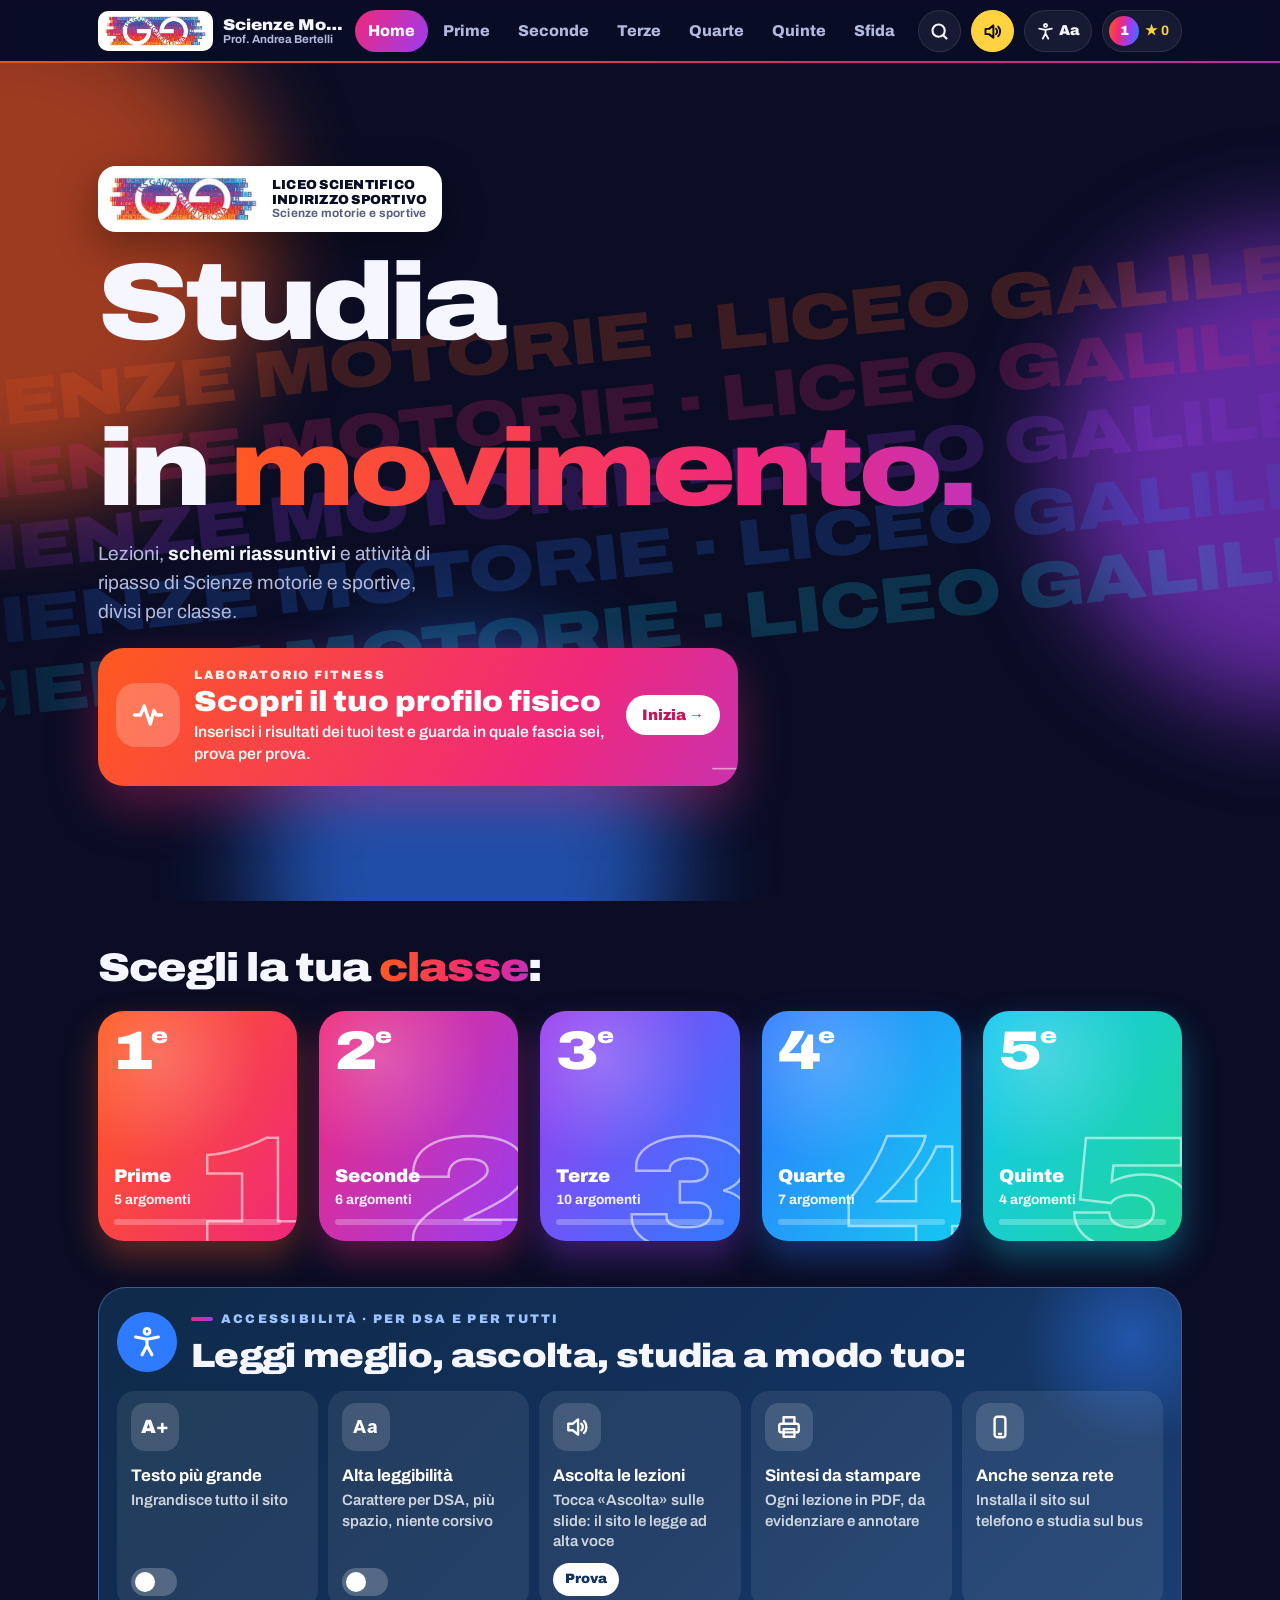
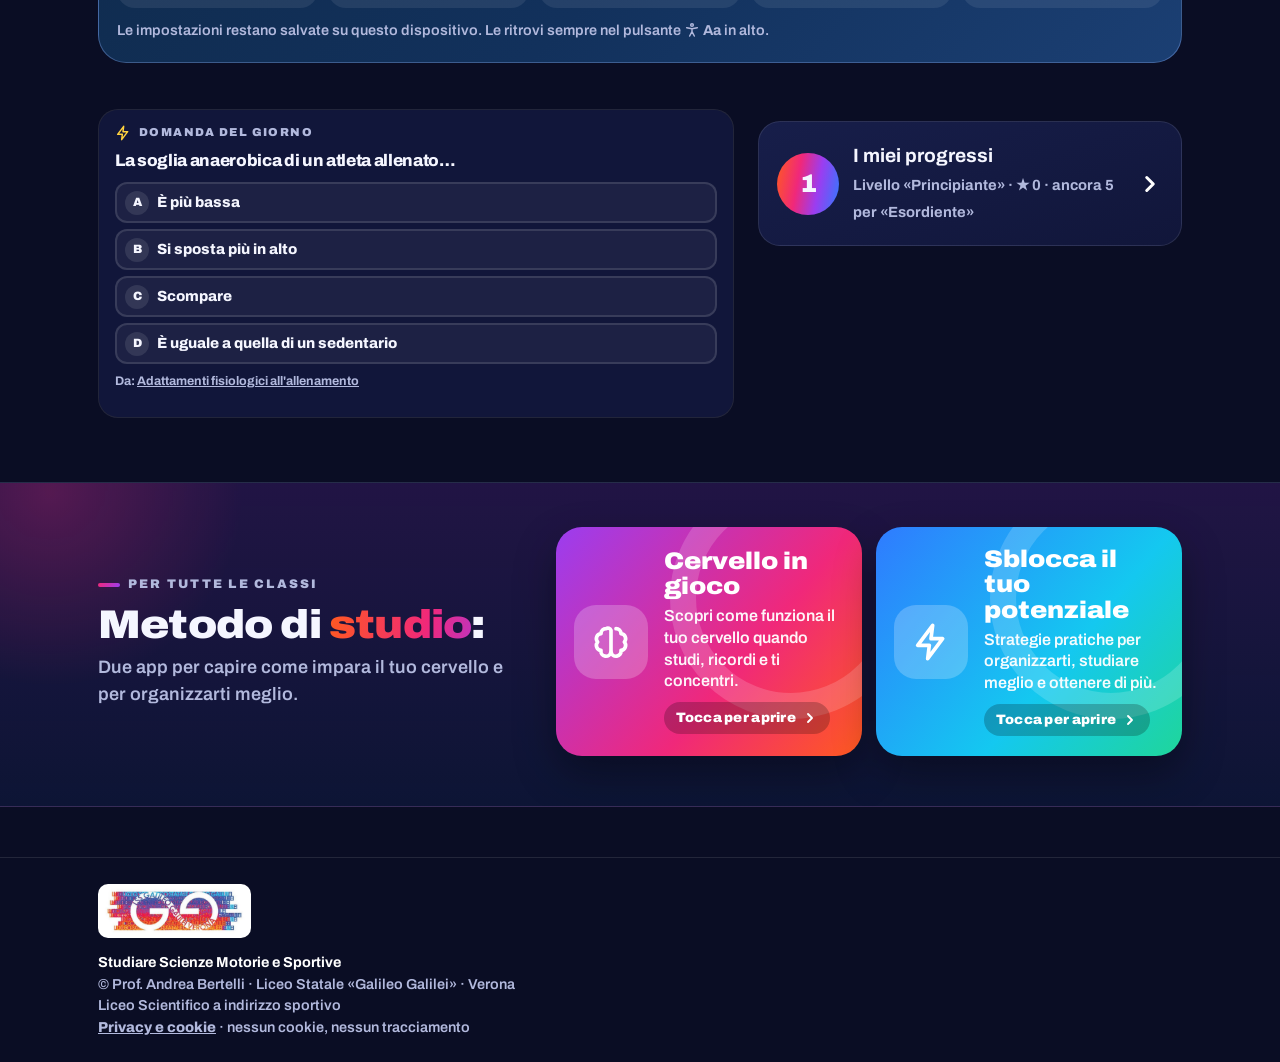
==== commit 628fd88a: "Accessibilità in evidenza: banner in home, barra «Per leggere meglio» nelle lezioni, pulsante con ic" ====
--- a/index.html
+++ b/index.html
@@ -37,7 +37,7 @@
       </nav>
       <a class="ibtn" href="#/cerca" aria-label="Cerca"><svg viewBox="0 0 24 24" fill="none" stroke-width="2.4" stroke-linecap="round"><circle cx="11" cy="11" r="7"/><path d="m20 20-3.5-3.5"/></svg></a>
       <button class="ibtn" id="sndBtn" aria-pressed="true" aria-label="Suoni"></button>
-      <button class="ibtn" id="bigBtn" aria-pressed="false" aria-expanded="false" aria-controls="rpop" aria-label="Leggibilità: testo grande e alta leggibilità">Aa</button>
+      <button class="ibtn" id="bigBtn" aria-pressed="false" aria-expanded="false" aria-controls="rpop" aria-label="Accessibilità: testo grande e alta leggibilità"><svg viewBox="0 0 24 24" fill="none" stroke-width="2.3" stroke-linecap="round" stroke-linejoin="round"><circle cx="12" cy="4.5" r="2"/><path d="M4 8.5l8 1.5 8-1.5M12 10v4.5M12 14.5 8.5 21M12 14.5l3.5 6.5"/></svg><span class="bb-l">Aa</span></button>
       <a class="ibtn lvl" href="#/trofei" id="lvlBtn" aria-label="Il mio livello"></a>
     </div>
   </header>
--- a/assets/style.css
+++ b/assets/style.css
@@ -1577,3 +1577,46 @@
 .embed-load small { font-weight: 600; font-size: .85rem; opacity: .9; }
 .fit-vo { margin: 4px 0 0; padding: 10px 14px; border-radius: 14px; background: rgba(255, 255, 255, .06); border-left: 4px solid var(--b); }
 .fit-radar { max-width: 420px; }
+
+/* v6.1 — accessibilità visibile */
+#bigBtn { display: inline-flex; gap: 4px; align-items: center; padding: 0 11px; }
+#bigBtn svg { width: 19px; height: 19px; }
+.bb-l { font-weight: 900; }
+.a11y { position: relative; overflow: hidden; border-radius: 28px; padding: 22px 18px; background: linear-gradient(135deg, #0F2A4A, #12315C 55%, #1B3F73); border: 1.5px solid rgba(143, 180, 255, .35); }
+.a11y::before { content: ""; position: absolute; right: -60px; top: -60px; width: 220px; height: 220px; border-radius: 50%; background: radial-gradient(circle, rgba(47, 123, 255, .45), transparent 70%); animation: blob 12s ease-in-out infinite; pointer-events: none; }
+.a11y-h { display: grid; grid-template-columns: 60px 1fr; gap: 14px; align-items: center; margin-bottom: 16px; position: relative; }
+.a11y-ic { width: 60px; height: 60px; border-radius: 50%; background: #2F7BFF; display: grid; place-items: center; box-shadow: 0 0 0 0 rgba(47, 123, 255, .6); animation: a11yRing 2.4s ease-out infinite; }
+.a11y-ic svg { width: 34px; height: 34px; stroke: #fff; }
+.a11y-h h2 { font-size: clamp(1.45rem, 5.4vw, 2.1rem); line-height: 1.1; margin: 0; }
+.a11y-h .kicker { color: #9CC2FF; }
+.a11y-g { display: grid; gap: 10px; position: relative; }
+@media (min-width: 760px) { .a11y-g { grid-template-columns: repeat(2, 1fr); } }
+@media (min-width: 1100px) { .a11y-g { grid-template-columns: repeat(5, 1fr); } }
+.a11y-t { display: grid; grid-template-columns: 48px 1fr auto; gap: 12px; align-items: center; padding: 12px 14px; border-radius: 18px; background: rgba(255, 255, 255, .08); color: #fff; text-decoration: none; position: relative; }
+@media (min-width: 1100px) { .a11y-t { grid-template-columns: 1fr auto; grid-template-rows: auto 1fr; align-items: start; } .a11y-t .at-tx { grid-column: 1 / -1; } }
+label.a11y-t, a.a11y-t { cursor: pointer; transition: background .2s, transform .2s var(--spring); }
+label.a11y-t:hover, a.a11y-t:hover { background: rgba(255, 255, 255, .14); }
+.a11y-t input { position: absolute; opacity: 0; pointer-events: none; }
+.at-ic { width: 48px; height: 48px; border-radius: 14px; background: rgba(255, 255, 255, .14); display: grid; place-items: center; font-weight: 900; font-size: 1.2rem; }
+.at-ic svg { width: 26px; height: 26px; stroke: #fff; }
+.dsa-a { font-family: "Atkinson Hyperlegible", Verdana, sans-serif; font-style: normal; letter-spacing: .04em; }
+.at-tx b { display: block; font-size: 1.05rem; }
+.at-tx small { display: block; color: rgba(255, 255, 255, .78); font-weight: 600; line-height: 1.35; margin-top: 2px; }
+.at-sw { width: 46px; height: 28px; border-radius: 99px; background: rgba(255, 255, 255, .22); position: relative; transition: background .2s; }
+.at-sw::after { content: ""; position: absolute; left: 4px; top: 4px; width: 20px; height: 20px; border-radius: 50%; background: #fff; transition: transform .25s var(--spring); }
+.a11y-t input:checked ~ .at-sw { background: var(--ok); }
+.a11y-t input:checked ~ .at-sw::after { transform: translateX(18px); }
+.a11y-t input:focus-visible ~ .at-sw { outline: 3px solid var(--gold); outline-offset: 2px; }
+.a11y-t:has(input:checked) { background: rgba(31, 214, 154, .16); }
+.a11y-t em { font-style: normal; font-weight: 900; font-size: .85rem; background: #fff; color: #12315C; padding: 6px 12px; border-radius: 999px; }
+@keyframes a11yRing { 0% { box-shadow: 0 0 0 0 rgba(47, 123, 255, .6); } 80%, 100% { box-shadow: 0 0 0 16px rgba(47, 123, 255, 0); } }
+@media (prefers-reduced-motion: reduce) { .a11y-ic, .a11y::before { animation: none; } }
+.rd-bar { display: flex; flex-wrap: wrap; gap: 8px; align-items: center; margin-top: 12px; }
+.rd-bar > span { display: inline-flex; align-items: center; gap: 6px; font-weight: 800; font-size: .92rem; color: var(--muted); }
+.rd-bar > span svg { width: 18px; height: 18px; stroke: #6FA3FF; }
+.rd-bar button { display: inline-flex; align-items: center; gap: 6px; font: inherit; font-weight: 900; font-size: .9rem; color: #fff; padding: 8px 13px; border-radius: 999px; border: 1.5px solid rgba(111, 163, 255, .5); background: rgba(47, 123, 255, .14); cursor: pointer; }
+.rd-bar button b { font-weight: 800; }
+.rd-bar button svg { width: 18px; height: 18px; stroke: #fff; }
+.rd-bar button[aria-pressed="true"] { background: var(--ok); border-color: var(--ok); color: #062b20; }
+.a11y-t em { justify-self: start; }
+@media (min-width: 1100px) { .a11y-t em, .a11y-t .at-sw { grid-column: 1; align-self: end; } .a11y-t .at-ic { grid-row: 1; } }
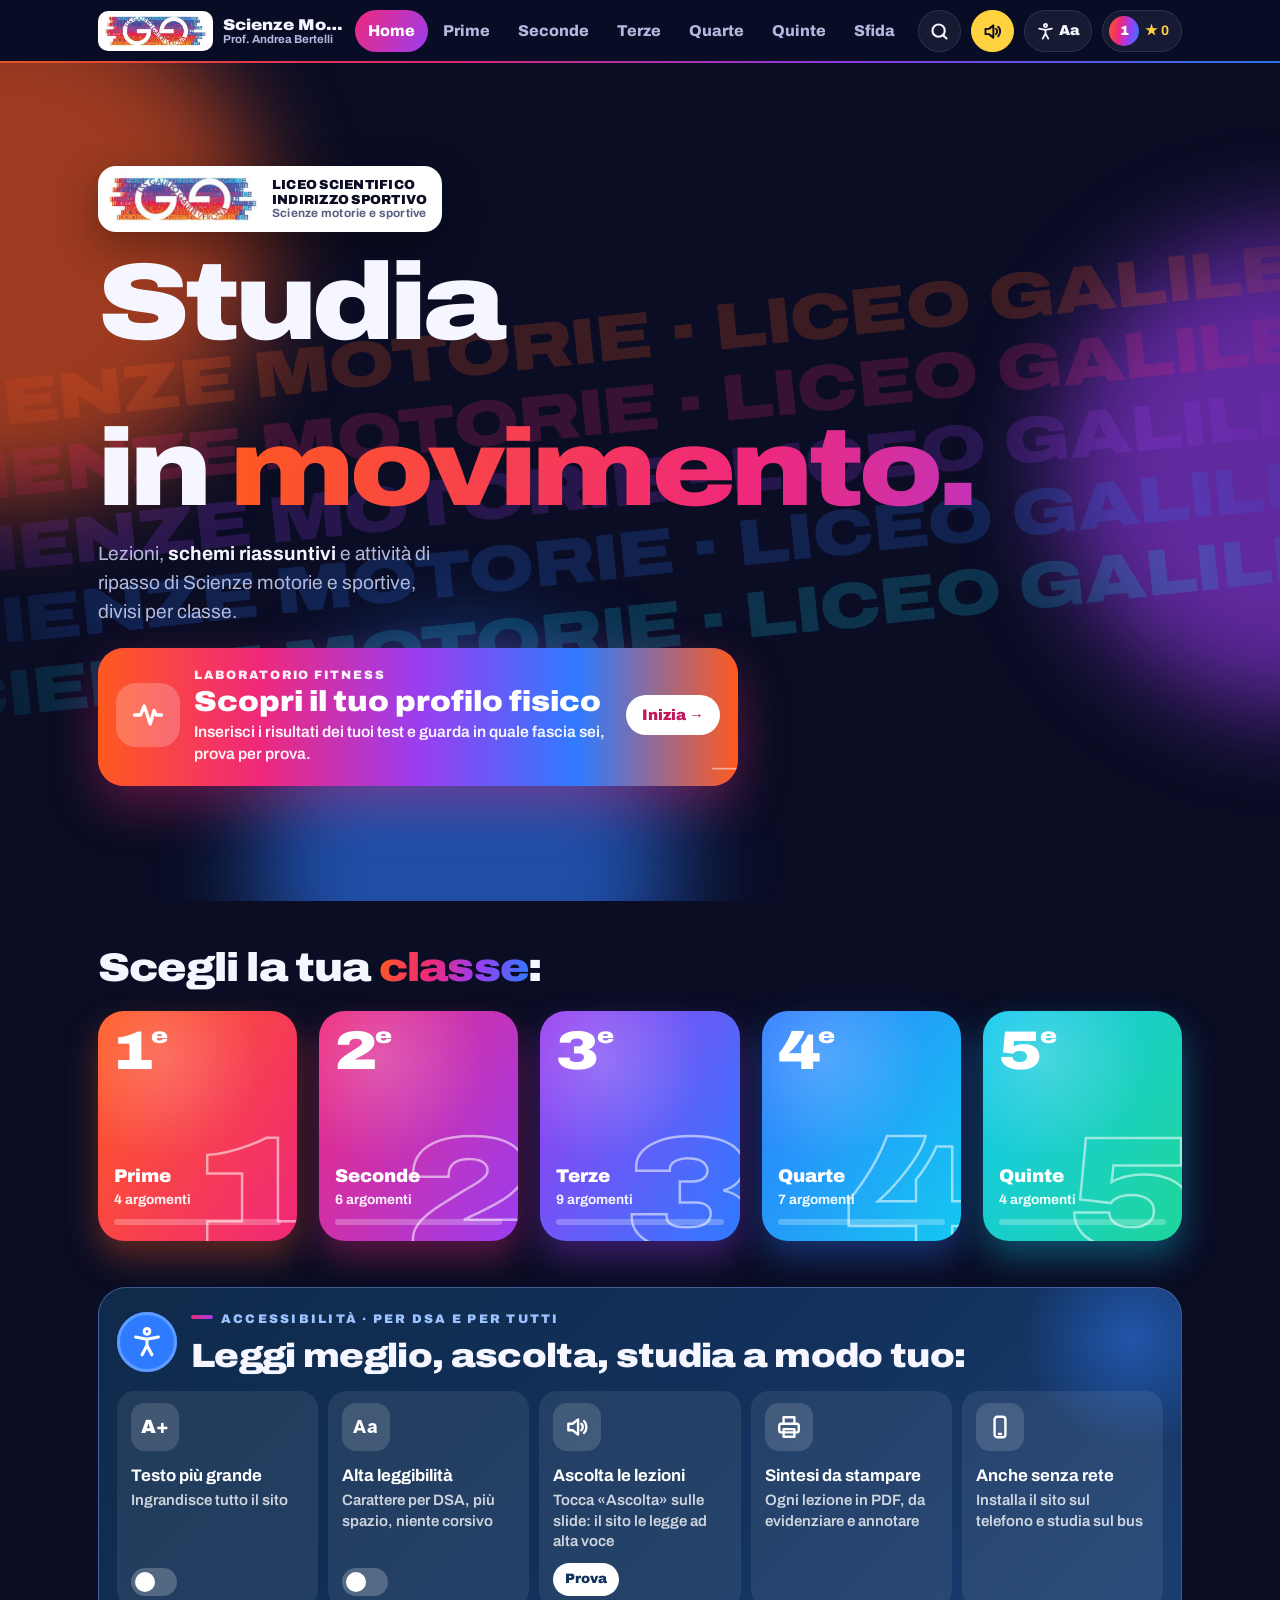
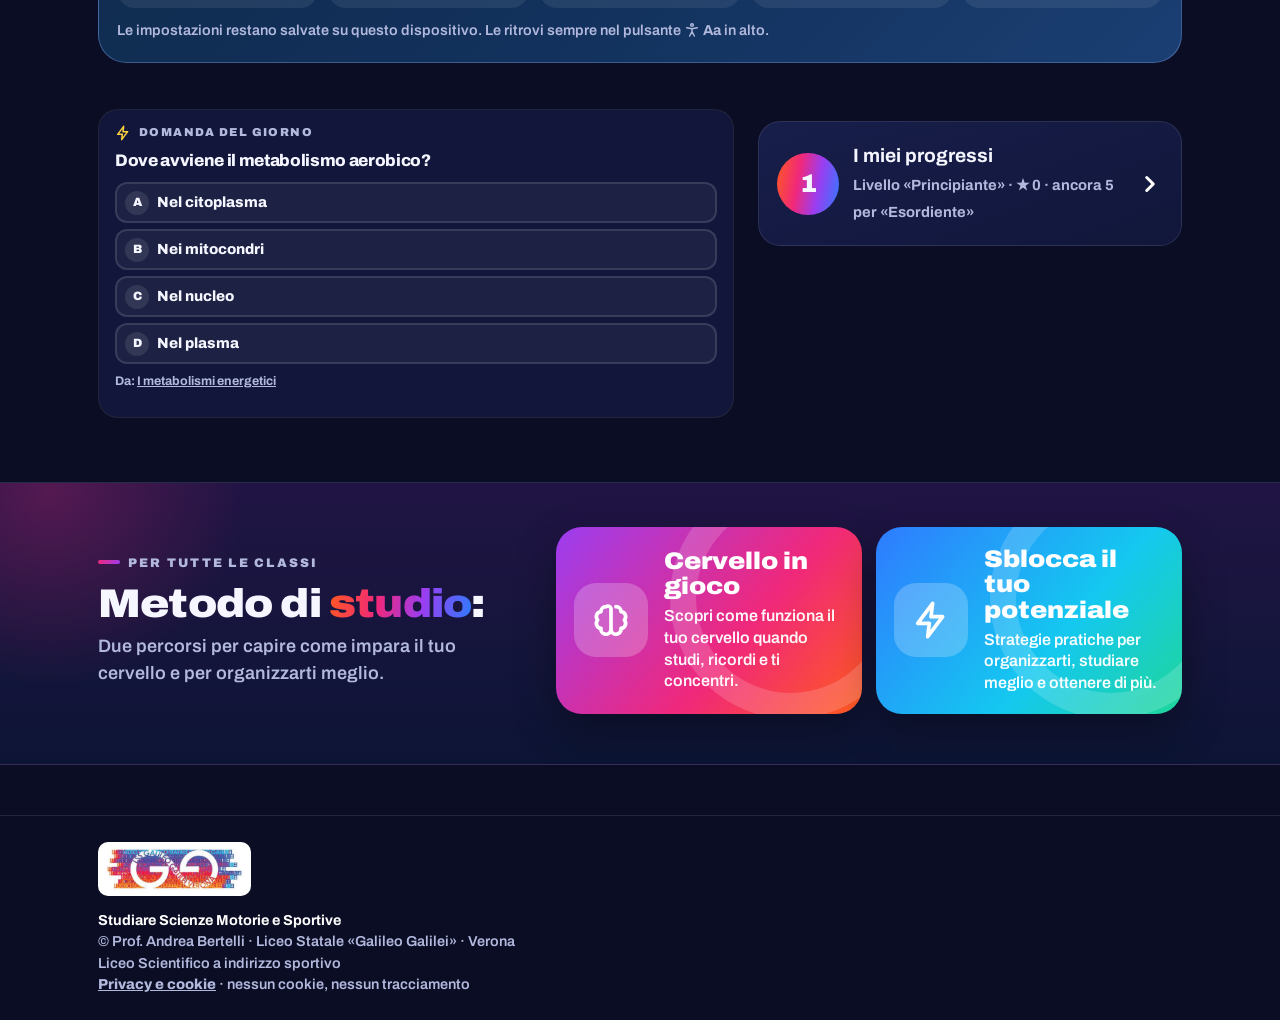
==== commit 9998e4a5: "Capacità coordinative in terza; nuovo argomento di quarta: l'apprendimento motorio Co-Authored-By: C" ====
--- a/index.html
+++ b/index.html
@@ -91,6 +91,7 @@
   <script src="data/lezioni/le-articolazioni.js"></script>
   <script src="data/lezioni/sistema-muscolare.js"></script>
   <script src="data/lezioni/le-capacita-coordinative.js"></script>
+  <script src="data/lezioni/l-apprendimento-motorio.js"></script>
   <script src="data/lezioni/il-primo-soccorso.js"></script>
   <script src="data/lezioni/il-sistema-nervoso.js"></script>
   <script src="data/lezioni/il-sistema-endocrino.js"></script>
--- a/assets/style.css
+++ b/assets/style.css
@@ -1620,3 +1620,113 @@
 .rd-bar button[aria-pressed="true"] { background: var(--ok); border-color: var(--ok); color: #062b20; }
 .a11y-t em { justify-self: start; }
 @media (min-width: 1100px) { .a11y-t em, .a11y-t .at-sw { grid-column: 1; align-self: end; } .a11y-t .at-ic { grid-row: 1; } }
+
+/* =========================================================
+   v7 — animazioni leggere e layout rifinito
+   Le animazioni continue usano solo transform e opacity (le gestisce
+   la scheda grafica), si fermano fuori schermo e rispettano
+   «riduci movimento». Niente ridisegni continui di sfondi e ombre.
+   ========================================================= */
+.anim-off, .anim-off *, .anim-off::before, .anim-off::after, .anim-off *::before, .anim-off *::after { animation-play-state: paused !important; }
+
+/* sfumature: ferme, si muovono solo dove serve */
+.top::after { animation: none; background-size: 100% 100%; }
+.gt { animation: none; background-size: 100% 100%; }
+.hero .gt { background-size: 200% 100%; animation: flow 6s linear infinite; }
+.hub-c, .daily { animation: none; }
+.btn.grad { animation: none; background-size: 200% 100%; background-position: 0 0; transition: background-position .7s var(--ease), transform .25s var(--spring), box-shadow .25s; }
+.btn.grad:hover, .btn.grad:focus-visible { background-position: 100% 0; }
+
+/* banner fitness: la sfumatura scorre su un livello a parte */
+.fitban { background: #C2247F; animation: rise .7s var(--ease) .25s both; max-width: min(640px, 100%); }
+.fitban::before { content: ""; position: absolute; inset: 0 auto 0 0; width: 200%; z-index: -2; background: linear-gradient(90deg, #FF5A1F, #F0287A, #9B3DF0, #2F7BFF, #FF5A1F, #F0287A, #9B3DF0, #2F7BFF, #FF5A1F); animation: slideX 12s linear infinite; will-change: transform; }
+.fitban.small { animation: none; }
+@keyframes slideX { to { transform: translateX(-50%); } }
+
+/* riquadri del metodo: respiro al posto dell'ombra animata */
+.hl { animation: hlBreath 3.4s ease-in-out infinite; }
+.hl2 { animation-delay: -1.7s; }
+.hl:hover, .hl:focus-visible { animation: none; }
+@keyframes hlBreath { 0%, 100% { transform: scale(1); } 50% { transform: scale(1.018); } }
+
+/* anello dell'accessibilità: un cerchio che si allarga */
+.a11y-ic { animation: none; position: relative; box-shadow: none; }
+.a11y-ic::after { content: ""; position: absolute; inset: 0; border-radius: 50%; border: 3px solid #5C9BFF; animation: ringOut 2.6s ease-out infinite; pointer-events: none; }
+@keyframes ringOut { 0% { transform: scale(1); opacity: .75; } 75%, 100% { transform: scale(1.6); opacity: 0; } }
+.sbanner .ic { animation: none; }
+
+.hero .blob, .a11y::before { will-change: transform; }
+.stats div, .crumb, .path { backdrop-filter: none; -webkit-backdrop-filter: none; }
+.path { background: rgba(10, 13, 36, .5); }
+
+/* comparsa allo scorrimento: più corta e più rapida */
+.rv { transform: translateY(22px); transition: opacity .5s var(--ease), transform .5s var(--ease); transition-delay: calc(var(--i, 0) * 55ms); }
+
+@media (prefers-reduced-motion: reduce) { .fitban::before, .a11y-ic::after, .hl { animation: none !important; } }
+
+/* ---------- layout ---------- */
+.hero .wrap > *, .band .row > * { min-width: 0; }
+.band .row > .ring { flex: none; }
+.kicker { align-items: flex-start; }
+.kicker::before { flex: none; margin-top: .42em; }
+.band h1 { hyphens: auto; overflow-wrap: break-word; }
+.xl { display: inline; }
+.sheet table { table-layout: fixed; }
+.sheet th, .sheet td { overflow-wrap: anywhere; }
+
+@media (max-width: 599px) {
+  .hero h1 { font-size: clamp(2.5rem, 13.2vw, 4rem); }
+  .hero { padding-top: 20px; }
+  .band h1 { font-size: clamp(2rem, 9.6vw, 2.9rem); }
+  .ring { width: 76px; height: 76px; }
+  .ring b { font-size: 1.05rem; }
+  .fitban { grid-template-columns: 52px 1fr; padding: 16px 14px 20px; }
+  .fb-ic { width: 52px; height: 52px; border-radius: 16px; }
+  .fb-ic svg { width: 30px; height: 30px; }
+  .xl { display: none; }
+  .lez-intro p { display: -webkit-box; -webkit-line-clamp: 2; -webkit-box-orient: vertical; overflow: hidden; }
+  .lez-mode { flex-wrap: nowrap; border-radius: 999px; max-width: 100%; }
+  .lez-mode .mode { padding: 9px 12px; font-size: .9rem; white-space: nowrap; }
+  .rd-bar { flex-wrap: nowrap; overflow-x: auto; scrollbar-width: none; margin: 10px -16px 0; padding: 2px 16px; }
+  .rd-bar::-webkit-scrollbar { display: none; }
+  .rd-bar > span { font-size: 0; gap: 0; }
+  .rd-bar > span svg { width: 22px; height: 22px; }
+  .rd-bar button { flex: none; padding: 8px 12px; }
+  .flash-ctrl .btn { font-size: .98rem; padding: 0 10px; white-space: nowrap; }
+}
+@media (min-width: 700px) {
+  .path-s { grid-auto-columns: 1fr; }
+  .path-s li { min-width: 0; }
+}
+@media (min-width: 700px) and (max-width: 899px) {
+  .classes { grid-template-columns: repeat(5, 1fr); gap: 12px; }
+  .path-s a b { font-size: .84rem; }
+  .path-s li { grid-template-columns: 32px 1fr; padding: 7px 8px 7px 6px; }
+  .pck { width: 32px; height: 32px; }
+  .path-s a::after { inset: 0 0 0 44px; }
+}
+@media (min-width: 760px) and (max-width: 1099px) { .a11y-g > :last-child:nth-child(odd) { grid-column: 1 / -1; } }
+.logo-card { max-width: 100%; }
+.logo-card span { min-width: 0; }
+@media (max-width: 599px) {
+  .logo-card { gap: 10px; padding: 8px 12px 8px 8px; }
+  .logo-card img { height: 42px; flex: none; }
+  .logo-card span { font-size: .72rem; line-height: 1.2; }
+  .logo-card span small { font-size: .68rem; }
+  .band .kicker { letter-spacing: .1em; font-size: .72rem; }
+}
+.hero .rot.gt { animation: none; background-size: 100% 100%; }
+.lez-mode .mode svg { width: 18px; height: 18px; flex: none; }
+
+/* v8 — riquadri metodo senza link, percorsi d'esame in quinta */
+.hl.nolink { cursor: default; }
+.hl.nolink:active { transform: none; }
+.orl-cls .section-head p.muted { margin-top: 4px; }
+.orl-cards { display: grid; gap: 12px; margin: 14px 0 16px; }
+@media (min-width: 700px) { .orl-cards { grid-template-columns: repeat(2, 1fr); } }
+@media (min-width: 1100px) { .orl-cards { grid-template-columns: repeat(3, 1fr); } }
+.orl-card { display: grid; grid-template-columns: 48px 1fr 22px; gap: 14px; align-items: center; padding: 16px 18px; text-decoration: none; color: inherit; transition: transform .25s var(--spring); }
+.orl-card:hover { transform: translateY(-3px); }
+.orl-card b { display: block; font-size: 1.15rem; line-height: 1.15; }
+.orl-card small { display: block; margin-top: 4px; color: var(--muted); font-weight: 700; font-size: .82rem; }
+.orl-card > svg { width: 22px; height: 22px; stroke: var(--k); }
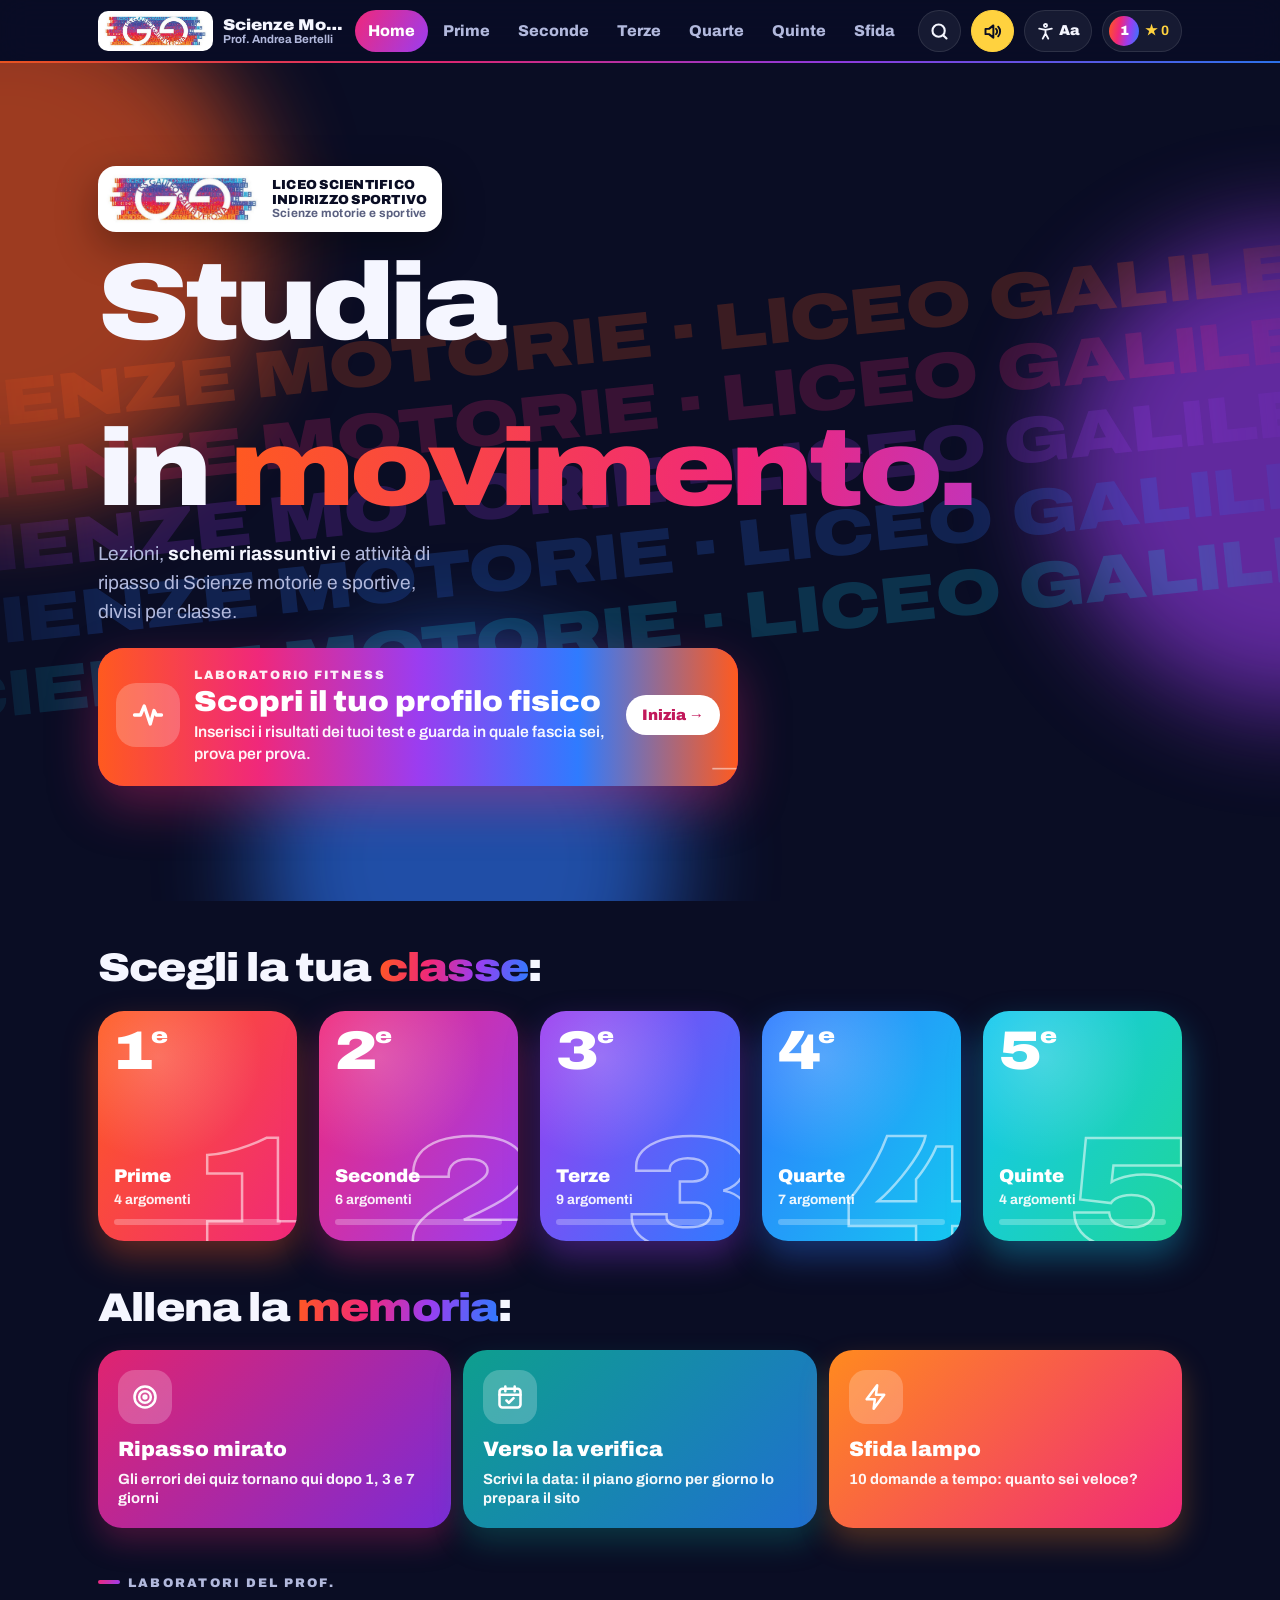
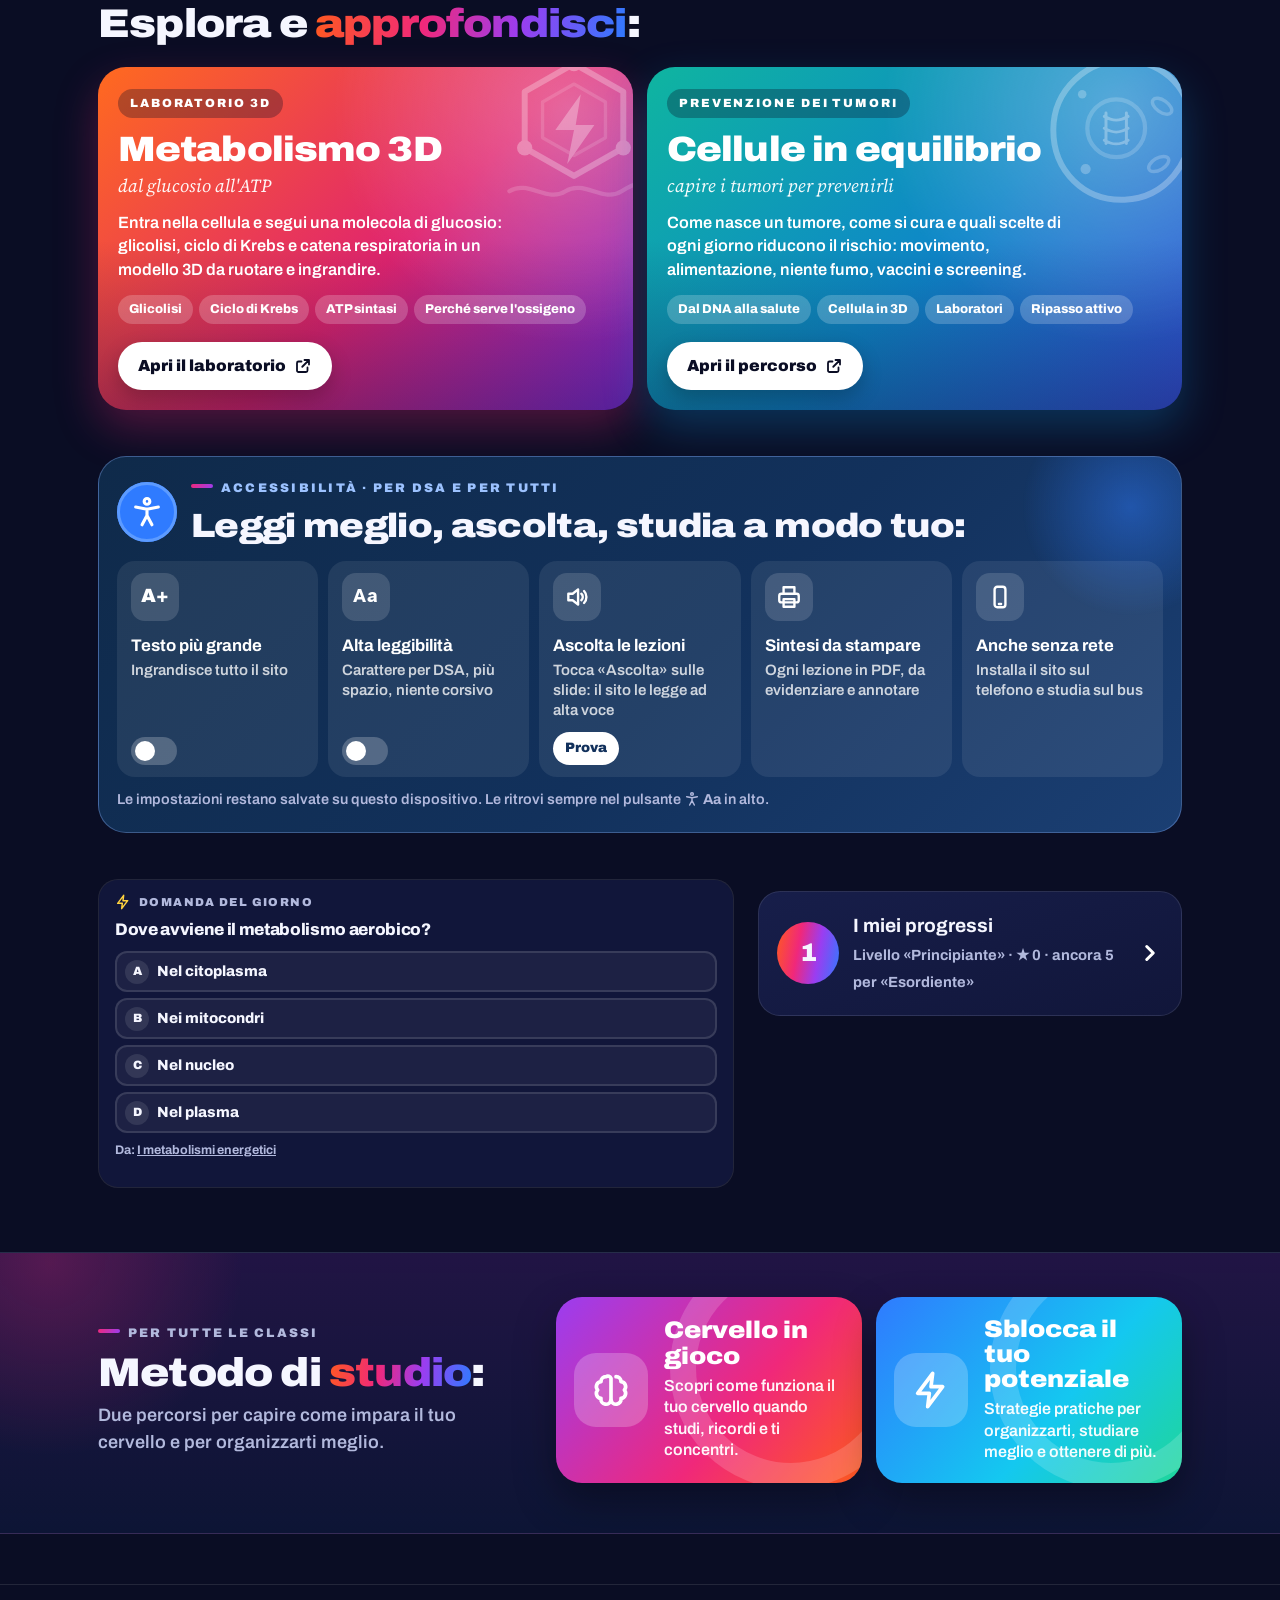
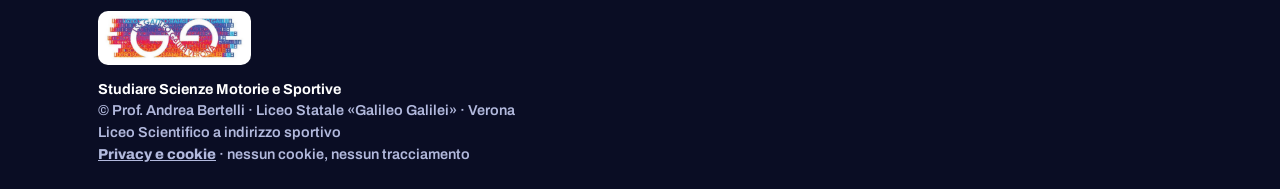
==== commit d87d0107: "Approfondimenti come riquadri, Ripasso mirato, Simulazione di verifica, Verso la verifica - Riquadri" ====
--- a/index.html
+++ b/index.html
@@ -85,6 +85,7 @@
   <script src="data/domande.js"></script>
   <script src="data/consigli.js"></script>
   <script src="data/orale.js"></script>
+  <script src="data/approfondimenti.js"></script>
   <script src="assets/lab.js"></script>
   <script src="data/lezioni/la-salute-dinamica.js"></script>
   <script src="data/lezioni/sistema-scheletrico.js"></script>
--- a/assets/style.css
+++ b/assets/style.css
@@ -1730,3 +1730,175 @@
 .orl-card b { display: block; font-size: 1.15rem; line-height: 1.15; }
 .orl-card small { display: block; margin-top: 4px; color: var(--muted); font-weight: 700; font-size: .82rem; }
 .orl-card > svg { width: 22px; height: 22px; stroke: var(--k); }
+
+/* v9 — Schemi e Ripasso con colori propri, ben distinguibili */
+:root { --sch: #12C2B0; --sch2: #0A8F9E; --rip: #FFC23D; --rip2: #FF8A1F; --lab: #7C5CFF; --lab2: #4E7BFF; }
+.seg a.tb-schemi svg { stroke: var(--sch); }
+.seg a.tb-ripassa svg, .seg a.tb-gioca svg { stroke: var(--rip); }
+.seg a.tb-schemi.on { background: linear-gradient(120deg, var(--sch), var(--sch2)); box-shadow: 0 6px 16px rgba(18, 194, 176, .4); }
+.seg a.tb-ripassa.on, .seg a.tb-gioca.on { color: #2A1600; background: linear-gradient(120deg, var(--rip), var(--rip2)); box-shadow: 0 6px 16px rgba(255, 160, 40, .4); }
+.seg a.on svg { stroke: currentColor; }
+.stiles { display: grid; gap: 12px; margin-top: 14px; }
+@media (min-width: 560px) { .stiles { grid-template-columns: 1fr 1fr; } .col .stiles { grid-template-columns: 1fr; } }
+@media (min-width: 1100px) { .col .stiles { grid-template-columns: 1fr 1fr; } }
+.stile { display: grid; grid-template-columns: 52px 1fr 22px; gap: 14px; align-items: center; padding: 18px; border-radius: var(--r); text-decoration: none; color: #fff; transition: transform .25s var(--spring), box-shadow .25s; }
+.stile:hover { transform: translateY(-3px); }
+.stile:active { transform: scale(.98); }
+.stile-ic { width: 52px; height: 52px; border-radius: 16px; display: grid; place-items: center; background: rgba(255, 255, 255, .22); }
+.stile-ic svg { width: 28px; height: 28px; stroke: currentColor; }
+.stile-tx b { display: block; font-size: 1.35rem; font-weight: 900; line-height: 1.1; }
+.stile-tx span { display: block; margin-top: 3px; font-size: .9rem; font-weight: 700; opacity: .9; }
+.stile > svg { width: 22px; height: 22px; stroke: currentColor; }
+.st-schemi { background: linear-gradient(130deg, var(--sch), var(--sch2)); box-shadow: 0 12px 28px rgba(18, 194, 176, .28); }
+.st-ripasso { color: #2A1600; background: linear-gradient(130deg, var(--rip), var(--rip2)); box-shadow: 0 12px 28px rgba(255, 160, 40, .28); }
+.st-ripasso .stile-ic { background: rgba(255, 255, 255, .4); }
+.lab-cta { background: linear-gradient(130deg, var(--lab), var(--lab2)); border: 0; }
+.lab-cta p { color: rgba(255, 255, 255, .9); }
+@media print { .stiles { display: none; } }
+.seg a.tb-schemi:not(.on) { color: var(--sch); }
+.seg a.tb-ripassa:not(.on), .seg a.tb-gioca:not(.on) { color: var(--rip); }
+
+/* v9.1 — sfondo colorato pieno per i riquadri di Schemi, Ripasso/Gioca e Laboratorio */
+.tbody-schemi { --card: #0F6E72; --bg-2: #0A4D58; --line: rgba(120, 255, 240, .28); --muted: #CDEFEA; }
+.tbody-gioca, .tbody-ripassa { --card: #A2480F; --bg-2: #7A2E12; --line: rgba(255, 210, 140, .32); --muted: #FFE2C4; }
+.tbody-lab { --card: #4A35B8; --bg-2: #2E2585; --line: rgba(200, 185, 255, .3); --muted: #E1DAFF; }
+.tbody-schemi .card, .tbody-gioca .card, .tbody-ripassa .card, .tbody-lab .card, .tbody-lab .lab-card { box-shadow: 0 16px 36px rgba(0, 0, 0, .35); }
+.seg a.tb-lab svg { stroke: #A996FF; }
+.seg a.tb-lab:not(.on) { color: #BFB1FF; }
+.seg a.tb-lab.on { color: #fff; background: linear-gradient(120deg, var(--lab), var(--lab2)); box-shadow: 0 6px 16px rgba(124, 92, 255, .4); }
+
+/* v9.2 — Schemi: ogni riquadro con un colore di fondo diverso */
+.schemi > .schema:nth-child(6n+1) { --card: #0F6E72; --bg-2: #0A4D58; --line: rgba(120, 255, 240, .3); }
+.schemi > .schema:nth-child(6n+2) { --card: #4A35B8; --bg-2: #2E2585; --line: rgba(200, 185, 255, .32); }
+.schemi > .schema:nth-child(6n+3) { --card: #A2480F; --bg-2: #7A2E12; --line: rgba(255, 210, 140, .34); }
+.schemi > .schema:nth-child(6n+4) { --card: #1F5FC8; --bg-2: #163E8E; --line: rgba(160, 205, 255, .34); }
+.schemi > .schema:nth-child(6n+5) { --card: #9B1F5E; --bg-2: #6E1846; --line: rgba(255, 170, 210, .32); }
+.schemi > .schema:nth-child(6n+6) { --card: #2E7D32; --bg-2: #1F5A26; --line: rgba(170, 255, 180, .32); }
+.schemi > .schema { --muted: rgba(255, 255, 255, .85); }
+
+/* v9.3 — Laboratorio: ogni riquadro con un colore di fondo diverso (stessa tavolozza degli Schemi) */
+.lab-card.lc1 { --card: #0F6E72; --bg-2: #0A4D58; --line: rgba(120, 255, 240, .3); }
+.lab-card.lc2 { --card: #4A35B8; --bg-2: #2E2585; --line: rgba(200, 185, 255, .32); }
+.lab-card.lc3 { --card: #A2480F; --bg-2: #7A2E12; --line: rgba(255, 210, 140, .34); }
+.lab-card.lc4 { --card: #1F5FC8; --bg-2: #163E8E; --line: rgba(160, 205, 255, .34); }
+.lab-card.lc5 { --card: #9B1F5E; --bg-2: #6E1846; --line: rgba(255, 170, 210, .32); }
+.lab-card.lc6 { --card: #2E7D32; --bg-2: #1F5A26; --line: rgba(170, 255, 180, .32); }
+.lab-card[class*="lc"] { --muted: rgba(255, 255, 255, .85); }
+.lab-card[class*="lc"] .lab-tag > span, .lab-card[class*="lc"] .lab-tag > svg { color: #fff; stroke: #fff; opacity: .95; }
+
+/* v10 — Approfondimenti (riquadri cliccabili), Ripasso mirato, Simulazione di verifica, Verso la verifica */
+.apf-sec { margin-top: 22px; }
+.apf-grid { display: grid; gap: 14px; }
+.apf { --a1: #FF6A1F; --a2: #E0246F; --a3: #7A2BD6; position: relative; overflow: hidden; isolation: isolate; display: block; padding: 22px 20px 20px; border-radius: 28px; text-decoration: none; color: #fff; background: linear-gradient(135deg, var(--a1), var(--a2) 55%, var(--a3)); box-shadow: 0 18px 44px color-mix(in srgb, var(--a2) 32%, transparent); transition: transform .3s var(--spring), box-shadow .3s; }
+.apf-b { --a1: #0FB5A0; --a2: #0E86C9; --a3: #3550D8; }
+.apf::before { content: ""; position: absolute; inset: 0; z-index: -1; background: radial-gradient(circle at 88% 12%, rgba(255, 255, 255, .3), transparent 42%), linear-gradient(180deg, transparent 50%, rgba(8, 10, 36, .32)); }
+.apf:hover { transform: translateY(-4px); box-shadow: 0 24px 54px color-mix(in srgb, var(--a2) 45%, transparent); }
+.apf:active { transform: scale(.98); }
+.apf-art { position: absolute; right: -26px; top: -22px; width: 170px; height: 170px; opacity: .3; z-index: -1; transition: transform .6s var(--ease), opacity .3s; }
+.apf-art svg { width: 100%; height: 100%; }
+.apf:hover .apf-art { transform: rotate(-8deg) scale(1.08); opacity: .42; }
+.apf-tx { display: flex; flex-direction: column; align-items: flex-start; }
+.apf-tag { font-size: .74rem; font-weight: 900; letter-spacing: .16em; text-transform: uppercase; background: rgba(8, 10, 36, .3); padding: 6px 12px; border-radius: 999px; }
+.apf-tx > b { font-size: clamp(1.7rem, 7vw, 2.2rem); font-weight: 900; font-stretch: 112%; line-height: 1; letter-spacing: -.025em; margin-top: 14px; }
+.apf-tx > em { font-family: var(--serif); font-size: 1.15rem; margin-top: 4px; opacity: .95; }
+.apf-p { margin-top: 12px; font-size: 1.02rem; font-weight: 600; line-height: 1.42; max-width: 46ch; }
+.apf-ch { display: flex; flex-wrap: wrap; gap: 6px; margin-top: 14px; }
+.apf-ch i { font-style: normal; font-size: .8rem; font-weight: 800; padding: 5px 11px; border-radius: 999px; background: rgba(255, 255, 255, .2); }
+.apf-go { display: inline-flex; align-items: center; gap: 8px; margin-top: 18px; min-height: 48px; padding: 0 20px; border-radius: 999px; background: #fff; color: #0A0D24; font-weight: 900; font-size: 1rem; box-shadow: 0 8px 20px rgba(0, 0, 0, .22); }
+.apf-go svg { width: 18px; height: 18px; stroke: currentColor; transition: transform .3s var(--spring); }
+.apf:hover .apf-go svg { transform: translate(2px, -2px); }
+html.dsa .apf-tx > em { font-style: normal; }
+
+.coach { display: grid; gap: 12px; }
+.coach-t { --c1: #7C5CFF; --c2: #2F7BFF; position: relative; overflow: hidden; display: grid; grid-template-columns: 54px 1fr; column-gap: 14px; align-items: center; padding: 16px 18px; border-radius: 24px; text-decoration: none; color: #fff; background: linear-gradient(135deg, var(--c1), var(--c2)); box-shadow: 0 14px 30px color-mix(in srgb, var(--c1) 28%, transparent); transition: transform .25s var(--spring); }
+.coach-t:hover { transform: translateY(-3px); }
+.coach-t:active { transform: scale(.98); }
+.coach-ic { grid-row: span 2; width: 54px; height: 54px; border-radius: 17px; background: rgba(255, 255, 255, .22); display: grid; place-items: center; }
+.coach-ic svg { width: 28px; height: 28px; stroke: #fff; }
+.coach-t b { font-size: 1.3rem; font-weight: 900; line-height: 1.1; align-self: end; }
+.coach-t > span:last-child { font-size: .92rem; font-weight: 700; line-height: 1.3; opacity: .95; align-self: start; margin-top: 3px; }
+.coach-n { position: absolute; right: 14px; top: 12px; min-width: 30px; height: 30px; padding: 0 9px; border-radius: 999px; background: #fff; color: #0A0D24; font-style: normal; font-weight: 900; font-size: .95rem; display: grid; place-items: center; animation: pulse 2.4s ease-in-out infinite; }
+.ct-rip { --c1: #E0246F; --c2: #7A2BD6; }
+.ct-ver { --c1: #0E9F8E; --c2: #1F6FD0; }
+.ct-sfi { --c1: #FF8A1F; --c2: #F0287A; }
+
+.stiles.one { grid-template-columns: 1fr !important; margin-top: 12px; }
+.st-ver { background: linear-gradient(130deg, #6A4DF0, #2F7BFF); box-shadow: 0 12px 28px rgba(90, 90, 255, .28); }
+
+.rp-now { text-align: center; }
+.rp-num b { display: block; font-size: 5.2rem; font-weight: 900; font-stretch: 120%; line-height: 1; letter-spacing: -.05em; background: var(--grad); -webkit-background-clip: text; background-clip: text; color: transparent; }
+.rp-num span { display: block; font-weight: 800; color: var(--muted); margin: 4px 0 16px; }
+.rp-top { display: grid; gap: 8px; }
+.rp-top a { display: flex; justify-content: space-between; align-items: center; gap: 12px; padding: 12px 14px; border-radius: 14px; background: rgba(255, 255, 255, .06); text-decoration: none; font-weight: 800; }
+.rp-top a:hover { background: rgba(255, 255, 255, .11); }
+.rp-top a b { min-width: 30px; height: 30px; border-radius: 999px; background: var(--no); display: grid; place-items: center; font-size: .9rem; }
+.rp-why { list-style: none; counter-reset: w; margin: 0; padding: 0; display: grid; gap: 12px; }
+.rp-why li { counter-increment: w; display: grid; grid-template-columns: 38px 1fr; column-gap: 12px; }
+.rp-why li::before { content: counter(w); grid-row: span 2; width: 38px; height: 38px; border-radius: 12px; background: var(--kg); display: grid; place-items: center; font-weight: 900; }
+.rp-why b { font-size: 1.08rem; }
+.rp-why span { color: var(--muted); font-weight: 500; font-size: .98rem; line-height: 1.4; }
+.fb-l { display: inline-block; margin-top: 10px; font-weight: 800; font-size: .92rem; }
+
+.g-verifica { --g1: #1D2A6B; --g2: #2F7BFF; border: 1.5px solid rgba(255, 255, 255, .25); }
+.ver-rules { list-style: none; margin: 0 0 18px; padding: 0; display: grid; gap: 10px; }
+.ver-rules li { padding: 14px 16px; border-radius: 16px; background: rgba(255, 255, 255, .06); border-left: 5px solid var(--k); }
+.ver-rules b { display: block; font-size: 1.1rem; }
+.ver-rules span { color: var(--muted); font-weight: 600; font-size: .95rem; }
+.opt.sel { border-color: #fff; background: rgba(255, 255, 255, .16); }
+.opt.sel::before { background: #fff; color: var(--bg); }
+.ver-vf button { opacity: .75; }
+.ver-vf button.sel { opacity: 1; outline: 4px solid #fff; outline-offset: 3px; }
+.ver-next { display: flex; gap: 10px; justify-content: space-between; margin-top: 18px; }
+.ver-next .btn:disabled { opacity: .4; cursor: default; box-shadow: none; }
+.ver-rev { list-style: none; counter-reset: v; margin: 0; padding: 0; display: grid; gap: 10px; }
+.ver-rev li { counter-increment: v; padding: 16px 16px 16px 20px; border-radius: 18px; background: linear-gradient(160deg, var(--card), var(--bg-2)); border: 1px solid var(--line); border-left: 6px solid var(--ok); display: grid; gap: 6px; }
+.ver-rev li.no { border-left-color: var(--no); }
+.ver-rev li > b { font-size: 1.08rem; line-height: 1.3; }
+.ver-rev li > b::before { content: counter(v) ". "; color: var(--muted); }
+.vr-a { font-weight: 800; color: var(--ok); }
+.ver-rev li.no .vr-a { color: #FF8098; }
+.vr-c { font-weight: 800; }
+.vr-s { color: var(--muted); font-size: .98rem; line-height: 1.45; }
+
+.pn-form { display: grid; gap: 14px; }
+.pn-form h3 { margin-bottom: 0; }
+.pn-f { display: grid; gap: 6px; }
+.pn-f span { font-weight: 800; font-size: .9rem; color: var(--muted); }
+.pn-f select, .pn-f input { width: 100%; min-height: 54px; padding: 0 14px; border-radius: 16px; border: 2px solid rgba(255, 255, 255, .16); background: #0E1330; color: #fff; font: inherit; font-weight: 800; color-scheme: dark; }
+.pn-f select:focus, .pn-f input:focus { outline: 3px solid var(--gold); outline-offset: 2px; }
+.pn-form .note { margin: 0; text-align: center; }
+.pn-card { margin-bottom: 14px; }
+.pn-card header { display: flex; justify-content: space-between; align-items: flex-start; gap: 12px; }
+.pn-card .kicker { margin-bottom: 6px; }
+.pn-card h3 { margin-bottom: 12px; }
+.pn-x { flex: none; width: 44px; height: 44px; border-radius: 50%; border: 1px solid var(--line); background: rgba(255, 255, 255, .06); display: grid; place-items: center; cursor: pointer; }
+.pn-x svg { width: 18px; height: 18px; stroke: var(--muted); }
+.pn-bar { height: 10px; border-radius: 99px; background: rgba(255, 255, 255, .1); overflow: hidden; }
+.pn-bar i { display: block; height: 100%; border-radius: 99px; background: var(--kg); transition: width .8s var(--ease); }
+.pn-st { margin: 6px 0 14px; font-size: .86rem; font-weight: 800; color: var(--muted); }
+.pn-days { list-style: none; margin: 0; padding: 0; display: grid; gap: 10px; }
+.pn-days > li { display: grid; grid-template-columns: 78px 1fr; gap: 10px; align-items: start; }
+.pn-d { font-weight: 900; font-size: .82rem; text-transform: uppercase; letter-spacing: .06em; color: var(--muted); padding-top: 14px; }
+.pn-days > li.today .pn-d { color: var(--gold); }
+.pn-days > li > div { display: grid; gap: 8px; }
+.pn-days a { display: grid; grid-template-columns: 28px 1fr; gap: 10px; align-items: start; padding: 11px 12px; border-radius: 14px; background: rgba(255, 255, 255, .06); border: 1.5px solid transparent; text-decoration: none; }
+.pn-days a:hover { background: rgba(255, 255, 255, .11); }
+.pn-days > li.today a:not(.ok) { border-color: color-mix(in srgb, var(--gold) 70%, transparent); }
+.pn-days a i { width: 28px; height: 28px; border-radius: 50%; border: 2px solid rgba(255, 255, 255, .3); display: grid; place-items: center; }
+.pn-days a.ok i { background: var(--ok); border-color: var(--ok); }
+.pn-days a.ok i svg { width: 16px; height: 16px; stroke: #062b20; }
+.pn-days a.ok b { opacity: .7; text-decoration: line-through; }
+.pn-days a b { display: block; font-size: 1.02rem; line-height: 1.2; }
+.pn-days a b em { font-style: normal; font-size: .72rem; font-weight: 900; background: var(--no); padding: 2px 8px; border-radius: 99px; margin-left: 4px; white-space: nowrap; }
+.pn-days a small { display: block; color: var(--muted); font-weight: 600; font-size: .86rem; line-height: 1.35; margin-top: 2px; }
+
+@media (min-width: 760px) {
+  .apf-grid { grid-template-columns: 1fr 1fr; }
+  .apf-grid.one { grid-template-columns: 1fr; }
+  .apf-grid.one .apf { padding: 30px 30px 28px; }
+  .apf-grid.one .apf-art { width: 260px; height: 260px; right: 10px; top: -30px; }
+  .coach { grid-template-columns: repeat(3, 1fr); }
+  .coach-t { grid-template-columns: 1fr; row-gap: 6px; padding: 20px; align-content: start; }
+  .coach-ic { grid-row: auto; margin-bottom: 8px; }
+}
+@media (prefers-reduced-motion: reduce) { .coach-n { animation: none; } .apf, .apf-art, .coach-t { transition: none; } }
